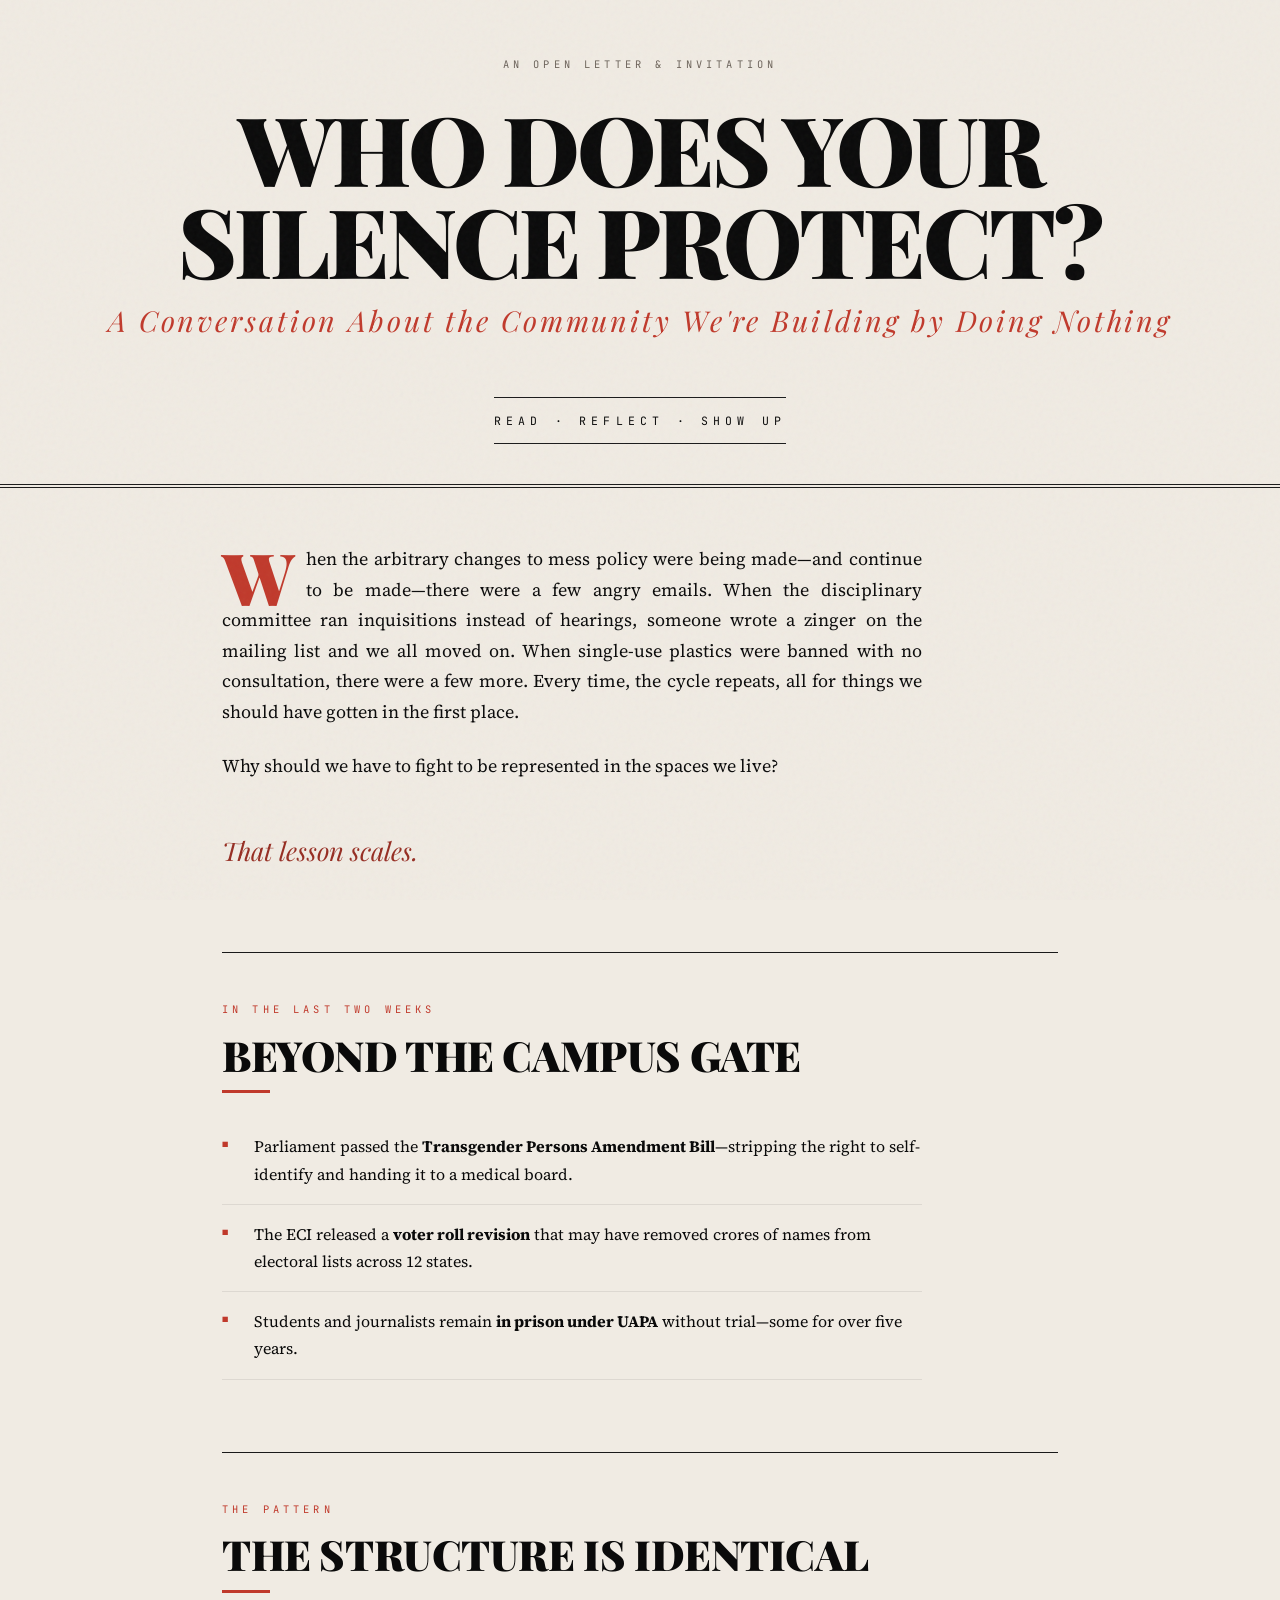
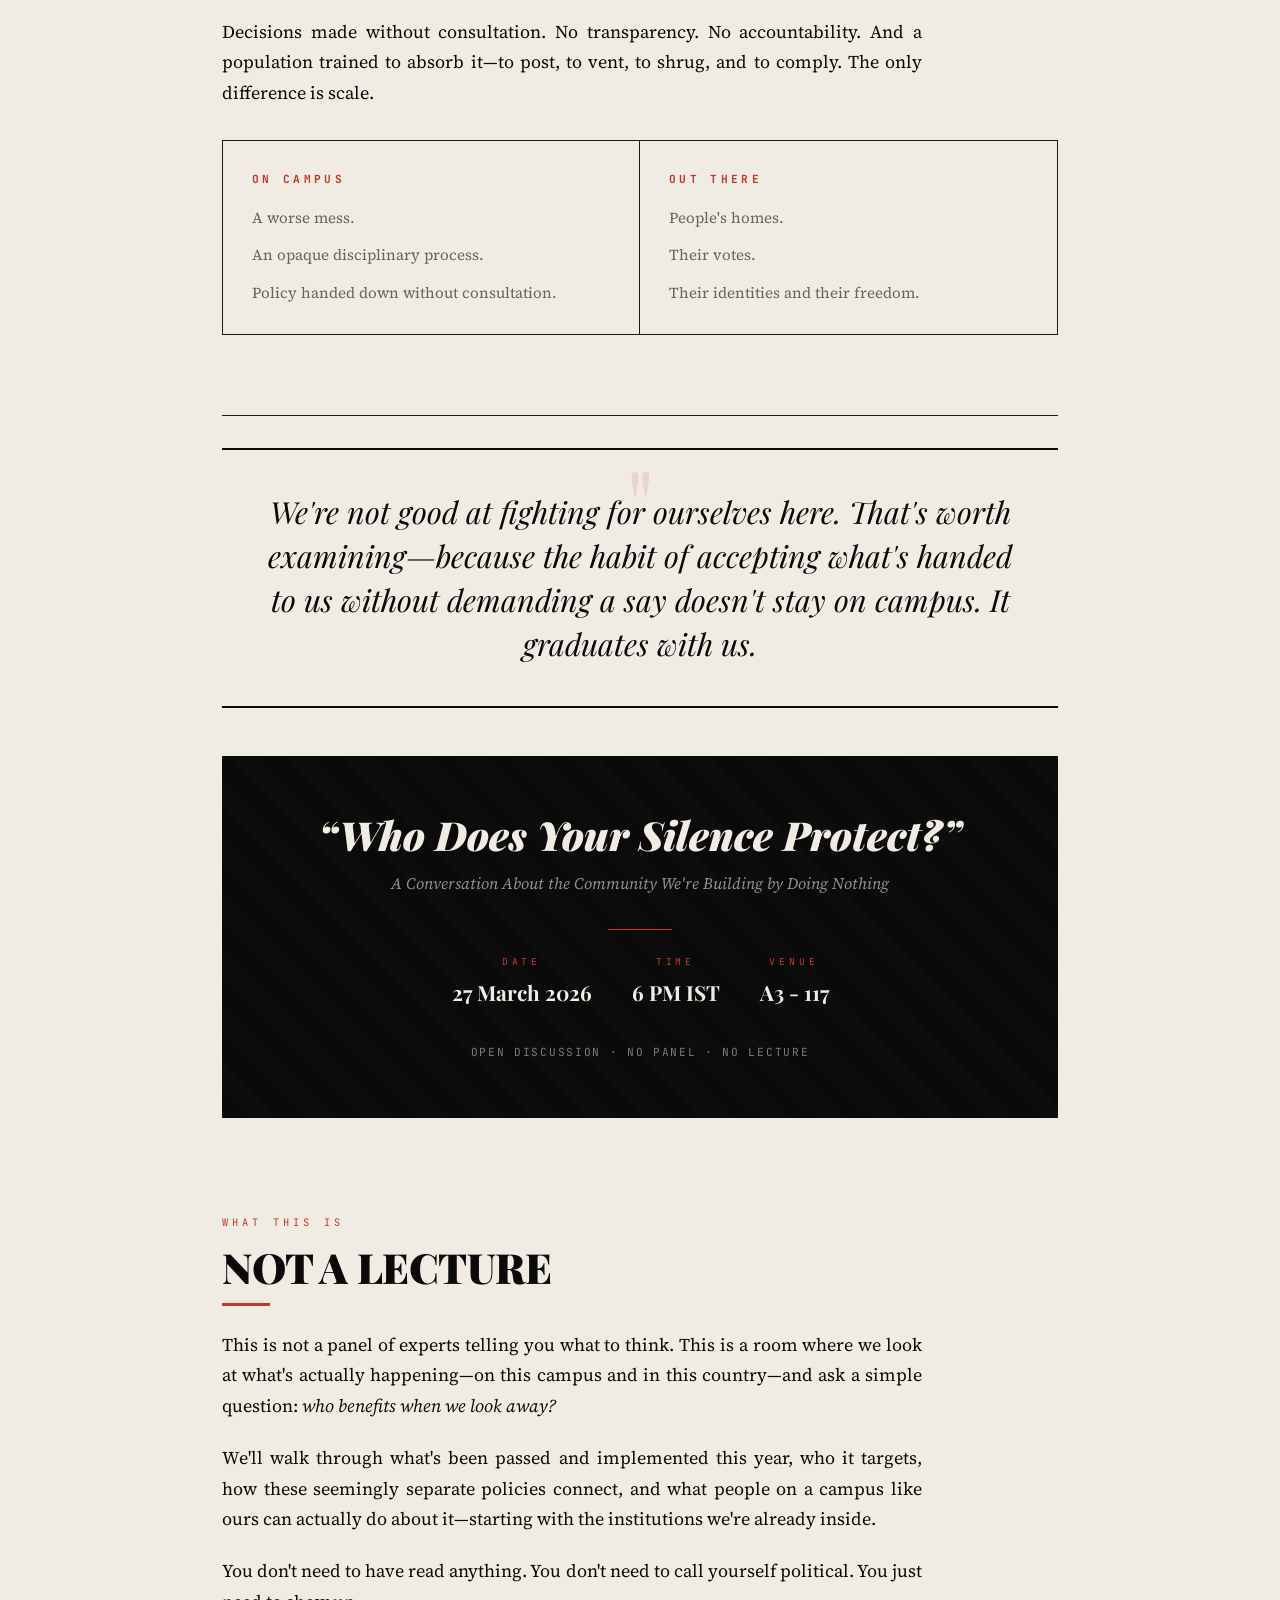
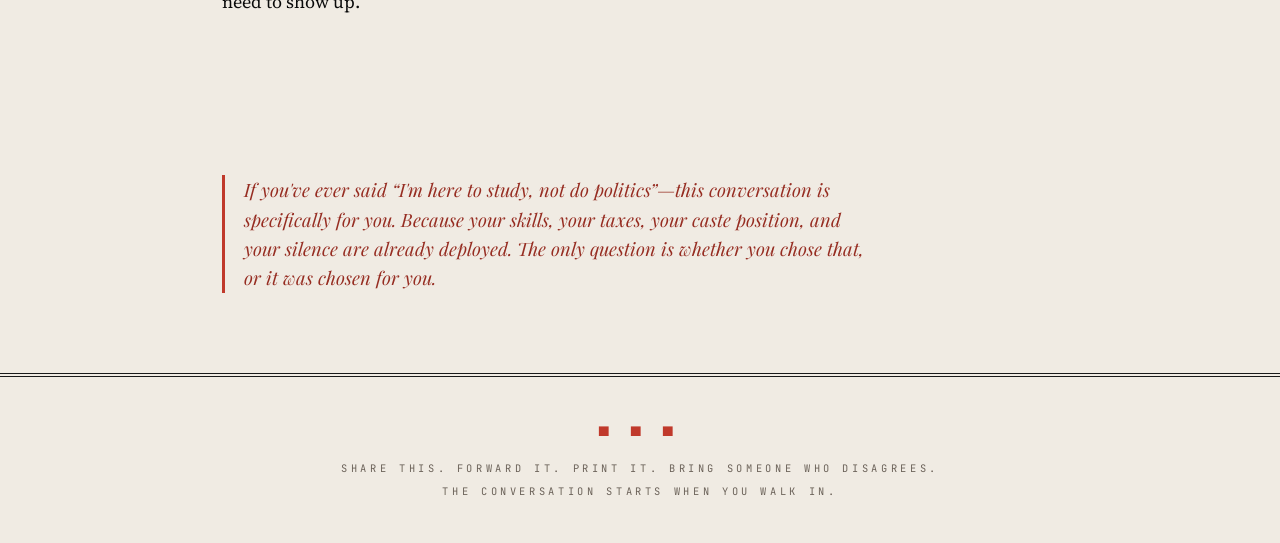
==== static/silence/index.html @ 18f1a356 "Silence" ====
<!DOCTYPE html>
<html lang="en">
<head>
<meta charset="UTF-8">
<meta name="viewport" content="width=device-width, initial-scale=1.0">
<title>Who Does Your Silence Protect?</title>
<link href="https://fonts.googleapis.com/css2?family=Playfair+Display:ital,wght@0,400;0,700;0,900;1,400;1,700&family=JetBrains+Mono:wght@400;700&family=Source+Serif+4:ital,opsz,wght@0,8..60,300;0,8..60,400;0,8..60,600;1,8..60,400&display=swap" rel="stylesheet">
<style>
  :root {
    --ink: #0a0a0a;
    --paper: #f0ebe3;
    --accent: #c0392b;
    --accent-dark: #962d22;
    --rule: #1a1a1a;
    --muted: #6b6259;
  }

  *, *::before, *::after { margin: 0; padding: 0; box-sizing: border-box; }
  html { scroll-behavior: smooth; }

  body {
    font-family: 'Source Serif 4', Georgia, serif;
    background: var(--paper);
    color: var(--ink);
    line-height: 1.7;
    font-size: 18px;
    -webkit-font-smoothing: antialiased;
  }

  body::before {
    content: '';
    position: fixed;
    inset: 0;
    background-image: url("data:image/svg+xml,%3Csvg viewBox='0 0 256 256' xmlns='http://www.w3.org/2000/svg'%3E%3Cfilter id='n'%3E%3CfeTurbulence type='fractalNoise' baseFrequency='0.85' numOctaves='4' stitchTiles='stitch'/%3E%3C/filter%3E%3Crect width='100%25' height='100%25' filter='url(%23n)' opacity='0.04'/%3E%3C/svg%3E");
    pointer-events: none;
    z-index: 9999;
  }

  /* ── HEADER ── */
  header {
    padding: 3.5rem 2rem 2.5rem;
    text-align: center;
    border-bottom: 4px double var(--rule);
    position: relative;
  }

  .edition-line {
    font-family: 'JetBrains Mono', monospace;
    font-size: 0.65rem;
    text-transform: uppercase;
    letter-spacing: 0.4em;
    color: var(--muted);
    margin-bottom: 1.8rem;
  }

  h1 {
    font-family: 'Playfair Display', serif;
    font-size: clamp(2.8rem, 8vw, 6rem);
    font-weight: 900;
    line-height: 0.95;
    text-transform: uppercase;
    letter-spacing: -0.03em;
    margin-bottom: 0.4em;
  }

  h1 span {
    display: block;
    font-style: italic;
    font-weight: 400;
    font-size: 0.3em;
    text-transform: none;
    letter-spacing: 0.1em;
    color: var(--accent);
    margin-top: 0.5em;
    line-height: 1.5;
  }

  .subtitle {
    font-family: 'JetBrains Mono', monospace;
    font-size: 0.72rem;
    text-transform: uppercase;
    letter-spacing: 0.45em;
    border-top: 1px solid var(--rule);
    border-bottom: 1px solid var(--rule);
    padding: 0.8rem 0;
    margin-top: 1rem;
    display: inline-block;
  }

  /* ── LAYOUT ── */
  .container {
    max-width: 900px;
    margin: 0 auto;
    padding: 0 2rem;
  }

  /* ── PREAMBLE ── */
  .preamble {
    padding: 3.5rem 0;
    border-bottom: 1px solid var(--rule);
  }

  .preamble p {
    margin-bottom: 1.3em;
    max-width: 700px;
    text-align: justify;
    hyphens: auto;
  }

  .preamble p:last-child { margin-bottom: 0; }

  .preamble .drop-cap::first-letter {
    font-family: 'Playfair Display', serif;
    font-size: 4.5rem;
    float: left;
    line-height: 0.7;
    margin: 0.1em 0.15em 0 0;
    font-weight: 900;
    color: var(--accent);
    font-style: normal;
  }

  .lesson {
    font-family: 'Playfair Display', serif;
    font-size: 1.6rem;
    font-style: italic;
    text-align: center;
    padding: 1.5rem 0;
    color: var(--accent-dark);
  }

  /* ── SECTIONS ── */
  section {
    padding: 3rem 0;
    border-bottom: 1px solid var(--rule);
  }

  section:last-of-type { border-bottom: none; }

  .section-label {
    font-family: 'JetBrains Mono', monospace;
    font-size: 0.65rem;
    text-transform: uppercase;
    letter-spacing: 0.4em;
    color: var(--accent);
    margin-bottom: 0.8rem;
    display: block;
  }

  h2 {
    font-family: 'Playfair Display', serif;
    font-size: clamp(1.8rem, 4.5vw, 2.6rem);
    font-weight: 900;
    line-height: 1.1;
    text-transform: uppercase;
    letter-spacing: -0.01em;
    margin-bottom: 1.5rem;
    position: relative;
  }

  h2::after {
    content: '';
    display: block;
    width: 3rem;
    height: 3px;
    background: var(--accent);
    margin-top: 0.8rem;
  }

  section p {
    margin-bottom: 1.2em;
    max-width: 700px;
    text-align: justify;
    hyphens: auto;
  }

  /* ── BULLET LIST ── */
  .developments {
    list-style: none;
    margin: 1.5rem 0;
    max-width: 700px;
  }

  .developments li {
    padding: 1rem 0 1rem 2rem;
    border-bottom: 1px solid rgba(0,0,0,0.08);
    position: relative;
    font-size: 1rem;
  }

  .developments li::before {
    content: '■';
    font-size: 0.55rem;
    position: absolute;
    left: 0;
    top: 1.25rem;
    color: var(--accent);
  }

  /* ── PULLQUOTE ── */
  blockquote {
    font-family: 'Playfair Display', serif;
    font-size: clamp(1.3rem, 3.5vw, 1.9rem);
    font-style: italic;
    line-height: 1.45;
    text-align: center;
    padding: 2.5rem 2rem;
    margin: 2rem 0;
    border-top: 2px solid var(--ink);
    border-bottom: 2px solid var(--ink);
    position: relative;
  }

  blockquote::before {
    content: '"';
    font-size: 6rem;
    position: absolute;
    top: 0.3rem;
    left: 50%;
    transform: translateX(-50%);
    color: var(--accent);
    opacity: 0.12;
    line-height: 1;
    font-style: normal;
  }

  /* ── COMPARISON GRID ── */
  .comparison {
    display: grid;
    grid-template-columns: 1fr 1fr;
    gap: 0;
    margin: 2rem 0;
    border: 1px solid var(--rule);
  }

  .comparison-col {
    padding: 1.8rem;
  }

  .comparison-col:first-child {
    border-right: 1px solid var(--rule);
  }

  .comparison-col h3 {
    font-family: 'JetBrains Mono', monospace;
    font-size: 0.7rem;
    text-transform: uppercase;
    letter-spacing: 0.3em;
    color: var(--accent);
    margin-bottom: 1rem;
  }

  .comparison-col p {
    font-size: 0.95rem;
    color: var(--muted);
    line-height: 1.65;
    text-align: left !important;
    margin-bottom: 0.8em;
  }

  .comparison-col p:last-child { margin-bottom: 0; }

  /* ── EVENT CARD ── */
  .event-card {
    background: var(--ink);
    color: var(--paper);
    padding: 3.5rem 2.5rem;
    text-align: center;
    position: relative;
    overflow: hidden;
    margin: 3rem 0;
  }

  .event-card::before {
    content: '';
    position: absolute;
    inset: 0;
    background: repeating-linear-gradient(
      45deg,
      transparent,
      transparent 20px,
      rgba(255,255,255,0.012) 20px,
      rgba(255,255,255,0.012) 40px
    );
  }

  .event-card * { position: relative; }

  .event-card .event-title {
    font-family: 'Playfair Display', serif;
    font-size: clamp(1.6rem, 5vw, 2.5rem);
    font-weight: 900;
    font-style: italic;
    margin-bottom: 0.3em;
    line-height: 1.15;
    color: var(--paper);
    text-transform: none;
    letter-spacing: 0;
  }

  .event-card .event-title::after { display: none; }

  .event-subtitle {
    font-family: 'Source Serif 4', serif;
    font-size: 1rem;
    font-style: italic;
    color: rgba(240,235,227,0.6);
    margin-bottom: 2rem;
  }

  .event-details {
    display: flex;
    justify-content: center;
    gap: 2.5rem;
    flex-wrap: wrap;
    margin-bottom: 2rem;
  }

  .event-detail {
    text-align: center;
  }

  .event-detail .label {
    font-family: 'JetBrains Mono', monospace;
    font-size: 0.6rem;
    text-transform: uppercase;
    letter-spacing: 0.4em;
    color: var(--accent);
    margin-bottom: 0.3rem;
  }

  .event-detail .value {
    font-family: 'Playfair Display', serif;
    font-size: 1.3rem;
    font-weight: 700;
    color: var(--paper);
  }

  .event-rule {
    width: 4rem;
    height: 1px;
    background: var(--accent);
    margin: 0 auto 1.5rem;
  }

  .event-note {
    font-family: 'JetBrains Mono', monospace;
    font-size: 0.7rem;
    letter-spacing: 0.15em;
    color: rgba(240,235,227,0.5);
    text-transform: uppercase;
  }

  /* ── CLOSING SECTION ── */
  .closing {
    padding: 3.5rem 0;
  }

  .closing p {
    max-width: 700px;
    margin-bottom: 1.3em;
    text-align: justify;
    hyphens: auto;
  }

  .closing .kicker {
    font-family: 'Playfair Display', serif;
    font-size: 1.15rem;
    font-style: italic;
    text-align: left;
    color: var(--accent-dark);
    border-left: 3px solid var(--accent);
    padding-left: 1.2rem;
    margin-top: 2rem;
    max-width: 650px;
    line-height: 1.6;
  }

  /* ── FOOTER ── */
  footer {
    padding: 2.5rem 2rem;
    text-align: center;
    border-top: 4px double var(--rule);
  }

  footer p {
    font-family: 'JetBrains Mono', monospace;
    font-size: 0.65rem;
    text-transform: uppercase;
    letter-spacing: 0.35em;
    color: var(--muted);
    line-height: 2.2;
  }

  footer .stars {
    color: var(--accent);
    font-size: 1rem;
    letter-spacing: 0.5em;
    margin-bottom: 0.8rem;
  }

  /* ── RESPONSIVE ── */
  @media (max-width: 640px) {
    body { font-size: 16px; }
    header { padding: 2rem 1.5rem 1.5rem; }
    .container { padding: 0 1.5rem; }
    section { padding: 2.5rem 0; }
    .comparison { grid-template-columns: 1fr; }
    .comparison-col:first-child { border-right: none; border-bottom: 1px solid var(--rule); }
    blockquote { padding: 2rem 1rem; }
    .event-card { padding: 2.5rem 1.5rem; }
    .event-details { gap: 1.5rem; }
  }

  @media (prefers-reduced-motion: no-preference) {
    section, .preamble, .event-card {
      animation: fadeUp 0.8s ease both;
    }
    @keyframes fadeUp {
      from { opacity: 0; transform: translateY(20px); }
      to   { opacity: 1; transform: translateY(0); }
    }
  }
</style>
</head>
<body>

<!-- ═══════ HEADER ═══════ -->
<header>
  <div class="edition-line">An Open Letter &amp; Invitation</div>
  <h1>
    Who Does Your Silence Protect?
    <span>A Conversation About the Community We're Building by Doing Nothing</span>
  </h1>
  <div class="subtitle">Read &middot; Reflect &middot; Show Up</div>
</header>

<div class="container">

  <!-- ═══════ PREAMBLE: THE CAMPUS PATTERN ═══════ -->
  <div class="preamble">
    <p class="drop-cap">
      When the arbitrary changes to mess policy were being made&mdash;and continue to be
      made&mdash;there were a few angry emails. When the disciplinary committee ran
      inquisitions instead of hearings, someone wrote a zinger on the mailing list and
      we all moved on. When single-use plastics were banned with no consultation, there
      were a few more. Every time, the cycle repeats, all for things we should have
      gotten in the first place.
    </p>
    <p>Why should we have to fight to be represented in the spaces we live?</p>
    <p class="lesson">That lesson scales.</p>
  </div>

  <!-- ═══════ WHAT'S HAPPENING OUTSIDE ═══════ -->
  <section>
    <span class="section-label">In the Last Two Weeks</span>
    <h2>Beyond the Campus Gate</h2>
    <ul class="developments">
      <li>
        Parliament passed the <strong>Transgender Persons Amendment Bill</strong>&mdash;stripping
        the right to self-identify and handing it to a medical board.
      </li>
      <li>
        The ECI released a <strong>voter roll revision</strong> that may have removed crores of
        names from electoral lists across 12&nbsp;states.
      </li>
      <li>
        Students and journalists remain <strong>in prison under UAPA</strong> without
        trial&mdash;some for over five years.
      </li>
    </ul>
  </section>

  <!-- ═══════ THE STRUCTURE IS IDENTICAL ═══════ -->
  <section>
    <span class="section-label">The Pattern</span>
    <h2>The Structure Is Identical</h2>
    <p>
      Decisions made without consultation. No transparency. No accountability. And
      a population trained to absorb it&mdash;to post, to vent, to shrug, and to comply.
      The only difference is scale.
    </p>

    <div class="comparison">
      <div class="comparison-col">
        <h3>On Campus</h3>
        <p>A worse mess.</p>
        <p>An opaque disciplinary process.</p>
        <p>Policy handed down without consultation.</p>
      </div>
      <div class="comparison-col">
        <h3>Out There</h3>
        <p>People's homes.</p>
        <p>Their votes.</p>
        <p>Their identities and their freedom.</p>
      </div>
    </div>
  </section>

  <!-- ═══════ PULLQUOTE ═══════ -->
  <blockquote>
    We're not good at fighting for ourselves here. That's worth examining&mdash;because
    the habit of accepting what's handed to us without demanding a say doesn't stay
    on campus. It graduates with us.
  </blockquote>

  <!-- ═══════ EVENT CARD ═══════ -->
  <div class="event-card">
    <h2 class="event-title">&ldquo;Who Does Your Silence Protect?&rdquo;</h2>
    <div class="event-subtitle">A Conversation About the Community We're Building by Doing Nothing</div>
    <div class="event-rule"></div>
    <div class="event-details">
      <div class="event-detail">
        <div class="label">Date</div>
        <div class="value">27 March 2026</div>
      </div>
      <div class="event-detail">
        <div class="label">Time</div>
        <div class="value">6 PM IST</div>
      </div>
      <div class="event-detail">
        <div class="label">Venue</div>
        <div class="value">A3 - 117</div>
      </div>
    </div>
    <div class="event-note">Open Discussion &middot; No Panel &middot; No Lecture</div>
  </div>

  <!-- ═══════ WHAT TO EXPECT ═══════ -->
  <section>
    <span class="section-label">What This Is</span>
    <h2>Not a Lecture</h2>
    <p>
      This is not a panel of experts telling you what to think. This is a room where we
      look at what's actually happening&mdash;on this campus and in this country&mdash;and ask
      a simple question: <em>who benefits when we look away?</em>
    </p>
    <p>
      We'll walk through what's been passed and implemented this year, who it targets,
      how these seemingly separate policies connect, and what people on a campus like
      ours can actually do about it&mdash;starting with the institutions we're already inside.
    </p>
    <p>
      You don't need to have read anything. You don't need to call yourself political.
      You just need to show up.
    </p>
  </section>

  <!-- ═══════ CLOSING ═══════ -->
  <div class="closing">
    <p class="kicker">
      If you've ever said &ldquo;I'm here to study, not do politics&rdquo;&mdash;this
      conversation is specifically for you. Because your skills, your taxes, your caste
      position, and your silence are already deployed. The only question is whether you
      chose that, or it was chosen for you.
    </p>
  </div>

</div>

<!-- ═══════ FOOTER ═══════ -->
<footer>
  <div class="stars">■ ■ ■</div>
  <p>
    Share this. Forward it. Print it. Bring someone who disagrees.<br>
    The conversation starts when you walk in.
  </p>
</footer>

</body>
</html>
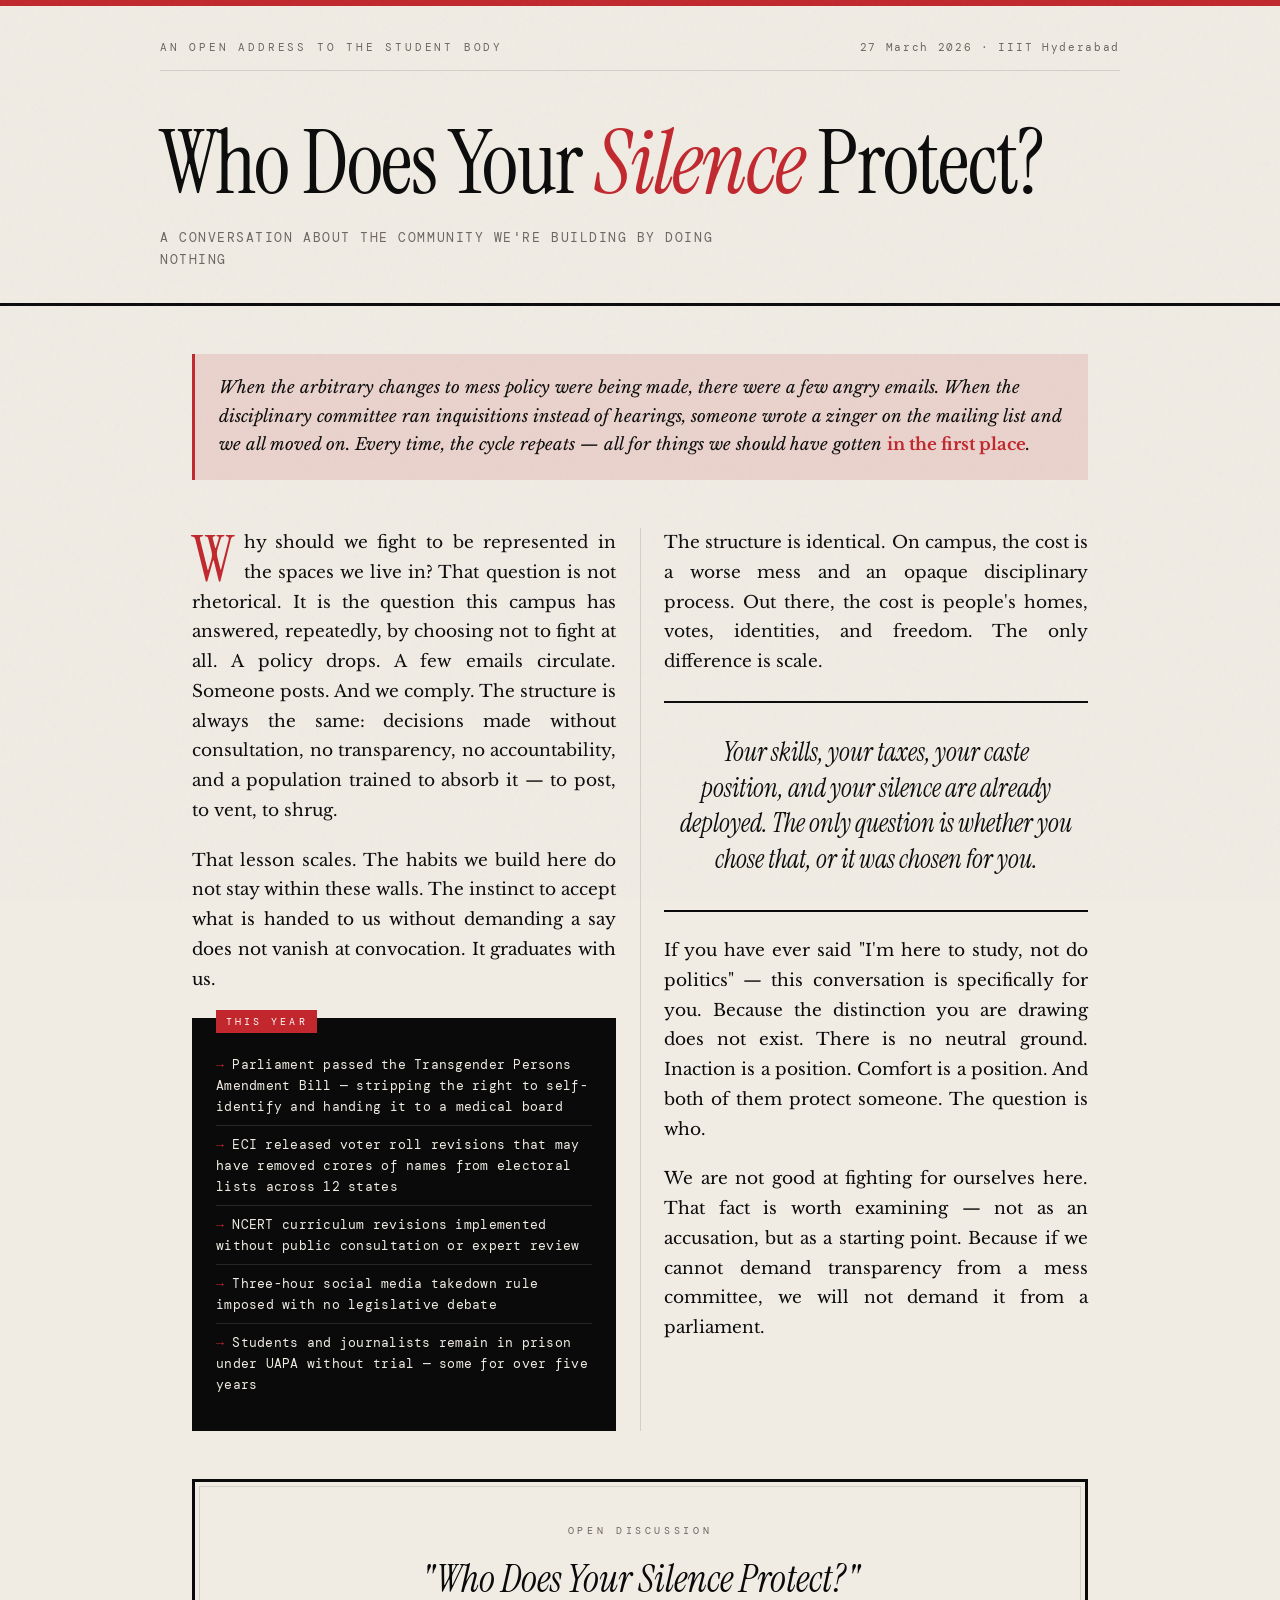
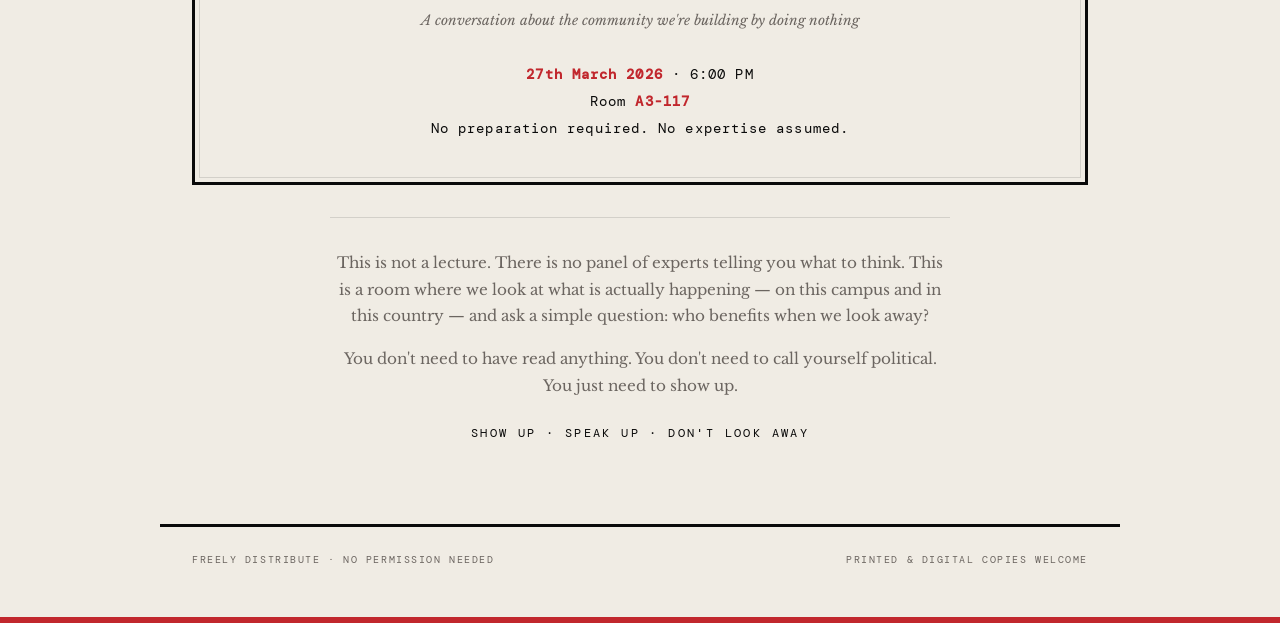
==== commit 27d890a9: "Refactor index.html for layout and styling improvements Updated styles and structure for improved la" ====
--- a/static/silence/index.html
+++ b/static/silence/index.html
@@ -4,568 +4,408 @@
 <meta charset="UTF-8">
 <meta name="viewport" content="width=device-width, initial-scale=1.0">
 <title>Who Does Your Silence Protect?</title>
-<link href="https://fonts.googleapis.com/css2?family=Playfair+Display:ital,wght@0,400;0,700;0,900;1,400;1,700&family=JetBrains+Mono:wght@400;700&family=Source+Serif+4:ital,opsz,wght@0,8..60,300;0,8..60,400;0,8..60,600;1,8..60,400&display=swap" rel="stylesheet">
+<link rel="preconnect" href="https://fonts.googleapis.com">
+<link href="https://fonts.googleapis.com/css2?family=Instrument+Serif:ital@0;1&family=DM+Mono:wght@400;500&family=Libre+Baskerville:ital,wght@0,400;0,700;1,400&display=swap" rel="stylesheet">
 <style>
   :root {
     --ink: #0a0a0a;
-    --paper: #f0ebe3;
-    --accent: #c0392b;
-    --accent-dark: #962d22;
-    --rule: #1a1a1a;
-    --muted: #6b6259;
+    --paper: #f0ece4;
+    --red: #c1272d;
+    --red-dim: #c1272d22;
+    --grey: #6b6560;
+    --rule: #0a0a0a20;
   }
 
   *, *::before, *::after { margin: 0; padding: 0; box-sizing: border-box; }
+
   html { scroll-behavior: smooth; }
 
   body {
-    font-family: 'Source Serif 4', Georgia, serif;
     background: var(--paper);
     color: var(--ink);
-    line-height: 1.7;
-    font-size: 18px;
+    font-family: 'Libre Baskerville', Georgia, serif;
+    font-size: 17px;
+    line-height: 1.75;
     -webkit-font-smoothing: antialiased;
   }
 
+  /* ── GRAIN OVERLAY ── */
   body::before {
     content: '';
     position: fixed;
     inset: 0;
-    background-image: url("data:image/svg+xml,%3Csvg viewBox='0 0 256 256' xmlns='http://www.w3.org/2000/svg'%3E%3Cfilter id='n'%3E%3CfeTurbulence type='fractalNoise' baseFrequency='0.85' numOctaves='4' stitchTiles='stitch'/%3E%3C/filter%3E%3Crect width='100%25' height='100%25' filter='url(%23n)' opacity='0.04'/%3E%3C/svg%3E");
+    background: url("data:image/svg+xml,%3Csvg viewBox='0 0 256 256' xmlns='http://www.w3.org/2000/svg'%3E%3Cfilter id='n'%3E%3CfeTurbulence type='fractalNoise' baseFrequency='0.9' numOctaves='4' stitchTiles='stitch'/%3E%3C/filter%3E%3Crect width='100%25' height='100%25' filter='url(%23n)' opacity='0.04'/%3E%3C/svg%3E");
     pointer-events: none;
     z-index: 9999;
   }
 
   /* ── HEADER ── */
   header {
-    padding: 3.5rem 2rem 2.5rem;
-    text-align: center;
-    border-bottom: 4px double var(--rule);
-    position: relative;
-  }
-
-  .edition-line {
-    font-family: 'JetBrains Mono', monospace;
-    font-size: 0.65rem;
+    padding: 2rem 2rem 0;
+    border-bottom: 3px solid var(--ink);
+  }
+
+  .masthead {
+    max-width: 960px;
+    margin: 0 auto;
+    display: flex;
+    justify-content: space-between;
+    align-items: baseline;
+    padding-bottom: 0.75rem;
+    border-bottom: 1px solid var(--rule);
+    margin-bottom: 0.5rem;
+  }
+
+  .masthead-title {
+    font-family: 'DM Mono', monospace;
+    font-size: 0.7rem;
+    letter-spacing: 0.25em;
     text-transform: uppercase;
-    letter-spacing: 0.4em;
-    color: var(--muted);
-    margin-bottom: 1.8rem;
+    color: var(--grey);
+  }
+
+  .masthead-date {
+    font-family: 'DM Mono', monospace;
+    font-size: 0.7rem;
+    letter-spacing: 0.15em;
+    color: var(--grey);
+  }
+
+  .headline-block {
+    max-width: 960px;
+    margin: 0 auto;
+    padding: 2.5rem 0 2rem;
   }
 
   h1 {
-    font-family: 'Playfair Display', serif;
-    font-size: clamp(2.8rem, 8vw, 6rem);
-    font-weight: 900;
-    line-height: 0.95;
+    font-family: 'Instrument Serif', Georgia, serif;
+    font-weight: 400;
+    font-size: clamp(2.8rem, 7vw, 5.5rem);
+    line-height: 1.0;
+    letter-spacing: -0.02em;
+    margin-bottom: 1.25rem;
+  }
+
+  h1 em {
+    font-style: italic;
+    color: var(--red);
+  }
+
+  .subtitle {
+    font-family: 'DM Mono', monospace;
+    font-size: 0.8rem;
+    letter-spacing: 0.12em;
     text-transform: uppercase;
-    letter-spacing: -0.03em;
-    margin-bottom: 0.4em;
-  }
-
-  h1 span {
-    display: block;
+    color: var(--grey);
+    max-width: 600px;
+  }
+
+  /* ── MAIN CONTENT ── */
+  main {
+    max-width: 960px;
+    margin: 0 auto;
+    padding: 3rem 2rem;
+  }
+
+  /* ── EPIGRAPH ── */
+  .epigraph {
+    border-left: 3px solid var(--red);
+    padding: 1.25rem 1.5rem;
+    margin-bottom: 3rem;
+    background: var(--red-dim);
     font-style: italic;
-    font-weight: 400;
-    font-size: 0.3em;
-    text-transform: none;
-    letter-spacing: 0.1em;
-    color: var(--accent);
-    margin-top: 0.5em;
-    line-height: 1.5;
-  }
-
-  .subtitle {
-    font-family: 'JetBrains Mono', monospace;
-    font-size: 0.72rem;
-    text-transform: uppercase;
-    letter-spacing: 0.45em;
-    border-top: 1px solid var(--rule);
-    border-bottom: 1px solid var(--rule);
-    padding: 0.8rem 0;
-    margin-top: 1rem;
-    display: inline-block;
-  }
-
-  /* ── LAYOUT ── */
-  .container {
-    max-width: 900px;
-    margin: 0 auto;
-    padding: 0 2rem;
-  }
-
-  /* ── PREAMBLE ── */
-  .preamble {
-    padding: 3.5rem 0;
-    border-bottom: 1px solid var(--rule);
-  }
-
-  .preamble p {
-    margin-bottom: 1.3em;
-    max-width: 700px;
+    font-size: 1.05rem;
+    line-height: 1.7;
+    color: var(--ink);
+  }
+
+  .epigraph strong {
+    font-style: normal;
+    color: var(--red);
+  }
+
+  /* ── TWO-COLUMN BODY ── */
+  .body-text {
+    columns: 2;
+    column-gap: 3rem;
+    column-rule: 1px solid var(--rule);
+    margin-bottom: 3rem;
+  }
+
+  .body-text p {
+    margin-bottom: 1.25rem;
     text-align: justify;
     hyphens: auto;
-  }
-
-  .preamble p:last-child { margin-bottom: 0; }
-
-  .preamble .drop-cap::first-letter {
-    font-family: 'Playfair Display', serif;
-    font-size: 4.5rem;
+    break-inside: avoid;
+  }
+
+  .body-text p:first-of-type::first-letter {
+    font-family: 'Instrument Serif', Georgia, serif;
+    font-size: 4rem;
     float: left;
-    line-height: 0.7;
+    line-height: 0.8;
     margin: 0.1em 0.15em 0 0;
-    font-weight: 900;
-    color: var(--accent);
-    font-style: normal;
-  }
-
-  .lesson {
-    font-family: 'Playfair Display', serif;
+    color: var(--red);
+  }
+
+  /* ── POLICY LIST ── */
+  .policy-block {
+    break-inside: avoid;
+    background: var(--ink);
+    color: var(--paper);
+    padding: 1.75rem 1.5rem;
+    margin: 1.5rem 0;
+    position: relative;
+  }
+
+  .policy-block::before {
+    content: 'THIS YEAR';
+    font-family: 'DM Mono', monospace;
+    font-size: 0.65rem;
+    letter-spacing: 0.3em;
+    position: absolute;
+    top: -0.5rem;
+    left: 1.5rem;
+    background: var(--red);
+    color: white;
+    padding: 0.15rem 0.6rem;
+  }
+
+  .policy-block ul {
+    list-style: none;
+    padding: 0;
+  }
+
+  .policy-block li {
+    font-family: 'DM Mono', monospace;
+    font-size: 0.82rem;
+    line-height: 1.6;
+    padding: 0.5rem 0;
+    border-bottom: 1px solid #f0ece420;
+    letter-spacing: 0.02em;
+  }
+
+  .policy-block li:last-child { border-bottom: none; }
+
+  .policy-block li::before {
+    content: '→ ';
+    color: var(--red);
+    font-weight: bold;
+  }
+
+  /* ── PULL QUOTE ── */
+  .pull-quote {
+    break-inside: avoid;
+    font-family: 'Instrument Serif', Georgia, serif;
     font-size: 1.6rem;
     font-style: italic;
+    line-height: 1.4;
     text-align: center;
-    padding: 1.5rem 0;
-    color: var(--accent-dark);
-  }
-
-  /* ── SECTIONS ── */
-  section {
-    padding: 3rem 0;
-    border-bottom: 1px solid var(--rule);
-  }
-
-  section:last-of-type { border-bottom: none; }
-
-  .section-label {
-    font-family: 'JetBrains Mono', monospace;
-    font-size: 0.65rem;
-    text-transform: uppercase;
-    letter-spacing: 0.4em;
-    color: var(--accent);
-    margin-bottom: 0.8rem;
-    display: block;
-  }
-
-  h2 {
-    font-family: 'Playfair Display', serif;
-    font-size: clamp(1.8rem, 4.5vw, 2.6rem);
-    font-weight: 900;
-    line-height: 1.1;
-    text-transform: uppercase;
-    letter-spacing: -0.01em;
-    margin-bottom: 1.5rem;
-    position: relative;
-  }
-
-  h2::after {
-    content: '';
-    display: block;
-    width: 3rem;
-    height: 3px;
-    background: var(--accent);
-    margin-top: 0.8rem;
-  }
-
-  section p {
-    margin-bottom: 1.2em;
-    max-width: 700px;
-    text-align: justify;
-    hyphens: auto;
-  }
-
-  /* ── BULLET LIST ── */
-  .developments {
-    list-style: none;
+    padding: 2rem 1rem;
     margin: 1.5rem 0;
-    max-width: 700px;
-  }
-
-  .developments li {
-    padding: 1rem 0 1rem 2rem;
-    border-bottom: 1px solid rgba(0,0,0,0.08);
-    position: relative;
-    font-size: 1rem;
-  }
-
-  .developments li::before {
-    content: '■';
-    font-size: 0.55rem;
-    position: absolute;
-    left: 0;
-    top: 1.25rem;
-    color: var(--accent);
-  }
-
-  /* ── PULLQUOTE ── */
-  blockquote {
-    font-family: 'Playfair Display', serif;
-    font-size: clamp(1.3rem, 3.5vw, 1.9rem);
-    font-style: italic;
-    line-height: 1.45;
-    text-align: center;
-    padding: 2.5rem 2rem;
-    margin: 2rem 0;
     border-top: 2px solid var(--ink);
     border-bottom: 2px solid var(--ink);
-    position: relative;
-  }
-
-  blockquote::before {
-    content: '"';
-    font-size: 6rem;
-    position: absolute;
-    top: 0.3rem;
-    left: 50%;
-    transform: translateX(-50%);
-    color: var(--accent);
-    opacity: 0.12;
-    line-height: 1;
-    font-style: normal;
-  }
-
-  /* ── COMPARISON GRID ── */
-  .comparison {
-    display: grid;
-    grid-template-columns: 1fr 1fr;
-    gap: 0;
-    margin: 2rem 0;
-    border: 1px solid var(--rule);
-  }
-
-  .comparison-col {
-    padding: 1.8rem;
-  }
-
-  .comparison-col:first-child {
-    border-right: 1px solid var(--rule);
-  }
-
-  .comparison-col h3 {
-    font-family: 'JetBrains Mono', monospace;
-    font-size: 0.7rem;
-    text-transform: uppercase;
-    letter-spacing: 0.3em;
-    color: var(--accent);
-    margin-bottom: 1rem;
-  }
-
-  .comparison-col p {
-    font-size: 0.95rem;
-    color: var(--muted);
-    line-height: 1.65;
-    text-align: left !important;
-    margin-bottom: 0.8em;
-  }
-
-  .comparison-col p:last-child { margin-bottom: 0; }
-
-  /* ── EVENT CARD ── */
-  .event-card {
-    background: var(--ink);
-    color: var(--paper);
-    padding: 3.5rem 2.5rem;
+    color: var(--ink);
+  }
+
+  /* ── EVENT BOX ── */
+  .event-box {
+    border: 3px solid var(--ink);
+    padding: 2.5rem 2rem;
+    margin: 3rem 0 2rem;
     text-align: center;
     position: relative;
-    overflow: hidden;
-    margin: 3rem 0;
-  }
-
-  .event-card::before {
+  }
+
+  .event-box::before {
     content: '';
     position: absolute;
-    inset: 0;
-    background: repeating-linear-gradient(
-      45deg,
-      transparent,
-      transparent 20px,
-      rgba(255,255,255,0.012) 20px,
-      rgba(255,255,255,0.012) 40px
-    );
-  }
-
-  .event-card * { position: relative; }
-
-  .event-card .event-title {
-    font-family: 'Playfair Display', serif;
-    font-size: clamp(1.6rem, 5vw, 2.5rem);
-    font-weight: 900;
+    inset: 4px;
+    border: 1px solid var(--rule);
+    pointer-events: none;
+  }
+
+  .event-label {
+    font-family: 'DM Mono', monospace;
+    font-size: 0.65rem;
+    letter-spacing: 0.35em;
+    text-transform: uppercase;
+    color: var(--grey);
+    margin-bottom: 1rem;
+  }
+
+  .event-title {
+    font-family: 'Instrument Serif', Georgia, serif;
+    font-size: clamp(1.5rem, 4vw, 2.4rem);
     font-style: italic;
-    margin-bottom: 0.3em;
-    line-height: 1.15;
-    color: var(--paper);
-    text-transform: none;
-    letter-spacing: 0;
-  }
-
-  .event-card .event-title::after { display: none; }
-
-  .event-subtitle {
-    font-family: 'Source Serif 4', serif;
-    font-size: 1rem;
+    line-height: 1.2;
+    margin-bottom: 0.4rem;
+  }
+
+  .event-tagline {
+    font-family: 'Libre Baskerville', serif;
+    font-size: 0.85rem;
     font-style: italic;
-    color: rgba(240,235,227,0.6);
-    margin-bottom: 2rem;
+    color: var(--grey);
+    margin-bottom: 1.75rem;
   }
 
   .event-details {
-    display: flex;
-    justify-content: center;
-    gap: 2.5rem;
-    flex-wrap: wrap;
-    margin-bottom: 2rem;
-  }
-
-  .event-detail {
+    font-family: 'DM Mono', monospace;
+    font-size: 0.85rem;
+    letter-spacing: 0.08em;
+    line-height: 2;
+  }
+
+  .event-details strong {
+    color: var(--red);
+  }
+
+  /* ── CLOSING ── */
+  .closing {
+    max-width: 620px;
+    margin: 0 auto;
     text-align: center;
-  }
-
-  .event-detail .label {
-    font-family: 'JetBrains Mono', monospace;
-    font-size: 0.6rem;
+    padding: 2rem 0 1rem;
+    border-top: 1px solid var(--rule);
+  }
+
+  .closing p {
+    margin-bottom: 1rem;
+    font-size: 0.95rem;
+    color: var(--grey);
+  }
+
+  .closing p:last-child {
+    font-family: 'DM Mono', monospace;
+    font-size: 0.75rem;
+    letter-spacing: 0.2em;
     text-transform: uppercase;
-    letter-spacing: 0.4em;
-    color: var(--accent);
-    margin-bottom: 0.3rem;
-  }
-
-  .event-detail .value {
-    font-family: 'Playfair Display', serif;
-    font-size: 1.3rem;
-    font-weight: 700;
-    color: var(--paper);
-  }
-
-  .event-rule {
-    width: 4rem;
-    height: 1px;
-    background: var(--accent);
-    margin: 0 auto 1.5rem;
-  }
-
-  .event-note {
-    font-family: 'JetBrains Mono', monospace;
-    font-size: 0.7rem;
-    letter-spacing: 0.15em;
-    color: rgba(240,235,227,0.5);
-    text-transform: uppercase;
-  }
-
-  /* ── CLOSING SECTION ── */
-  .closing {
-    padding: 3.5rem 0;
-  }
-
-  .closing p {
-    max-width: 700px;
-    margin-bottom: 1.3em;
-    text-align: justify;
-    hyphens: auto;
-  }
-
-  .closing .kicker {
-    font-family: 'Playfair Display', serif;
-    font-size: 1.15rem;
-    font-style: italic;
-    text-align: left;
-    color: var(--accent-dark);
-    border-left: 3px solid var(--accent);
-    padding-left: 1.2rem;
-    margin-top: 2rem;
-    max-width: 650px;
-    line-height: 1.6;
+    color: var(--ink);
+    margin-top: 1.5rem;
   }
 
   /* ── FOOTER ── */
   footer {
-    padding: 2.5rem 2rem;
-    text-align: center;
-    border-top: 4px double var(--rule);
-  }
-
-  footer p {
-    font-family: 'JetBrains Mono', monospace;
+    max-width: 960px;
+    margin: 0 auto;
+    padding: 1.5rem 2rem 3rem;
+    border-top: 3px solid var(--ink);
+    display: flex;
+    justify-content: space-between;
+    font-family: 'DM Mono', monospace;
     font-size: 0.65rem;
+    letter-spacing: 0.15em;
     text-transform: uppercase;
-    letter-spacing: 0.35em;
-    color: var(--muted);
-    line-height: 2.2;
-  }
-
-  footer .stars {
-    color: var(--accent);
-    font-size: 1rem;
-    letter-spacing: 0.5em;
-    margin-bottom: 0.8rem;
+    color: var(--grey);
+  }
+
+  /* ── RED STRIPE ── */
+  .red-stripe {
+    height: 6px;
+    background: var(--red);
   }
 
   /* ── RESPONSIVE ── */
-  @media (max-width: 640px) {
-    body { font-size: 16px; }
-    header { padding: 2rem 1.5rem 1.5rem; }
-    .container { padding: 0 1.5rem; }
-    section { padding: 2.5rem 0; }
-    .comparison { grid-template-columns: 1fr; }
-    .comparison-col:first-child { border-right: none; border-bottom: 1px solid var(--rule); }
-    blockquote { padding: 2rem 1rem; }
-    .event-card { padding: 2.5rem 1.5rem; }
-    .event-details { gap: 1.5rem; }
-  }
-
-  @media (prefers-reduced-motion: no-preference) {
-    section, .preamble, .event-card {
-      animation: fadeUp 0.8s ease both;
+  @media (max-width: 720px) {
+    .body-text {
+      columns: 1;
     }
-    @keyframes fadeUp {
-      from { opacity: 0; transform: translateY(20px); }
-      to   { opacity: 1; transform: translateY(0); }
+
+    header, main, footer {
+      padding-left: 1.25rem;
+      padding-right: 1.25rem;
     }
+
+    .masthead {
+      flex-direction: column;
+      gap: 0.25rem;
+    }
+
+    footer {
+      flex-direction: column;
+      gap: 0.5rem;
+    }
+  }
+
+  /* ── PRINT ── */
+  @media print {
+    body::before { display: none; }
+    .event-box { break-inside: avoid; }
+    .body-text { columns: 2; }
   }
 </style>
 </head>
 <body>
 
-<!-- ═══════ HEADER ═══════ -->
+<div class="red-stripe"></div>
+
 <header>
-  <div class="edition-line">An Open Letter &amp; Invitation</div>
-  <h1>
-    Who Does Your Silence Protect?
-    <span>A Conversation About the Community We're Building by Doing Nothing</span>
-  </h1>
-  <div class="subtitle">Read &middot; Reflect &middot; Show Up</div>
+  <div class="masthead">
+    <span class="masthead-title">An Open Address to the Student Body</span>
+    <span class="masthead-date">27 March 2026 · IIIT Hyderabad</span>
+  </div>
+  <div class="headline-block">
+    <h1>Who Does Your <em>Silence</em> Protect?</h1>
+    <p class="subtitle">A conversation about the community we're building by doing nothing</p>
+  </div>
 </header>
 
-<div class="container">
-
-  <!-- ═══════ PREAMBLE: THE CAMPUS PATTERN ═══════ -->
-  <div class="preamble">
-    <p class="drop-cap">
-      When the arbitrary changes to mess policy were being made&mdash;and continue to be
-      made&mdash;there were a few angry emails. When the disciplinary committee ran
-      inquisitions instead of hearings, someone wrote a zinger on the mailing list and
-      we all moved on. When single-use plastics were banned with no consultation, there
-      were a few more. Every time, the cycle repeats, all for things we should have
-      gotten in the first place.
-    </p>
-    <p>Why should we have to fight to be represented in the spaces we live?</p>
-    <p class="lesson">That lesson scales.</p>
-  </div>
-
-  <!-- ═══════ WHAT'S HAPPENING OUTSIDE ═══════ -->
-  <section>
-    <span class="section-label">In the Last Two Weeks</span>
-    <h2>Beyond the Campus Gate</h2>
-    <ul class="developments">
-      <li>
-        Parliament passed the <strong>Transgender Persons Amendment Bill</strong>&mdash;stripping
-        the right to self-identify and handing it to a medical board.
-      </li>
-      <li>
-        The ECI released a <strong>voter roll revision</strong> that may have removed crores of
-        names from electoral lists across 12&nbsp;states.
-      </li>
-      <li>
-        Students and journalists remain <strong>in prison under UAPA</strong> without
-        trial&mdash;some for over five years.
-      </li>
-    </ul>
-  </section>
-
-  <!-- ═══════ THE STRUCTURE IS IDENTICAL ═══════ -->
-  <section>
-    <span class="section-label">The Pattern</span>
-    <h2>The Structure Is Identical</h2>
-    <p>
-      Decisions made without consultation. No transparency. No accountability. And
-      a population trained to absorb it&mdash;to post, to vent, to shrug, and to comply.
-      The only difference is scale.
-    </p>
-
-    <div class="comparison">
-      <div class="comparison-col">
-        <h3>On Campus</h3>
-        <p>A worse mess.</p>
-        <p>An opaque disciplinary process.</p>
-        <p>Policy handed down without consultation.</p>
-      </div>
-      <div class="comparison-col">
-        <h3>Out There</h3>
-        <p>People's homes.</p>
-        <p>Their votes.</p>
-        <p>Their identities and their freedom.</p>
-      </div>
+<main>
+  <div class="epigraph">
+    When the arbitrary changes to mess policy were being made, there were a few angry emails. When the disciplinary committee ran inquisitions instead of hearings, someone wrote a zinger on the mailing list and we all moved on. Every time, the cycle repeats — all for things we should have gotten <strong>in the first place</strong>.
+  </div>
+
+  <div class="body-text">
+    <p>Why should we fight to be represented in the spaces we live in? That question is not rhetorical. It is the question this campus has answered, repeatedly, by choosing not to fight at all. A policy drops. A few emails circulate. Someone posts. And we comply. The structure is always the same: decisions made without consultation, no transparency, no accountability, and a population trained to absorb it — to post, to vent, to shrug.</p>
+
+    <p>That lesson scales. The habits we build here do not stay within these walls. The instinct to accept what is handed to us without demanding a say does not vanish at convocation. It graduates with us.</p>
+
+    <div class="policy-block">
+      <ul>
+        <li>Parliament passed the Transgender Persons Amendment Bill — stripping the right to self-identify and handing it to a medical board</li>
+        <li>ECI released voter roll revisions that may have removed crores of names from electoral lists across 12 states</li>
+        <li>NCERT curriculum revisions implemented without public consultation or expert review</li>
+        <li>Three-hour social media takedown rule imposed with no legislative debate</li>
+        <li>Students and journalists remain in prison under UAPA without trial — some for over five years</li>
+      </ul>
     </div>
-  </section>
-
-  <!-- ═══════ PULLQUOTE ═══════ -->
-  <blockquote>
-    We're not good at fighting for ourselves here. That's worth examining&mdash;because
-    the habit of accepting what's handed to us without demanding a say doesn't stay
-    on campus. It graduates with us.
-  </blockquote>
-
-  <!-- ═══════ EVENT CARD ═══════ -->
-  <div class="event-card">
-    <h2 class="event-title">&ldquo;Who Does Your Silence Protect?&rdquo;</h2>
-    <div class="event-subtitle">A Conversation About the Community We're Building by Doing Nothing</div>
-    <div class="event-rule"></div>
+
+    <p>The structure is identical. On campus, the cost is a worse mess and an opaque disciplinary process. Out there, the cost is people's homes, votes, identities, and freedom. The only difference is scale.</p>
+
+    <div class="pull-quote">
+      Your skills, your taxes, your caste position, and your silence are already deployed. The only question is whether you chose that, or it was chosen for you.
+    </div>
+
+    <p>If you have ever said "I'm here to study, not do politics" — this conversation is specifically for you. Because the distinction you are drawing does not exist. There is no neutral ground. Inaction is a position. Comfort is a position. And both of them protect someone. The question is who.</p>
+
+    <p>We are not good at fighting for ourselves here. That fact is worth examining — not as an accusation, but as a starting point. Because if we cannot demand transparency from a mess committee, we will not demand it from a parliament.</p>
+  </div>
+
+  <div class="event-box">
+    <p class="event-label">Open Discussion</p>
+    <p class="event-title">"Who Does Your Silence Protect?"</p>
+    <p class="event-tagline">A conversation about the community we're building by doing nothing</p>
     <div class="event-details">
-      <div class="event-detail">
-        <div class="label">Date</div>
-        <div class="value">27 March 2026</div>
-      </div>
-      <div class="event-detail">
-        <div class="label">Time</div>
-        <div class="value">6 PM IST</div>
-      </div>
-      <div class="event-detail">
-        <div class="label">Venue</div>
-        <div class="value">A3 - 117</div>
-      </div>
+      <strong>27th March 2026</strong> · 6:00 PM<br>
+      Room <strong>A3-117</strong><br>
+      No preparation required. No expertise assumed.
     </div>
-    <div class="event-note">Open Discussion &middot; No Panel &middot; No Lecture</div>
-  </div>
-
-  <!-- ═══════ WHAT TO EXPECT ═══════ -->
-  <section>
-    <span class="section-label">What This Is</span>
-    <h2>Not a Lecture</h2>
-    <p>
-      This is not a panel of experts telling you what to think. This is a room where we
-      look at what's actually happening&mdash;on this campus and in this country&mdash;and ask
-      a simple question: <em>who benefits when we look away?</em>
-    </p>
-    <p>
-      We'll walk through what's been passed and implemented this year, who it targets,
-      how these seemingly separate policies connect, and what people on a campus like
-      ours can actually do about it&mdash;starting with the institutions we're already inside.
-    </p>
-    <p>
-      You don't need to have read anything. You don't need to call yourself political.
-      You just need to show up.
-    </p>
-  </section>
-
-  <!-- ═══════ CLOSING ═══════ -->
+  </div>
+
   <div class="closing">
-    <p class="kicker">
-      If you've ever said &ldquo;I'm here to study, not do politics&rdquo;&mdash;this
-      conversation is specifically for you. Because your skills, your taxes, your caste
-      position, and your silence are already deployed. The only question is whether you
-      chose that, or it was chosen for you.
-    </p>
-  </div>
-
-</div>
-
-<!-- ═══════ FOOTER ═══════ -->
+    <p>This is not a lecture. There is no panel of experts telling you what to think. This is a room where we look at what is actually happening — on this campus and in this country — and ask a simple question: who benefits when we look away?</p>
+    <p>You don't need to have read anything. You don't need to call yourself political. You just need to show up.</p>
+    <p>Show Up · Speak Up · Don't Look Away</p>
+  </div>
+</main>
+
 <footer>
-  <div class="stars">■ ■ ■</div>
-  <p>
-    Share this. Forward it. Print it. Bring someone who disagrees.<br>
-    The conversation starts when you walk in.
-  </p>
+  <span>Freely distribute · No permission needed</span>
+  <span>Printed & digital copies welcome</span>
 </footer>
+
+<div class="red-stripe"></div>
 
 </body>
 </html>
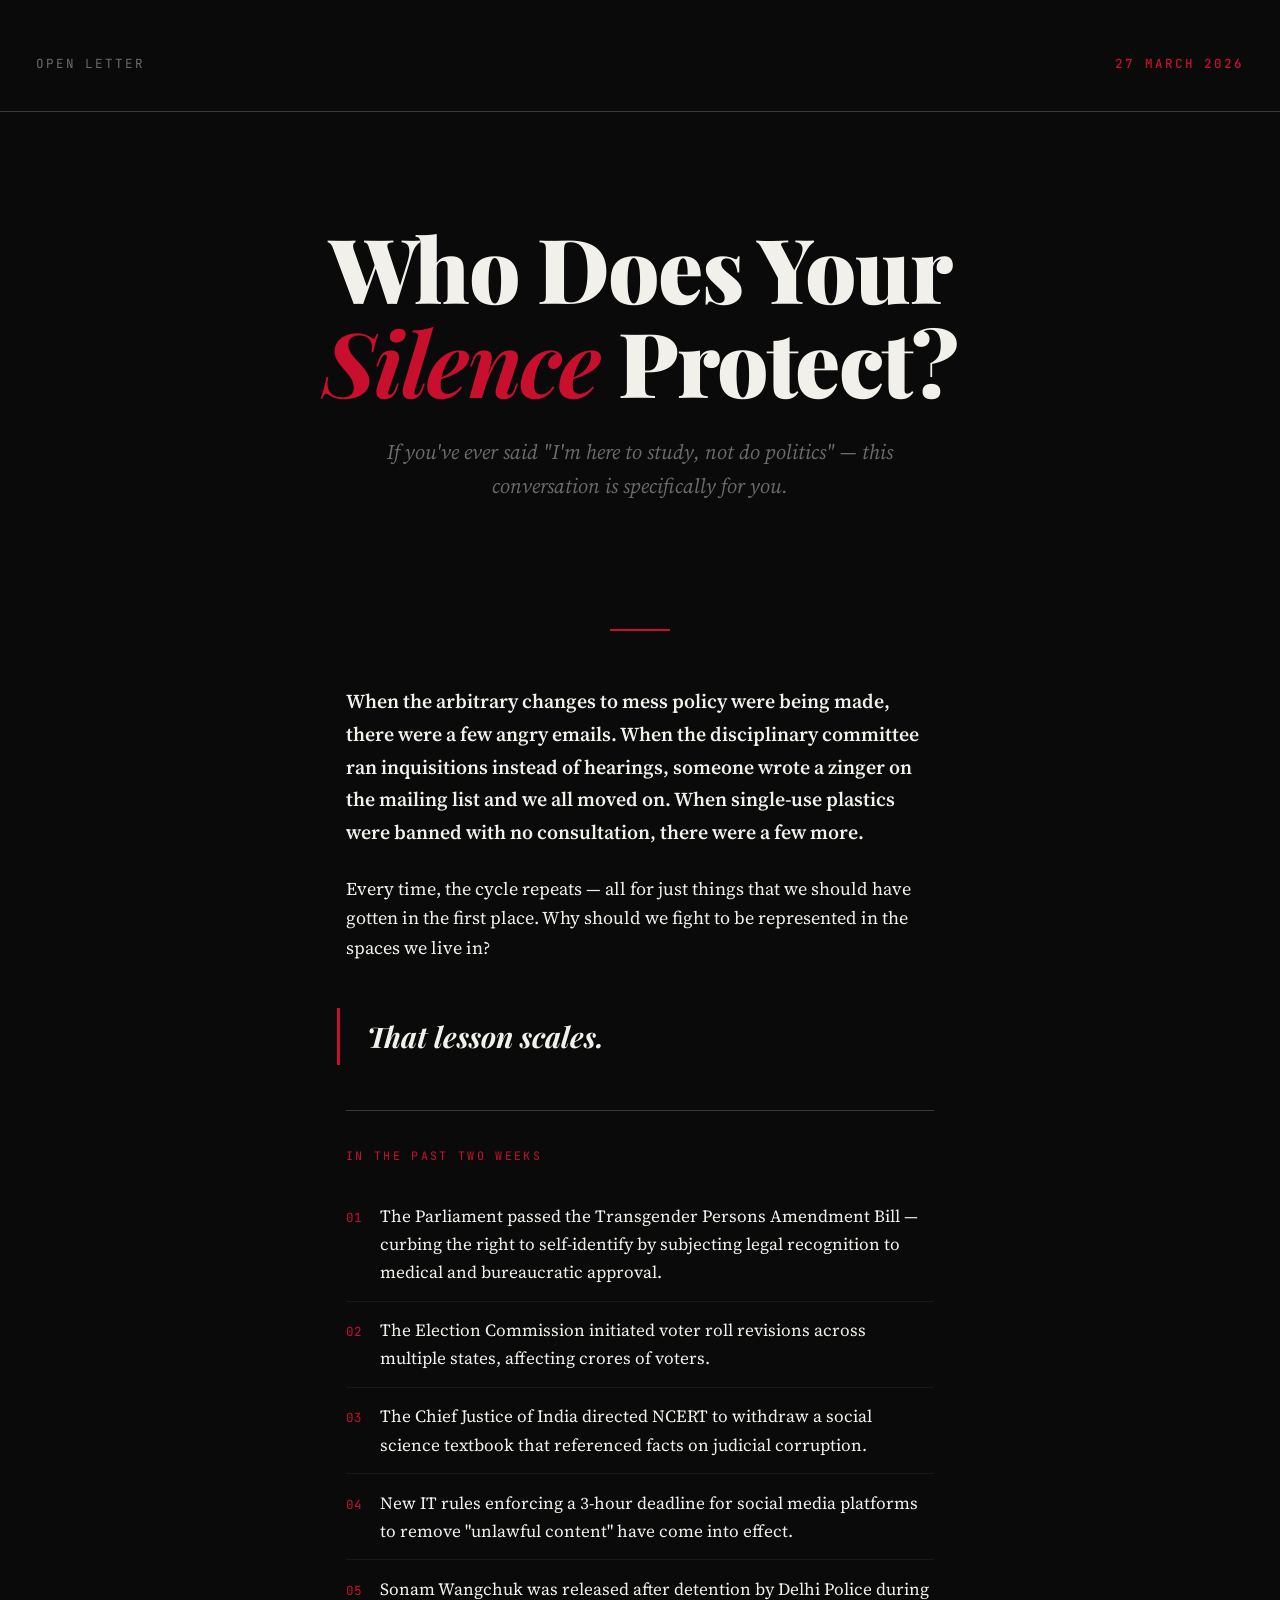
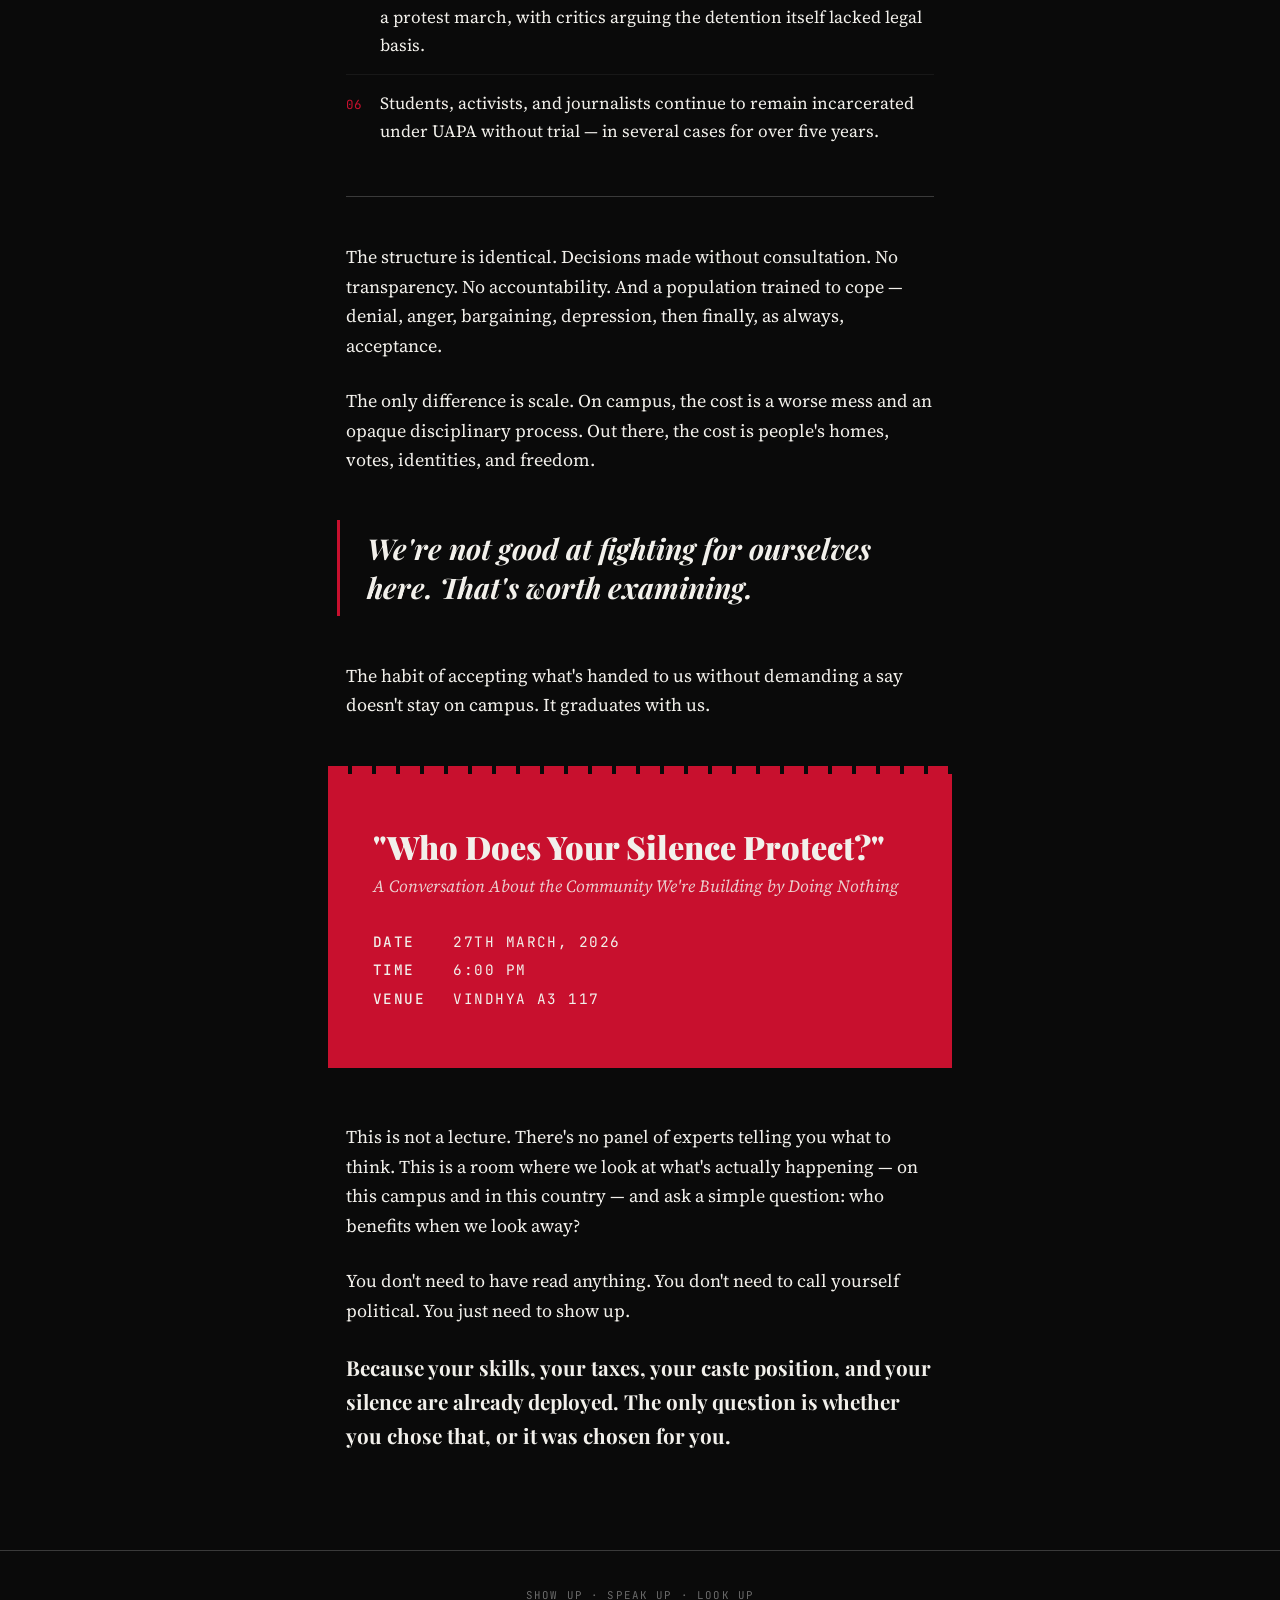
==== commit 96cb48d2: "Update index.html" ====
--- a/static/silence/index.html
+++ b/static/silence/index.html
@@ -4,408 +4,316 @@
 <meta charset="UTF-8">
 <meta name="viewport" content="width=device-width, initial-scale=1.0">
 <title>Who Does Your Silence Protect?</title>
-<link rel="preconnect" href="https://fonts.googleapis.com">
-<link href="https://fonts.googleapis.com/css2?family=Instrument+Serif:ital@0;1&family=DM+Mono:wght@400;500&family=Libre+Baskerville:ital,wght@0,400;0,700;1,400&display=swap" rel="stylesheet">
+<link href="https://fonts.googleapis.com/css2?family=Playfair+Display:ital,wght@0,700;0,900;1,700&family=Source+Serif+4:ital,opsz,wght@0,8..60,400;0,8..60,600;1,8..60,400&family=JetBrains+Mono:wght@400;500&display=swap" rel="stylesheet">
 <style>
   :root {
-    --ink: #0a0a0a;
-    --paper: #f0ece4;
-    --red: #c1272d;
-    --red-dim: #c1272d22;
-    --grey: #6b6560;
-    --rule: #0a0a0a20;
-  }
-
-  *, *::before, *::after { margin: 0; padding: 0; box-sizing: border-box; }
-
-  html { scroll-behavior: smooth; }
+    --black: #0a0a0a;
+    --white: #f2f0eb;
+    --red: #c8102e;
+    --grey: #6b6b6b;
+    --rule: #3a3a3a;
+  }
+
+  * { margin: 0; padding: 0; box-sizing: border-box; }
+
+  html {
+    font-size: 18px;
+    scroll-behavior: smooth;
+  }
 
   body {
-    background: var(--paper);
-    color: var(--ink);
-    font-family: 'Libre Baskerville', Georgia, serif;
-    font-size: 17px;
-    line-height: 1.75;
+    background: var(--black);
+    color: var(--white);
+    font-family: 'Source Serif 4', Georgia, serif;
+    line-height: 1.65;
     -webkit-font-smoothing: antialiased;
   }
 
-  /* ── GRAIN OVERLAY ── */
-  body::before {
-    content: '';
-    position: fixed;
-    inset: 0;
-    background: url("data:image/svg+xml,%3Csvg viewBox='0 0 256 256' xmlns='http://www.w3.org/2000/svg'%3E%3Cfilter id='n'%3E%3CfeTurbulence type='fractalNoise' baseFrequency='0.9' numOctaves='4' stitchTiles='stitch'/%3E%3C/filter%3E%3Crect width='100%25' height='100%25' filter='url(%23n)' opacity='0.04'/%3E%3C/svg%3E");
-    pointer-events: none;
-    z-index: 9999;
+  ::selection {
+    background: var(--red);
+    color: var(--white);
   }
 
   /* ── HEADER ── */
   header {
-    padding: 2rem 2rem 0;
-    border-bottom: 3px solid var(--ink);
-  }
-
-  .masthead {
-    max-width: 960px;
-    margin: 0 auto;
+    padding: 3rem 2rem 2rem;
+    border-bottom: 1px solid var(--rule);
     display: flex;
     justify-content: space-between;
     align-items: baseline;
-    padding-bottom: 0.75rem;
-    border-bottom: 1px solid var(--rule);
-    margin-bottom: 0.5rem;
-  }
-
-  .masthead-title {
-    font-family: 'DM Mono', monospace;
+    font-family: 'JetBrains Mono', monospace;
     font-size: 0.7rem;
-    letter-spacing: 0.25em;
     text-transform: uppercase;
-    color: var(--grey);
-  }
-
-  .masthead-date {
-    font-family: 'DM Mono', monospace;
-    font-size: 0.7rem;
     letter-spacing: 0.15em;
     color: var(--grey);
   }
 
-  .headline-block {
-    max-width: 960px;
+  header span.date { color: var(--red); font-weight: 500; }
+
+  /* ── HERO ── */
+  .hero {
+    padding: 6rem 2rem 4rem;
+    max-width: 900px;
     margin: 0 auto;
-    padding: 2.5rem 0 2rem;
-  }
-
-  h1 {
-    font-family: 'Instrument Serif', Georgia, serif;
-    font-weight: 400;
+    text-align: center;
+  }
+
+  .hero h1 {
+    font-family: 'Playfair Display', serif;
+    font-weight: 900;
     font-size: clamp(2.8rem, 7vw, 5.5rem);
-    line-height: 1.0;
+    line-height: 1.05;
     letter-spacing: -0.02em;
-    margin-bottom: 1.25rem;
-  }
-
-  h1 em {
+    margin-bottom: 1.5rem;
+  }
+
+  .hero h1 .accent {
+    color: var(--red);
     font-style: italic;
-    color: var(--red);
-  }
-
-  .subtitle {
-    font-family: 'DM Mono', monospace;
-    font-size: 0.8rem;
-    letter-spacing: 0.12em;
-    text-transform: uppercase;
+    font-weight: 700;
+  }
+
+  .hero .lede {
+    font-size: 1.15rem;
     color: var(--grey);
     max-width: 600px;
-  }
-
-  /* ── MAIN CONTENT ── */
-  main {
-    max-width: 960px;
     margin: 0 auto;
-    padding: 3rem 2rem;
-  }
-
-  /* ── EPIGRAPH ── */
-  .epigraph {
+    font-style: italic;
+  }
+
+  .divider {
+    width: 60px;
+    height: 2px;
+    background: var(--red);
+    margin: 3rem auto;
+  }
+
+  /* ── BODY CONTENT ── */
+  .content {
+    max-width: 660px;
+    margin: 0 auto;
+    padding: 0 2rem 4rem;
+  }
+
+  .content p {
+    margin-bottom: 1.4rem;
+  }
+
+  .content p.opening {
+    font-size: 1.1rem;
+    font-weight: 600;
+  }
+
+  .content .pull-quote {
+    font-family: 'Playfair Display', serif;
+    font-size: 1.6rem;
+    font-weight: 700;
+    font-style: italic;
+    line-height: 1.35;
+    color: var(--white);
     border-left: 3px solid var(--red);
-    padding: 1.25rem 1.5rem;
-    margin-bottom: 3rem;
-    background: var(--red-dim);
-    font-style: italic;
-    font-size: 1.05rem;
-    line-height: 1.7;
-    color: var(--ink);
-  }
-
-  .epigraph strong {
-    font-style: normal;
+    padding: 0.5rem 0 0.5rem 1.5rem;
+    margin: 2.5rem 0 2.5rem -0.5rem;
+  }
+
+  /* ── TICKER / NEWS LIST ── */
+  .ticker {
+    border-top: 1px solid var(--rule);
+    border-bottom: 1px solid var(--rule);
+    padding: 2rem 0;
+    margin: 2.5rem 0;
+  }
+
+  .ticker-label {
+    font-family: 'JetBrains Mono', monospace;
+    font-size: 0.65rem;
+    text-transform: uppercase;
+    letter-spacing: 0.2em;
     color: var(--red);
-  }
-
-  /* ── TWO-COLUMN BODY ── */
-  .body-text {
-    columns: 2;
-    column-gap: 3rem;
-    column-rule: 1px solid var(--rule);
-    margin-bottom: 3rem;
-  }
-
-  .body-text p {
-    margin-bottom: 1.25rem;
-    text-align: justify;
-    hyphens: auto;
-    break-inside: avoid;
-  }
-
-  .body-text p:first-of-type::first-letter {
-    font-family: 'Instrument Serif', Georgia, serif;
-    font-size: 4rem;
-    float: left;
-    line-height: 0.8;
-    margin: 0.1em 0.15em 0 0;
+    margin-bottom: 1.2rem;
+  }
+
+  .ticker ul {
+    list-style: none;
+    counter-reset: item;
+  }
+
+  .ticker li {
+    counter-increment: item;
+    padding: 0.8rem 0;
+    border-bottom: 1px solid rgba(255,255,255,0.06);
+    display: flex;
+    gap: 1rem;
+    align-items: baseline;
+    font-size: 0.95rem;
+  }
+
+  .ticker li:last-child { border-bottom: none; }
+
+  .ticker li::before {
+    content: counter(item, decimal-leading-zero);
+    font-family: 'JetBrains Mono', monospace;
+    font-size: 0.7rem;
     color: var(--red);
-  }
-
-  /* ── POLICY LIST ── */
-  .policy-block {
-    break-inside: avoid;
-    background: var(--ink);
-    color: var(--paper);
-    padding: 1.75rem 1.5rem;
-    margin: 1.5rem 0;
+    flex-shrink: 0;
+    padding-top: 0.15rem;
+  }
+
+  /* ── CTA BLOCK ── */
+  .cta-block {
+    background: var(--red);
+    color: var(--white);
+    padding: 3rem 2.5rem;
+    margin: 3rem -1rem;
     position: relative;
   }
 
-  .policy-block::before {
-    content: 'THIS YEAR';
-    font-family: 'DM Mono', monospace;
-    font-size: 0.65rem;
-    letter-spacing: 0.3em;
-    position: absolute;
-    top: -0.5rem;
-    left: 1.5rem;
-    background: var(--red);
-    color: white;
-    padding: 0.15rem 0.6rem;
-  }
-
-  .policy-block ul {
-    list-style: none;
-    padding: 0;
-  }
-
-  .policy-block li {
-    font-family: 'DM Mono', monospace;
-    font-size: 0.82rem;
-    line-height: 1.6;
-    padding: 0.5rem 0;
-    border-bottom: 1px solid #f0ece420;
-    letter-spacing: 0.02em;
-  }
-
-  .policy-block li:last-child { border-bottom: none; }
-
-  .policy-block li::before {
-    content: '→ ';
-    color: var(--red);
-    font-weight: bold;
-  }
-
-  /* ── PULL QUOTE ── */
-  .pull-quote {
-    break-inside: avoid;
-    font-family: 'Instrument Serif', Georgia, serif;
-    font-size: 1.6rem;
-    font-style: italic;
-    line-height: 1.4;
-    text-align: center;
-    padding: 2rem 1rem;
-    margin: 1.5rem 0;
-    border-top: 2px solid var(--ink);
-    border-bottom: 2px solid var(--ink);
-    color: var(--ink);
-  }
-
-  /* ── EVENT BOX ── */
-  .event-box {
-    border: 3px solid var(--ink);
-    padding: 2.5rem 2rem;
-    margin: 3rem 0 2rem;
-    text-align: center;
-    position: relative;
-  }
-
-  .event-box::before {
+  .cta-block::before {
     content: '';
     position: absolute;
-    inset: 4px;
-    border: 1px solid var(--rule);
-    pointer-events: none;
-  }
-
-  .event-label {
-    font-family: 'DM Mono', monospace;
-    font-size: 0.65rem;
-    letter-spacing: 0.35em;
+    top: -8px;
+    left: 0; right: 0;
+    height: 8px;
+    background: repeating-linear-gradient(
+      90deg,
+      var(--red) 0,
+      var(--red) 20px,
+      transparent 20px,
+      transparent 24px
+    );
+  }
+
+  .cta-block h2 {
+    font-family: 'Playfair Display', serif;
+    font-size: 1.8rem;
+    font-weight: 900;
+    margin-bottom: 0.3rem;
+    line-height: 1.2;
+  }
+
+  .cta-block .subtitle {
+    font-style: italic;
+    font-size: 0.95rem;
+    opacity: 0.85;
+    margin-bottom: 1.5rem;
+  }
+
+  .cta-details {
+    font-family: 'JetBrains Mono', monospace;
+    font-size: 0.8rem;
+    letter-spacing: 0.1em;
+    line-height: 2;
     text-transform: uppercase;
-    color: var(--grey);
-    margin-bottom: 1rem;
-  }
-
-  .event-title {
-    font-family: 'Instrument Serif', Georgia, serif;
-    font-size: clamp(1.5rem, 4vw, 2.4rem);
-    font-style: italic;
-    line-height: 1.2;
-    margin-bottom: 0.4rem;
-  }
-
-  .event-tagline {
-    font-family: 'Libre Baskerville', serif;
-    font-size: 0.85rem;
-    font-style: italic;
-    color: var(--grey);
-    margin-bottom: 1.75rem;
-  }
-
-  .event-details {
-    font-family: 'DM Mono', monospace;
-    font-size: 0.85rem;
-    letter-spacing: 0.08em;
-    line-height: 2;
-  }
-
-  .event-details strong {
-    color: var(--red);
+  }
+
+  .cta-details strong {
+    font-weight: 500;
+    display: inline-block;
+    min-width: 70px;
   }
 
   /* ── CLOSING ── */
   .closing {
-    max-width: 620px;
-    margin: 0 auto;
-    text-align: center;
-    padding: 2rem 0 1rem;
-    border-top: 1px solid var(--rule);
+    margin-top: 2.5rem;
   }
 
   .closing p {
-    margin-bottom: 1rem;
-    font-size: 0.95rem;
-    color: var(--grey);
-  }
-
-  .closing p:last-child {
-    font-family: 'DM Mono', monospace;
-    font-size: 0.75rem;
-    letter-spacing: 0.2em;
-    text-transform: uppercase;
-    color: var(--ink);
-    margin-top: 1.5rem;
+    margin-bottom: 1.4rem;
+  }
+
+  .closing .final {
+    font-family: 'Playfair Display', serif;
+    font-weight: 700;
+    font-size: 1.15rem;
+    color: var(--white);
   }
 
   /* ── FOOTER ── */
   footer {
-    max-width: 960px;
-    margin: 0 auto;
-    padding: 1.5rem 2rem 3rem;
-    border-top: 3px solid var(--ink);
-    display: flex;
-    justify-content: space-between;
-    font-family: 'DM Mono', monospace;
-    font-size: 0.65rem;
-    letter-spacing: 0.15em;
+    border-top: 1px solid var(--rule);
+    padding: 2rem;
+    text-align: center;
+    font-family: 'JetBrains Mono', monospace;
+    font-size: 0.6rem;
     text-transform: uppercase;
+    letter-spacing: 0.2em;
     color: var(--grey);
   }
 
-  /* ── RED STRIPE ── */
-  .red-stripe {
-    height: 6px;
-    background: var(--red);
-  }
-
   /* ── RESPONSIVE ── */
-  @media (max-width: 720px) {
-    .body-text {
-      columns: 1;
-    }
-
-    header, main, footer {
-      padding-left: 1.25rem;
-      padding-right: 1.25rem;
-    }
-
-    .masthead {
-      flex-direction: column;
-      gap: 0.25rem;
-    }
-
-    footer {
-      flex-direction: column;
-      gap: 0.5rem;
-    }
-  }
-
-  /* ── PRINT ── */
-  @media print {
-    body::before { display: none; }
-    .event-box { break-inside: avoid; }
-    .body-text { columns: 2; }
+  @media (max-width: 600px) {
+    html { font-size: 16px; }
+    .hero { padding: 4rem 1.5rem 3rem; }
+    .content { padding: 0 1.5rem 3rem; }
+    .cta-block { margin: 2.5rem -0.5rem; padding: 2rem 1.5rem; }
   }
 </style>
 </head>
 <body>
 
-<div class="red-stripe"></div>
-
 <header>
-  <div class="masthead">
-    <span class="masthead-title">An Open Address to the Student Body</span>
-    <span class="masthead-date">27 March 2026 · IIIT Hyderabad</span>
+  <span>Open Letter</span>
+  <span class="date">27 March 2026</span>
+</header>
+
+<section class="hero">
+  <h1>Who Does Your <span class="accent">Silence</span> Protect?</h1>
+  <p class="lede">If you've ever said "I'm here to study, not do politics" — this conversation is specifically for you.</p>
+</section>
+
+<div class="divider"></div>
+
+<main class="content">
+
+  <p class="opening">When the arbitrary changes to mess policy were being made, there were a few angry emails. When the disciplinary committee ran inquisitions instead of hearings, someone wrote a zinger on the mailing list and we all moved on. When single-use plastics were banned with no consultation, there were a few more.</p>
+
+  <p>Every time, the cycle repeats — all for just things that we should have gotten in the first place. Why should we fight to be represented in the spaces we live in?</p>
+
+  <div class="pull-quote">That lesson scales.</div>
+
+  <div class="ticker">
+    <div class="ticker-label">In the past two weeks</div>
+    <ul>
+      <li>The Parliament passed the Transgender Persons Amendment Bill — curbing the right to self-identify by subjecting legal recognition to medical and bureaucratic approval.</li>
+      <li>The Election Commission initiated voter roll revisions across multiple states, affecting crores of voters.</li>
+      <li>The Chief Justice of India directed NCERT to withdraw a social science textbook that referenced facts on judicial corruption.</li>
+      <li>New IT rules enforcing a 3-hour deadline for social media platforms to remove "unlawful content" have come into effect.</li>
+      <li>Sonam Wangchuk was released after detention by Delhi Police during a protest march, with critics arguing the detention itself lacked legal basis.</li>
+      <li>Students, activists, and journalists continue to remain incarcerated under UAPA without trial — in several cases for over five years.</li>
+    </ul>
   </div>
-  <div class="headline-block">
-    <h1>Who Does Your <em>Silence</em> Protect?</h1>
-    <p class="subtitle">A conversation about the community we're building by doing nothing</p>
-  </div>
-</header>
-
-<main>
-  <div class="epigraph">
-    When the arbitrary changes to mess policy were being made, there were a few angry emails. When the disciplinary committee ran inquisitions instead of hearings, someone wrote a zinger on the mailing list and we all moved on. Every time, the cycle repeats — all for things we should have gotten <strong>in the first place</strong>.
-  </div>
-
-  <div class="body-text">
-    <p>Why should we fight to be represented in the spaces we live in? That question is not rhetorical. It is the question this campus has answered, repeatedly, by choosing not to fight at all. A policy drops. A few emails circulate. Someone posts. And we comply. The structure is always the same: decisions made without consultation, no transparency, no accountability, and a population trained to absorb it — to post, to vent, to shrug.</p>
-
-    <p>That lesson scales. The habits we build here do not stay within these walls. The instinct to accept what is handed to us without demanding a say does not vanish at convocation. It graduates with us.</p>
-
-    <div class="policy-block">
-      <ul>
-        <li>Parliament passed the Transgender Persons Amendment Bill — stripping the right to self-identify and handing it to a medical board</li>
-        <li>ECI released voter roll revisions that may have removed crores of names from electoral lists across 12 states</li>
-        <li>NCERT curriculum revisions implemented without public consultation or expert review</li>
-        <li>Three-hour social media takedown rule imposed with no legislative debate</li>
-        <li>Students and journalists remain in prison under UAPA without trial — some for over five years</li>
-      </ul>
-    </div>
-
-    <p>The structure is identical. On campus, the cost is a worse mess and an opaque disciplinary process. Out there, the cost is people's homes, votes, identities, and freedom. The only difference is scale.</p>
-
-    <div class="pull-quote">
-      Your skills, your taxes, your caste position, and your silence are already deployed. The only question is whether you chose that, or it was chosen for you.
-    </div>
-
-    <p>If you have ever said "I'm here to study, not do politics" — this conversation is specifically for you. Because the distinction you are drawing does not exist. There is no neutral ground. Inaction is a position. Comfort is a position. And both of them protect someone. The question is who.</p>
-
-    <p>We are not good at fighting for ourselves here. That fact is worth examining — not as an accusation, but as a starting point. Because if we cannot demand transparency from a mess committee, we will not demand it from a parliament.</p>
-  </div>
-
-  <div class="event-box">
-    <p class="event-label">Open Discussion</p>
-    <p class="event-title">"Who Does Your Silence Protect?"</p>
-    <p class="event-tagline">A conversation about the community we're building by doing nothing</p>
-    <div class="event-details">
-      <strong>27th March 2026</strong> · 6:00 PM<br>
-      Room <strong>A3-117</strong><br>
-      No preparation required. No expertise assumed.
+
+  <p>The structure is identical. Decisions made without consultation. No transparency. No accountability. And a population trained to cope — denial, anger, bargaining, depression, then finally, as always, acceptance.</p>
+
+  <p>The only difference is scale. On campus, the cost is a worse mess and an opaque disciplinary process. Out there, the cost is people's homes, votes, identities, and freedom.</p>
+
+  <div class="pull-quote">We're not good at fighting for ourselves here. That's worth examining.</div>
+
+  <p>The habit of accepting what's handed to us without demanding a say doesn't stay on campus. It graduates with us.</p>
+
+  <div class="cta-block">
+    <h2>"Who Does Your Silence Protect?"</h2>
+    <div class="subtitle">A Conversation About the Community We're Building by Doing Nothing</div>
+    <div class="cta-details">
+      <strong>Date</strong> 27th March, 2026<br>
+      <strong>Time</strong> 6:00 PM<br>
+      <strong>Venue</strong> Vindhya A3 117
     </div>
   </div>
 
   <div class="closing">
-    <p>This is not a lecture. There is no panel of experts telling you what to think. This is a room where we look at what is actually happening — on this campus and in this country — and ask a simple question: who benefits when we look away?</p>
+    <p>This is not a lecture. There's no panel of experts telling you what to think. This is a room where we look at what's actually happening — on this campus and in this country — and ask a simple question: who benefits when we look away?</p>
+
     <p>You don't need to have read anything. You don't need to call yourself political. You just need to show up.</p>
-    <p>Show Up · Speak Up · Don't Look Away</p>
+
+    <p class="final">Because your skills, your taxes, your caste position, and your silence are already deployed. The only question is whether you chose that, or it was chosen for you.</p>
   </div>
+
 </main>
 
 <footer>
-  <span>Freely distribute · No permission needed</span>
-  <span>Printed & digital copies welcome</span>
+  Show Up &middot; Speak Up &middot; Look Up
 </footer>
-
-<div class="red-stripe"></div>
 
 </body>
 </html>
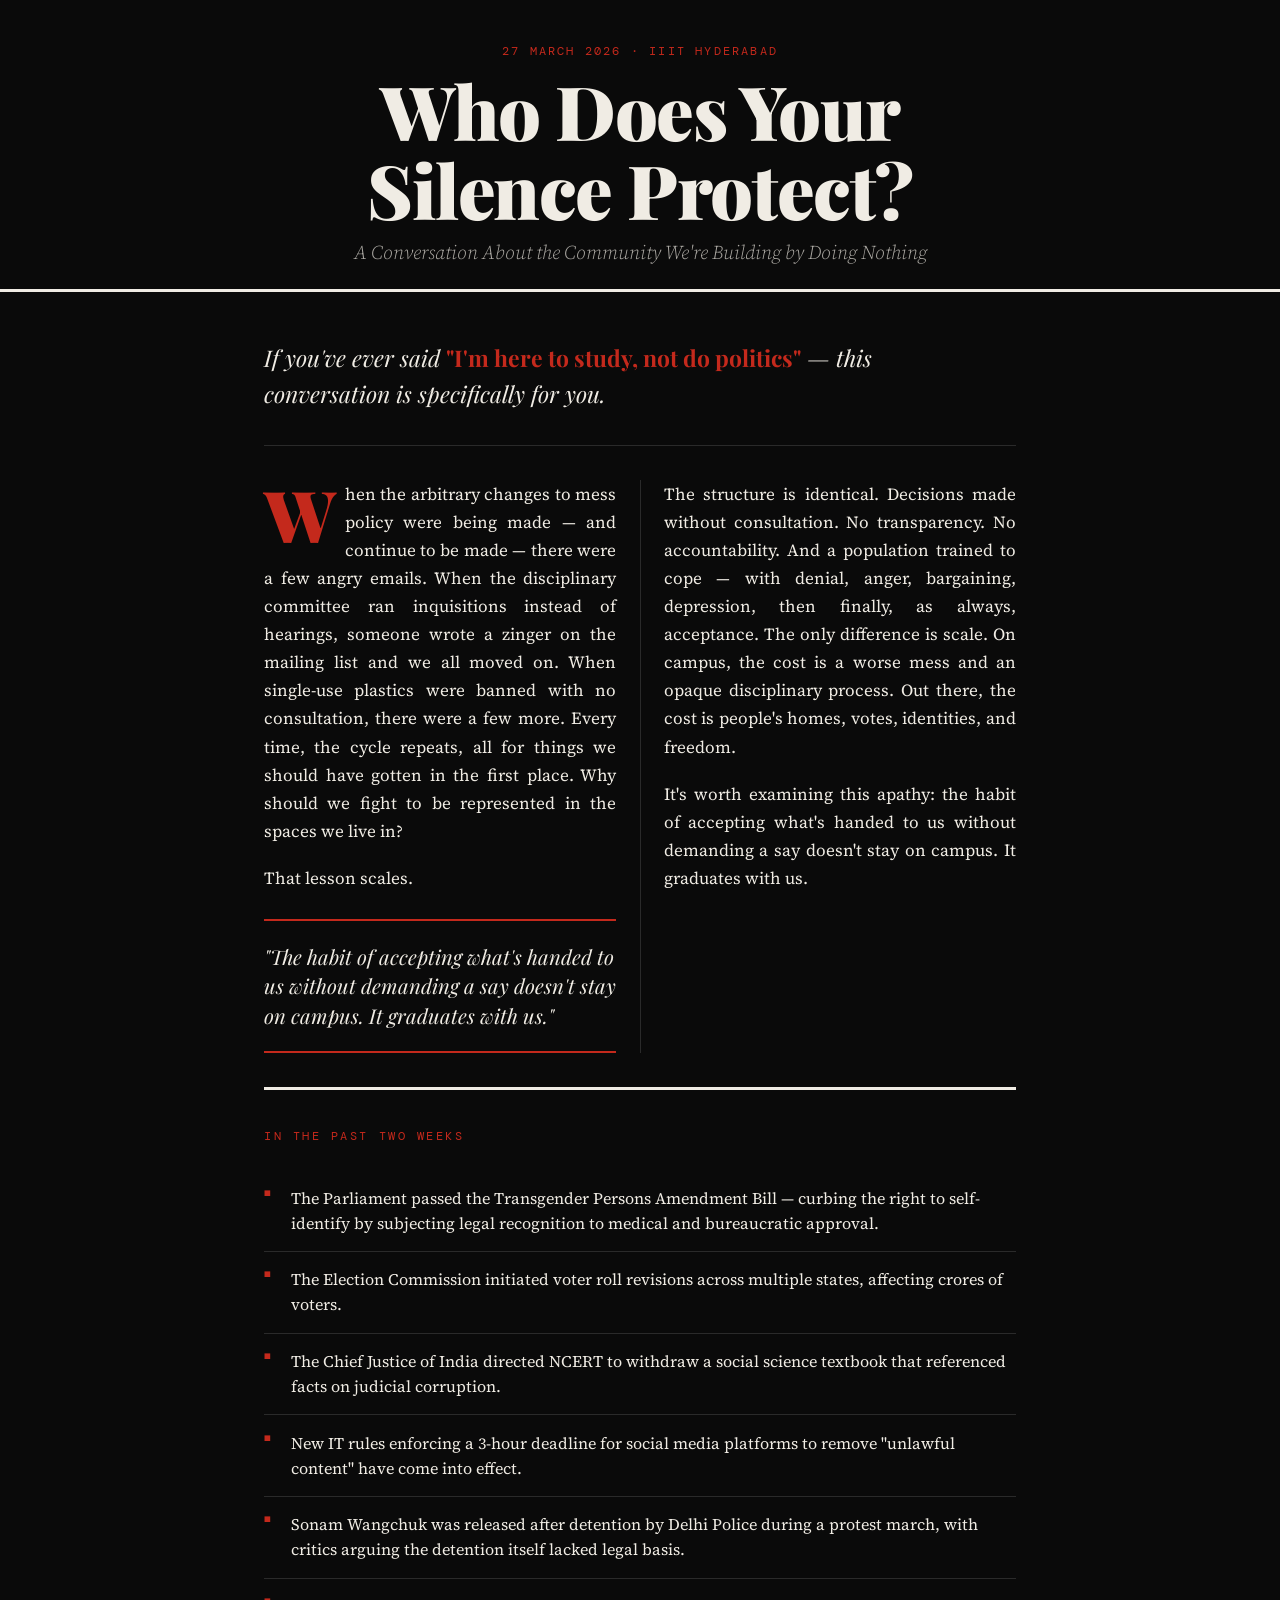
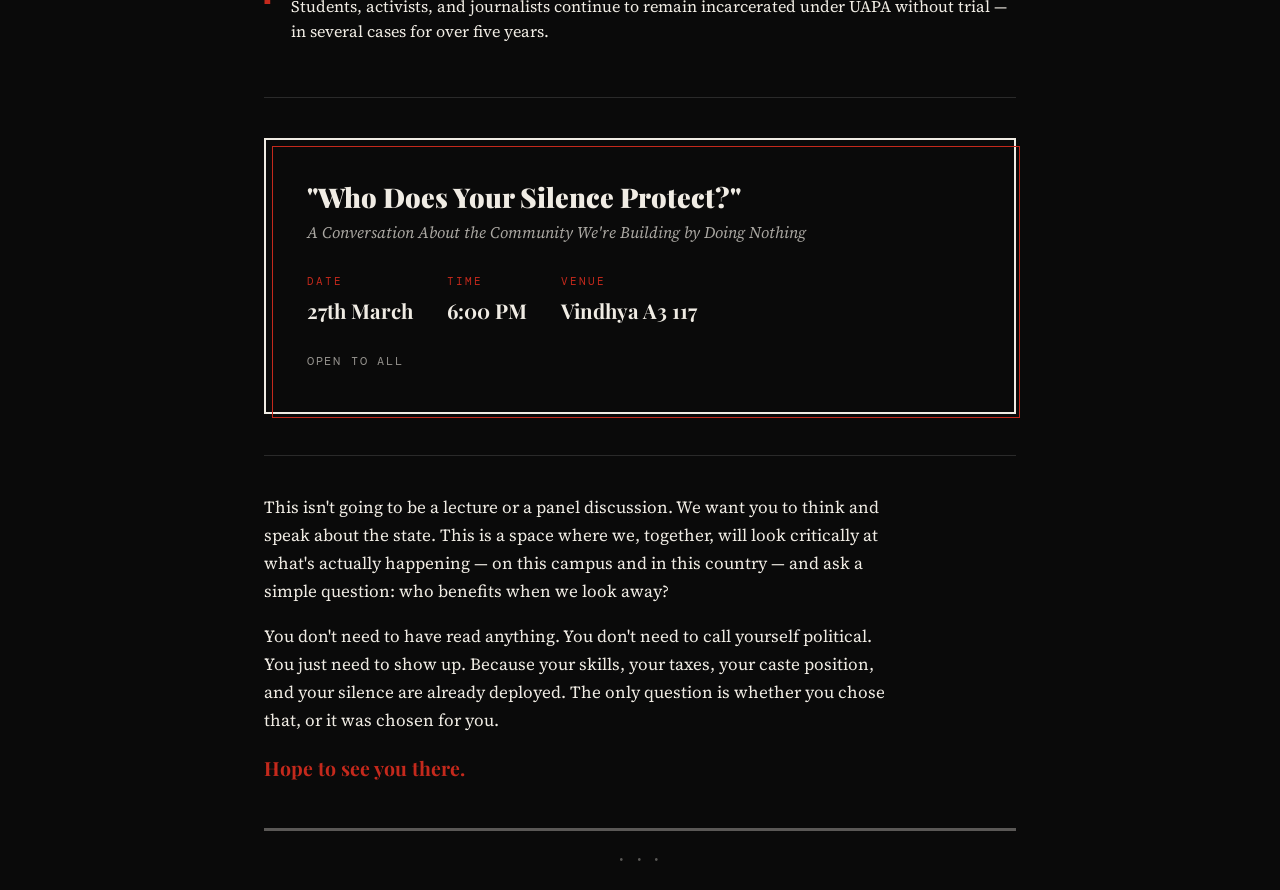
==== commit 7dd56965: "Refactor HTML structure and update styles" ====
--- a/static/silence/index.html
+++ b/static/silence/index.html
@@ -4,20 +4,20 @@
 <meta charset="UTF-8">
 <meta name="viewport" content="width=device-width, initial-scale=1.0">
 <title>Who Does Your Silence Protect?</title>
-<link href="https://fonts.googleapis.com/css2?family=Playfair+Display:ital,wght@0,700;0,900;1,700&family=Source+Serif+4:ital,opsz,wght@0,8..60,400;0,8..60,600;1,8..60,400&family=JetBrains+Mono:wght@400;500&display=swap" rel="stylesheet">
+<link href="https://fonts.googleapis.com/css2?family=Playfair+Display:ital,wght@0,400;0,700;0,900;1,400;1,700&family=Source+Serif+4:ital,opsz,wght@0,8..60,300;0,8..60,400;0,8..60,600;1,8..60,400&family=DM+Mono:wght@300;400&display=swap" rel="stylesheet">
 <style>
   :root {
     --black: #0a0a0a;
-    --white: #f2f0eb;
-    --red: #c8102e;
-    --grey: #6b6b6b;
-    --rule: #3a3a3a;
+    --white: #f0ece4;
+    --red: #c4291c;
+    --grey: #3a3a3a;
+    --rule: #2a2a2a;
   }
 
   * { margin: 0; padding: 0; box-sizing: border-box; }
 
   html {
-    font-size: 18px;
+    font-size: 17px;
     scroll-behavior: smooth;
   }
 
@@ -34,246 +34,334 @@
     color: var(--white);
   }
 
-  /* ── HEADER ── */
-  header {
-    padding: 3rem 2rem 2rem;
-    border-bottom: 1px solid var(--rule);
-    display: flex;
-    justify-content: space-between;
-    align-items: baseline;
-    font-family: 'JetBrains Mono', monospace;
-    font-size: 0.7rem;
+  /* ── masthead ── */
+  .masthead {
+    border-bottom: 3px solid var(--white);
+    padding: 2.4rem 0 1.2rem;
+    text-align: center;
+  }
+
+  .masthead-inner {
+    max-width: 820px;
+    margin: 0 auto;
+    padding: 0 2rem;
+  }
+
+  .dateline {
+    font-family: 'DM Mono', monospace;
+    font-size: 0.72rem;
+    letter-spacing: 0.18em;
     text-transform: uppercase;
-    letter-spacing: 0.15em;
-    color: var(--grey);
-  }
-
-  header span.date { color: var(--red); font-weight: 500; }
-
-  /* ── HERO ── */
-  .hero {
-    padding: 6rem 2rem 4rem;
-    max-width: 900px;
-    margin: 0 auto;
-    text-align: center;
-  }
-
-  .hero h1 {
-    font-family: 'Playfair Display', serif;
+    color: var(--red);
+    margin-bottom: 0.6rem;
+  }
+
+  .masthead h1 {
+    font-family: 'Playfair Display', Georgia, serif;
     font-weight: 900;
-    font-size: clamp(2.8rem, 7vw, 5.5rem);
+    font-size: clamp(2.6rem, 6.5vw, 4.4rem);
     line-height: 1.05;
     letter-spacing: -0.02em;
-    margin-bottom: 1.5rem;
-  }
-
-  .hero h1 .accent {
-    color: var(--red);
+    margin-bottom: 0.5rem;
+  }
+
+  .masthead .subtitle {
+    font-family: 'Source Serif 4', Georgia, serif;
     font-style: italic;
+    font-weight: 300;
+    font-size: 1.15rem;
+    color: var(--white);
+    opacity: 0.7;
+  }
+
+  /* ── rules ── */
+  .rule-double {
+    border: none;
+    border-top: 3px double var(--rule);
+    margin: 0;
+  }
+
+  .rule-thin {
+    border: none;
+    border-top: 1px solid var(--rule);
+    margin: 0;
+  }
+
+  /* ── main column ── */
+  .column {
+    max-width: 820px;
+    margin: 0 auto;
+    padding: 0 2rem;
+  }
+
+  /* ── epigraph / drop section ── */
+  .epigraph {
+    padding: 2.8rem 0 2rem;
+    border-bottom: 1px solid var(--rule);
+  }
+
+  .epigraph p {
+    font-family: 'Playfair Display', Georgia, serif;
+    font-size: 1.35rem;
+    font-style: italic;
+    line-height: 1.55;
+    max-width: 640px;
+  }
+
+  .epigraph p em {
+    font-style: normal;
+    color: var(--red);
     font-weight: 700;
   }
 
-  .hero .lede {
-    font-size: 1.15rem;
-    color: var(--grey);
-    max-width: 600px;
-    margin: 0 auto;
+  /* ── body text ── */
+  .body-text {
+    padding: 2rem 0;
+    columns: 2;
+    column-gap: 2.8rem;
+    column-rule: 1px solid var(--rule);
+  }
+
+  .body-text p {
+    margin-bottom: 1.15rem;
+    text-align: justify;
+    hyphens: auto;
+  }
+
+  .body-text p.drop-cap::first-letter {
+    font-family: 'Playfair Display', Georgia, serif;
+    font-weight: 900;
+    font-size: 4.2rem;
+    float: left;
+    line-height: 0.78;
+    margin: 0.08em 0.12em 0 0;
+    color: var(--red);
+  }
+
+  .body-text .pull-quote {
+    break-inside: avoid;
+    border-top: 2px solid var(--red);
+    border-bottom: 2px solid var(--red);
+    padding: 1.2rem 0;
+    margin: 1.6rem 0;
+    font-family: 'Playfair Display', Georgia, serif;
+    font-size: 1.2rem;
     font-style: italic;
-  }
-
-  .divider {
-    width: 60px;
-    height: 2px;
-    background: var(--red);
-    margin: 3rem auto;
-  }
-
-  /* ── BODY CONTENT ── */
-  .content {
-    max-width: 660px;
-    margin: 0 auto;
-    padding: 0 2rem 4rem;
-  }
-
-  .content p {
+    line-height: 1.45;
+    text-align: left;
+    color: var(--white);
+  }
+
+  /* ── dossier / bulletin ── */
+  .bulletin {
+    padding: 2.2rem 0;
+    border-top: 3px solid var(--white);
+    border-bottom: 1px solid var(--rule);
+  }
+
+  .bulletin-header {
+    font-family: 'DM Mono', monospace;
+    font-size: 0.68rem;
+    letter-spacing: 0.22em;
+    text-transform: uppercase;
+    color: var(--red);
     margin-bottom: 1.4rem;
   }
 
-  .content p.opening {
-    font-size: 1.1rem;
-    font-weight: 600;
-  }
-
-  .content .pull-quote {
-    font-family: 'Playfair Display', serif;
-    font-size: 1.6rem;
-    font-weight: 700;
-    font-style: italic;
-    line-height: 1.35;
-    color: var(--white);
-    border-left: 3px solid var(--red);
-    padding: 0.5rem 0 0.5rem 1.5rem;
-    margin: 2.5rem 0 2.5rem -0.5rem;
-  }
-
-  /* ── TICKER / NEWS LIST ── */
-  .ticker {
-    border-top: 1px solid var(--rule);
+  .bulletin-list {
+    list-style: none;
+    padding: 0;
+  }
+
+  .bulletin-list li {
+    position: relative;
+    padding: 0.9rem 0 0.9rem 1.6rem;
     border-bottom: 1px solid var(--rule);
-    padding: 2rem 0;
-    margin: 2.5rem 0;
-  }
-
-  .ticker-label {
-    font-family: 'JetBrains Mono', monospace;
-    font-size: 0.65rem;
-    text-transform: uppercase;
-    letter-spacing: 0.2em;
-    color: var(--red);
-    margin-bottom: 1.2rem;
-  }
-
-  .ticker ul {
-    list-style: none;
-    counter-reset: item;
-  }
-
-  .ticker li {
-    counter-increment: item;
-    padding: 0.8rem 0;
-    border-bottom: 1px solid rgba(255,255,255,0.06);
-    display: flex;
-    gap: 1rem;
-    align-items: baseline;
     font-size: 0.95rem;
-  }
-
-  .ticker li:last-child { border-bottom: none; }
-
-  .ticker li::before {
-    content: counter(item, decimal-leading-zero);
-    font-family: 'JetBrains Mono', monospace;
-    font-size: 0.7rem;
-    color: var(--red);
-    flex-shrink: 0;
-    padding-top: 0.15rem;
-  }
-
-  /* ── CTA BLOCK ── */
-  .cta-block {
-    background: var(--red);
-    color: var(--white);
-    padding: 3rem 2.5rem;
-    margin: 3rem -1rem;
+    line-height: 1.55;
+  }
+
+  .bulletin-list li:last-child {
+    border-bottom: none;
+  }
+
+  .bulletin-list li::before {
+    content: '■';
+    position: absolute;
+    left: 0;
+    top: 0.9rem;
+    color: var(--red);
+    font-size: 0.55rem;
+  }
+
+  /* ── callout / event ── */
+  .event-block {
+    margin: 2.4rem 0;
+    border: 2px solid var(--white);
+    padding: 2.4rem;
     position: relative;
   }
 
-  .cta-block::before {
+  .event-block::before {
     content: '';
     position: absolute;
-    top: -8px;
-    left: 0; right: 0;
-    height: 8px;
-    background: repeating-linear-gradient(
-      90deg,
-      var(--red) 0,
-      var(--red) 20px,
-      transparent 20px,
-      transparent 24px
-    );
-  }
-
-  .cta-block h2 {
-    font-family: 'Playfair Display', serif;
-    font-size: 1.8rem;
+    top: 6px;
+    left: 6px;
+    right: -6px;
+    bottom: -6px;
+    border: 1px solid var(--red);
+    z-index: -1;
+  }
+
+  .event-title {
+    font-family: 'Playfair Display', Georgia, serif;
     font-weight: 900;
+    font-size: 1.6rem;
+    line-height: 1.2;
     margin-bottom: 0.3rem;
-    line-height: 1.2;
-  }
-
-  .cta-block .subtitle {
+  }
+
+  .event-subtitle {
     font-style: italic;
     font-size: 0.95rem;
-    opacity: 0.85;
-    margin-bottom: 1.5rem;
-  }
-
-  .cta-details {
-    font-family: 'JetBrains Mono', monospace;
-    font-size: 0.8rem;
-    letter-spacing: 0.1em;
-    line-height: 2;
+    opacity: 0.7;
+    margin-bottom: 1.6rem;
+  }
+
+  .event-details {
+    display: flex;
+    gap: 2rem;
+    flex-wrap: wrap;
+  }
+
+  .event-detail {
+    display: flex;
+    flex-direction: column;
+  }
+
+  .event-detail .label {
+    font-family: 'DM Mono', monospace;
+    font-size: 0.62rem;
+    letter-spacing: 0.2em;
     text-transform: uppercase;
-  }
-
-  .cta-details strong {
-    font-weight: 500;
-    display: inline-block;
-    min-width: 70px;
-  }
-
-  /* ── CLOSING ── */
+    color: var(--red);
+    margin-bottom: 0.2rem;
+  }
+
+  .event-detail .value {
+    font-family: 'Playfair Display', Georgia, serif;
+    font-size: 1.2rem;
+    font-weight: 700;
+  }
+
+  .event-open {
+    margin-top: 1.4rem;
+    font-family: 'DM Mono', monospace;
+    font-size: 0.72rem;
+    letter-spacing: 0.15em;
+    text-transform: uppercase;
+    opacity: 0.6;
+  }
+
+  /* ── closing ── */
   .closing {
-    margin-top: 2.5rem;
+    padding: 2.2rem 0 1.6rem;
+    border-top: 1px solid var(--rule);
   }
 
   .closing p {
-    margin-bottom: 1.4rem;
-  }
-
-  .closing .final {
-    font-family: 'Playfair Display', serif;
+    margin-bottom: 1rem;
+    max-width: 640px;
+  }
+
+  .closing p.final {
+    font-family: 'Playfair Display', Georgia, serif;
     font-weight: 700;
     font-size: 1.15rem;
-    color: var(--white);
-  }
-
-  /* ── FOOTER ── */
-  footer {
-    border-top: 1px solid var(--rule);
-    padding: 2rem;
+    color: var(--red);
+  }
+
+  /* ── colophon ── */
+  .colophon {
+    border-top: 3px solid var(--white);
+    padding: 1.2rem 0;
     text-align: center;
-    font-family: 'JetBrains Mono', monospace;
-    font-size: 0.6rem;
+    font-family: 'DM Mono', monospace;
+    font-size: 0.65rem;
+    letter-spacing: 0.15em;
     text-transform: uppercase;
-    letter-spacing: 0.2em;
-    color: var(--grey);
-  }
-
-  /* ── RESPONSIVE ── */
-  @media (max-width: 600px) {
+    opacity: 0.35;
+  }
+
+  /* ── responsive ── */
+  @media (max-width: 680px) {
     html { font-size: 16px; }
-    .hero { padding: 4rem 1.5rem 3rem; }
-    .content { padding: 0 1.5rem 3rem; }
-    .cta-block { margin: 2.5rem -0.5rem; padding: 2rem 1.5rem; }
-  }
+
+    .body-text {
+      columns: 1;
+      column-rule: none;
+    }
+
+    .event-block {
+      padding: 1.6rem;
+    }
+
+    .event-details {
+      gap: 1.2rem;
+    }
+
+    .column {
+      padding: 0 1.4rem;
+    }
+  }
+
+  /* ── load animation ── */
+  @keyframes fadeUp {
+    from { opacity: 0; transform: translateY(18px); }
+    to   { opacity: 1; transform: translateY(0); }
+  }
+
+  .masthead, .epigraph, .body-text, .bulletin, .event-block, .closing {
+    animation: fadeUp 0.7s ease-out both;
+  }
+  .epigraph      { animation-delay: 0.1s; }
+  .body-text     { animation-delay: 0.2s; }
+  .bulletin      { animation-delay: 0.3s; }
+  .event-block   { animation-delay: 0.4s; }
+  .closing       { animation-delay: 0.5s; }
 </style>
 </head>
 <body>
 
-<header>
-  <span>Open Letter</span>
-  <span class="date">27 March 2026</span>
+<header class="masthead">
+  <div class="masthead-inner">
+    <p class="dateline">27 March 2026 &middot; IIIT Hyderabad</p>
+    <h1>Who Does Your Silence Protect?</h1>
+    <p class="subtitle">A Conversation About the Community We're Building by Doing Nothing</p>
+  </div>
 </header>
 
-<section class="hero">
-  <h1>Who Does Your <span class="accent">Silence</span> Protect?</h1>
-  <p class="lede">If you've ever said "I'm here to study, not do politics" — this conversation is specifically for you.</p>
-</section>
-
-<div class="divider"></div>
-
-<main class="content">
-
-  <p class="opening">When the arbitrary changes to mess policy were being made, there were a few angry emails. When the disciplinary committee ran inquisitions instead of hearings, someone wrote a zinger on the mailing list and we all moved on. When single-use plastics were banned with no consultation, there were a few more.</p>
-
-  <p>Every time, the cycle repeats — all for just things that we should have gotten in the first place. Why should we fight to be represented in the spaces we live in?</p>
-
-  <div class="pull-quote">That lesson scales.</div>
-
-  <div class="ticker">
-    <div class="ticker-label">In the past two weeks</div>
-    <ul>
+<div class="column">
+
+  <section class="epigraph">
+    <p>If you've ever said <em>"I'm here to study, not do politics"</em> — this conversation is specifically for you.</p>
+  </section>
+
+  <section class="body-text">
+    <p class="drop-cap">When the arbitrary changes to mess policy were being made — and continue to be made — there were a few angry emails. When the disciplinary committee ran inquisitions instead of hearings, someone wrote a zinger on the mailing list and we all moved on. When single-use plastics were banned with no consultation, there were a few more. Every time, the cycle repeats, all for things we should have gotten in the first place. Why should we fight to be represented in the spaces we live in?</p>
+
+    <p>That lesson scales.</p>
+
+    <div class="pull-quote">"The habit of accepting what's handed to us without demanding a say doesn't stay on campus. It graduates with us."</div>
+
+    <p>The structure is identical. Decisions made without consultation. No transparency. No accountability. And a population trained to cope — with denial, anger, bargaining, depression, then finally, as always, acceptance. The only difference is scale. On campus, the cost is a worse mess and an opaque disciplinary process. Out there, the cost is people's homes, votes, identities, and freedom.</p>
+
+    <p>It's worth examining this apathy: the habit of accepting what's handed to us without demanding a say doesn't stay on campus. It graduates with us.</p>
+  </section>
+
+  <section class="bulletin">
+    <p class="bulletin-header">In the past two weeks</p>
+    <ul class="bulletin-list">
       <li>The Parliament passed the Transgender Persons Amendment Bill — curbing the right to self-identify by subjecting legal recognition to medical and bureaucratic approval.</li>
       <li>The Election Commission initiated voter roll revisions across multiple states, affecting crores of voters.</li>
       <li>The Chief Justice of India directed NCERT to withdraw a social science textbook that referenced facts on judicial corruption.</li>
@@ -281,39 +369,41 @@
       <li>Sonam Wangchuk was released after detention by Delhi Police during a protest march, with critics arguing the detention itself lacked legal basis.</li>
       <li>Students, activists, and journalists continue to remain incarcerated under UAPA without trial — in several cases for over five years.</li>
     </ul>
+  </section>
+
+  <div class="event-block">
+    <p class="event-title">"Who Does Your Silence Protect?"</p>
+    <p class="event-subtitle">A Conversation About the Community We're Building by Doing Nothing</p>
+    <div class="event-details">
+      <div class="event-detail">
+        <span class="label">Date</span>
+        <span class="value">27th March</span>
+      </div>
+      <div class="event-detail">
+        <span class="label">Time</span>
+        <span class="value">6:00 PM</span>
+      </div>
+      <div class="event-detail">
+        <span class="label">Venue</span>
+        <span class="value">Vindhya A3 117</span>
+      </div>
+    </div>
+    <p class="event-open">Open to all</p>
   </div>
 
-  <p>The structure is identical. Decisions made without consultation. No transparency. No accountability. And a population trained to cope — denial, anger, bargaining, depression, then finally, as always, acceptance.</p>
-
-  <p>The only difference is scale. On campus, the cost is a worse mess and an opaque disciplinary process. Out there, the cost is people's homes, votes, identities, and freedom.</p>
-
-  <div class="pull-quote">We're not good at fighting for ourselves here. That's worth examining.</div>
-
-  <p>The habit of accepting what's handed to us without demanding a say doesn't stay on campus. It graduates with us.</p>
-
-  <div class="cta-block">
-    <h2>"Who Does Your Silence Protect?"</h2>
-    <div class="subtitle">A Conversation About the Community We're Building by Doing Nothing</div>
-    <div class="cta-details">
-      <strong>Date</strong> 27th March, 2026<br>
-      <strong>Time</strong> 6:00 PM<br>
-      <strong>Venue</strong> Vindhya A3 117
-    </div>
-  </div>
-
-  <div class="closing">
-    <p>This is not a lecture. There's no panel of experts telling you what to think. This is a room where we look at what's actually happening — on this campus and in this country — and ask a simple question: who benefits when we look away?</p>
-
-    <p>You don't need to have read anything. You don't need to call yourself political. You just need to show up.</p>
-
-    <p class="final">Because your skills, your taxes, your caste position, and your silence are already deployed. The only question is whether you chose that, or it was chosen for you.</p>
-  </div>
-
-</main>
-
-<footer>
-  Show Up &middot; Speak Up &middot; Look Up
-</footer>
+  <section class="closing">
+    <p>This isn't going to be a lecture or a panel discussion. We want you to think and speak about the state. This is a space where we, together, will look critically at what's actually happening — on this campus and in this country — and ask a simple question: who benefits when we look away?</p>
+
+    <p>You don't need to have read anything. You don't need to call yourself political. You just need to show up. Because your skills, your taxes, your caste position, and your silence are already deployed. The only question is whether you chose that, or it was chosen for you.</p>
+
+    <p class="final">Hope to see you there.</p>
+  </section>
+
+  <footer class="colophon">
+    &bull; &bull; &bull;
+  </footer>
+
+</div>
 
 </body>
 </html>
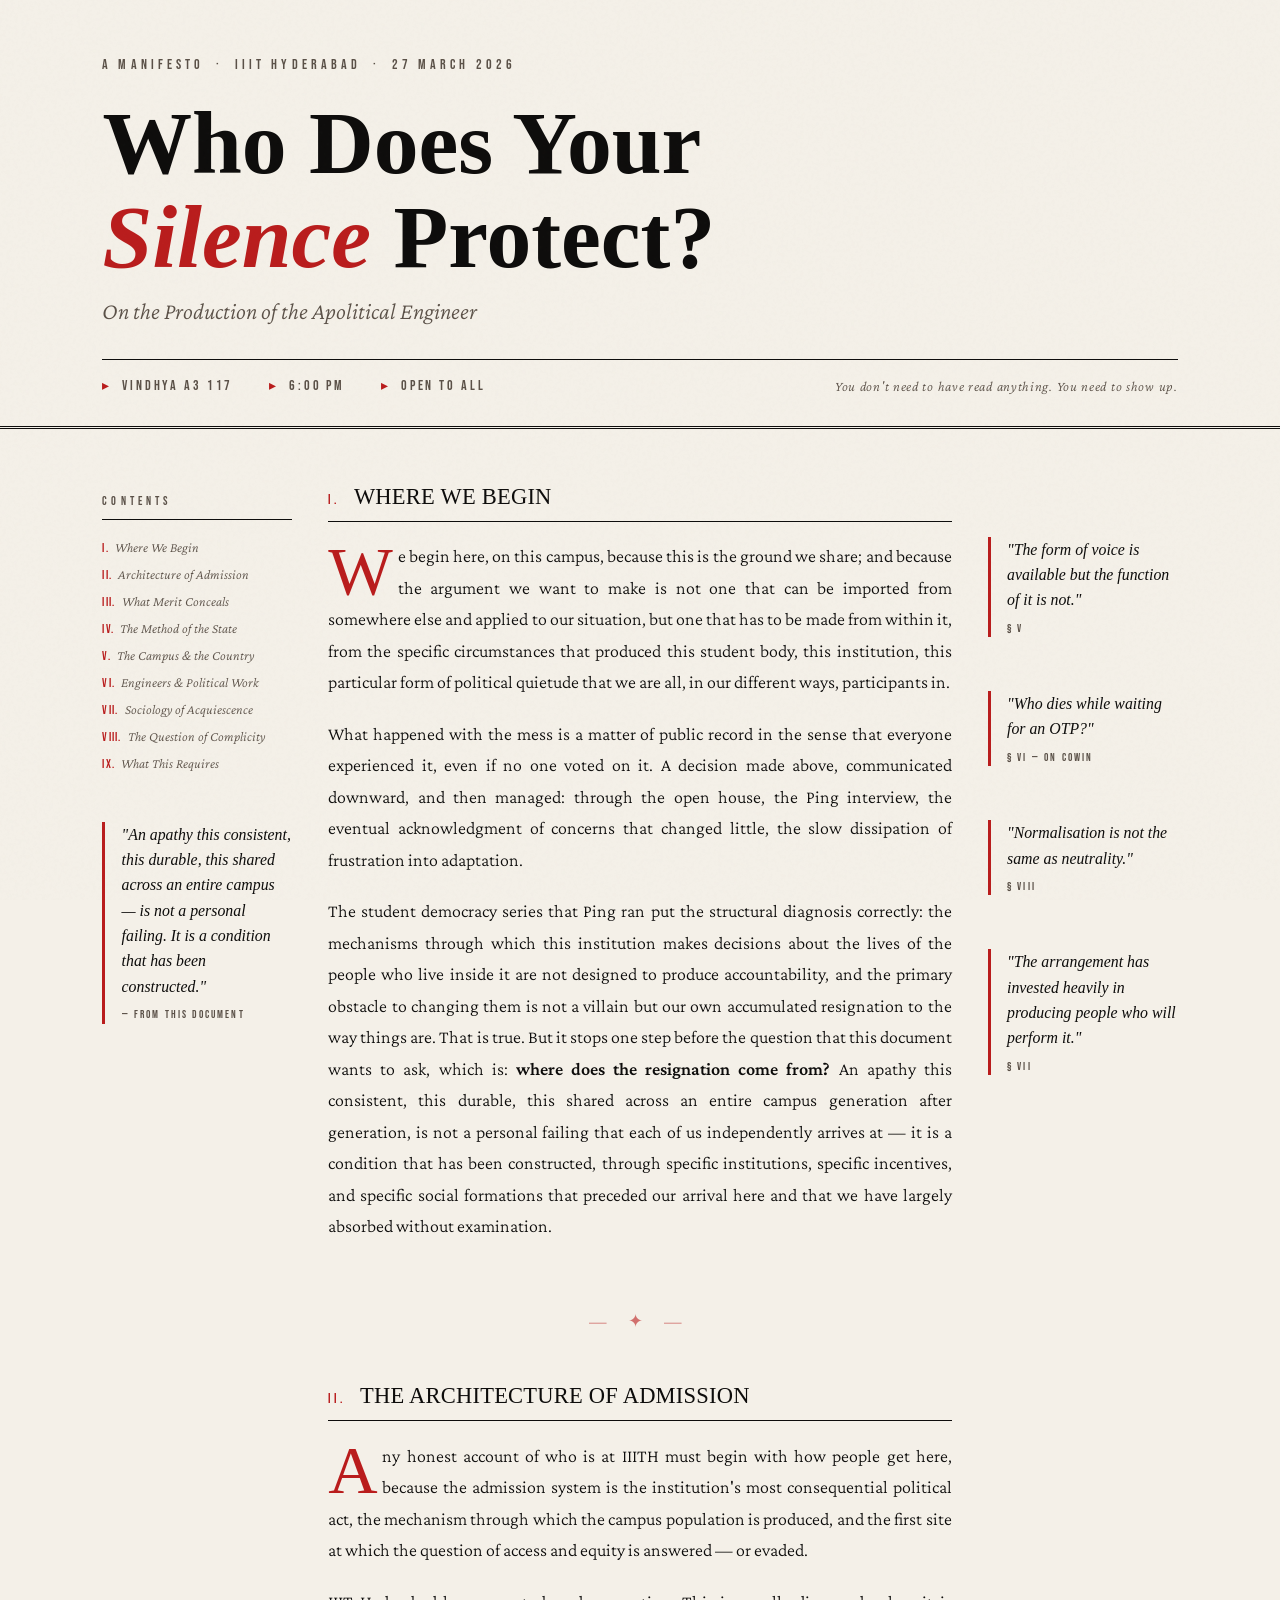
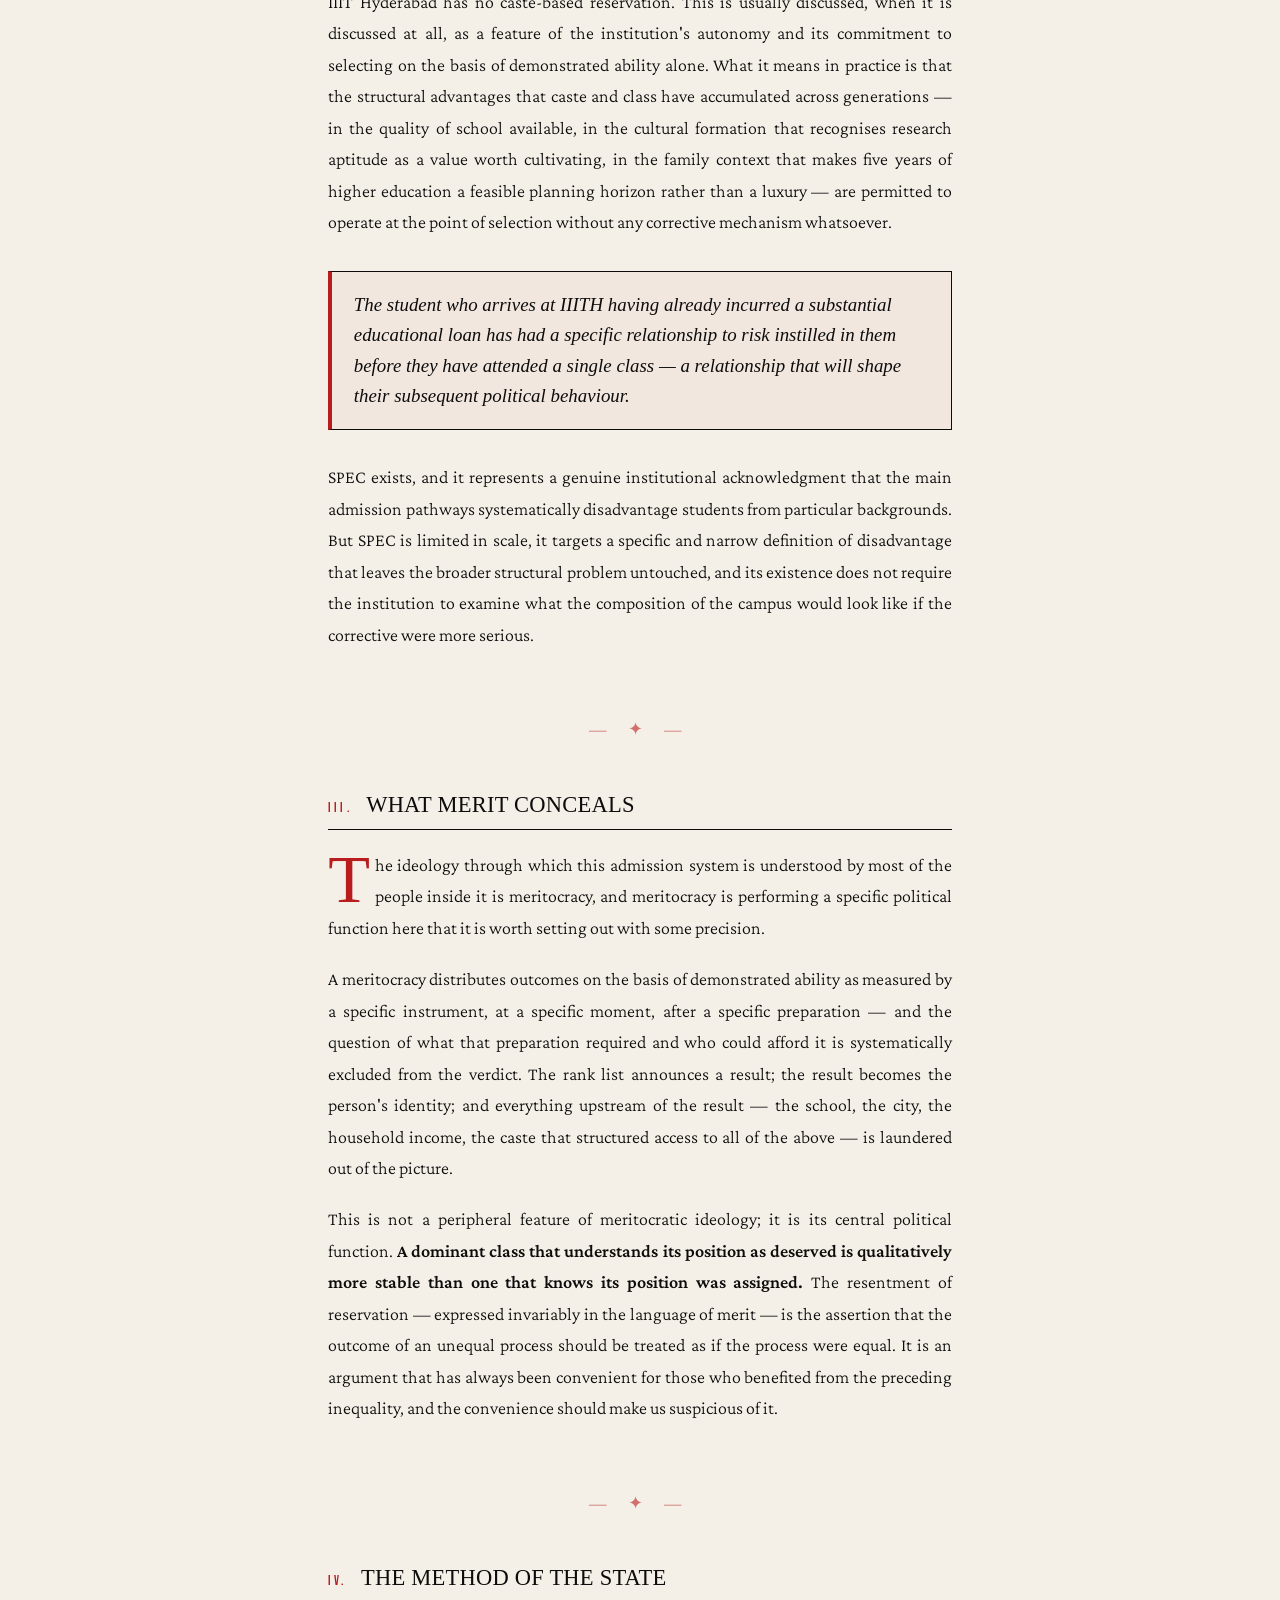
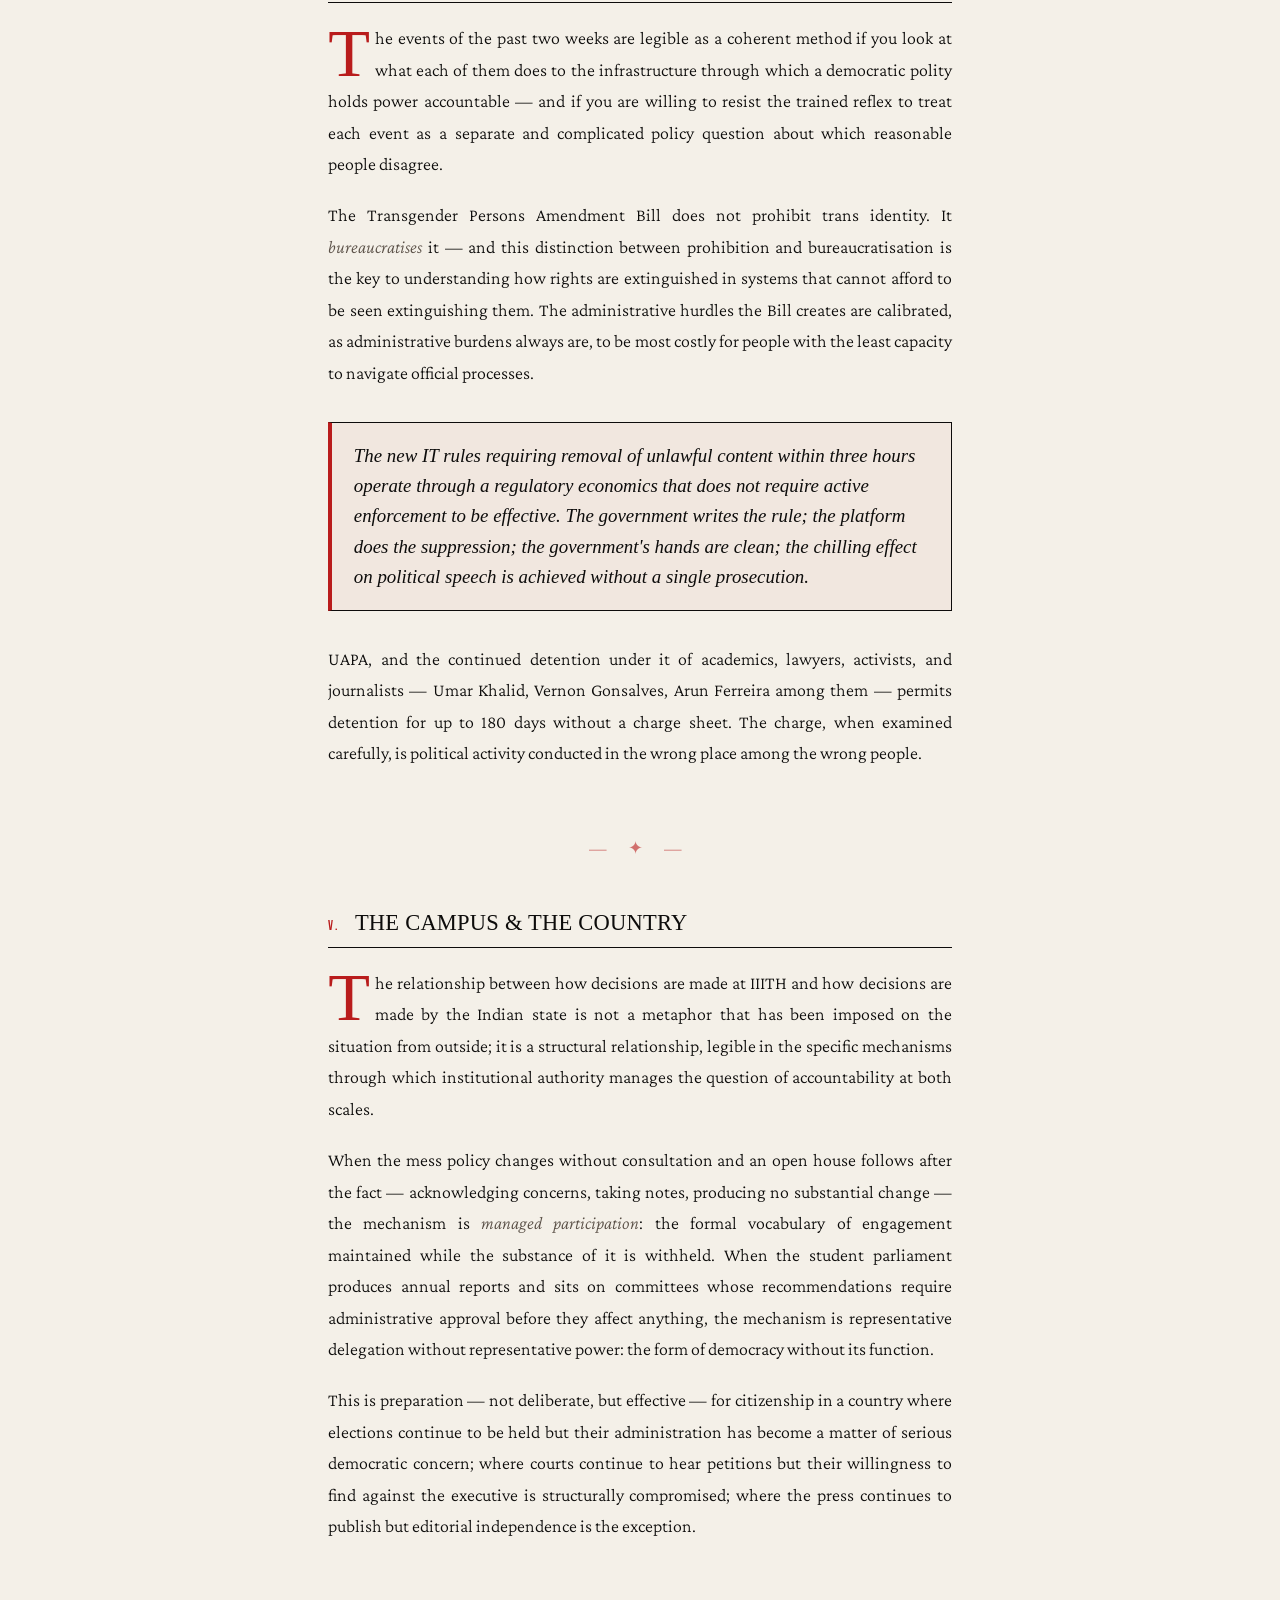
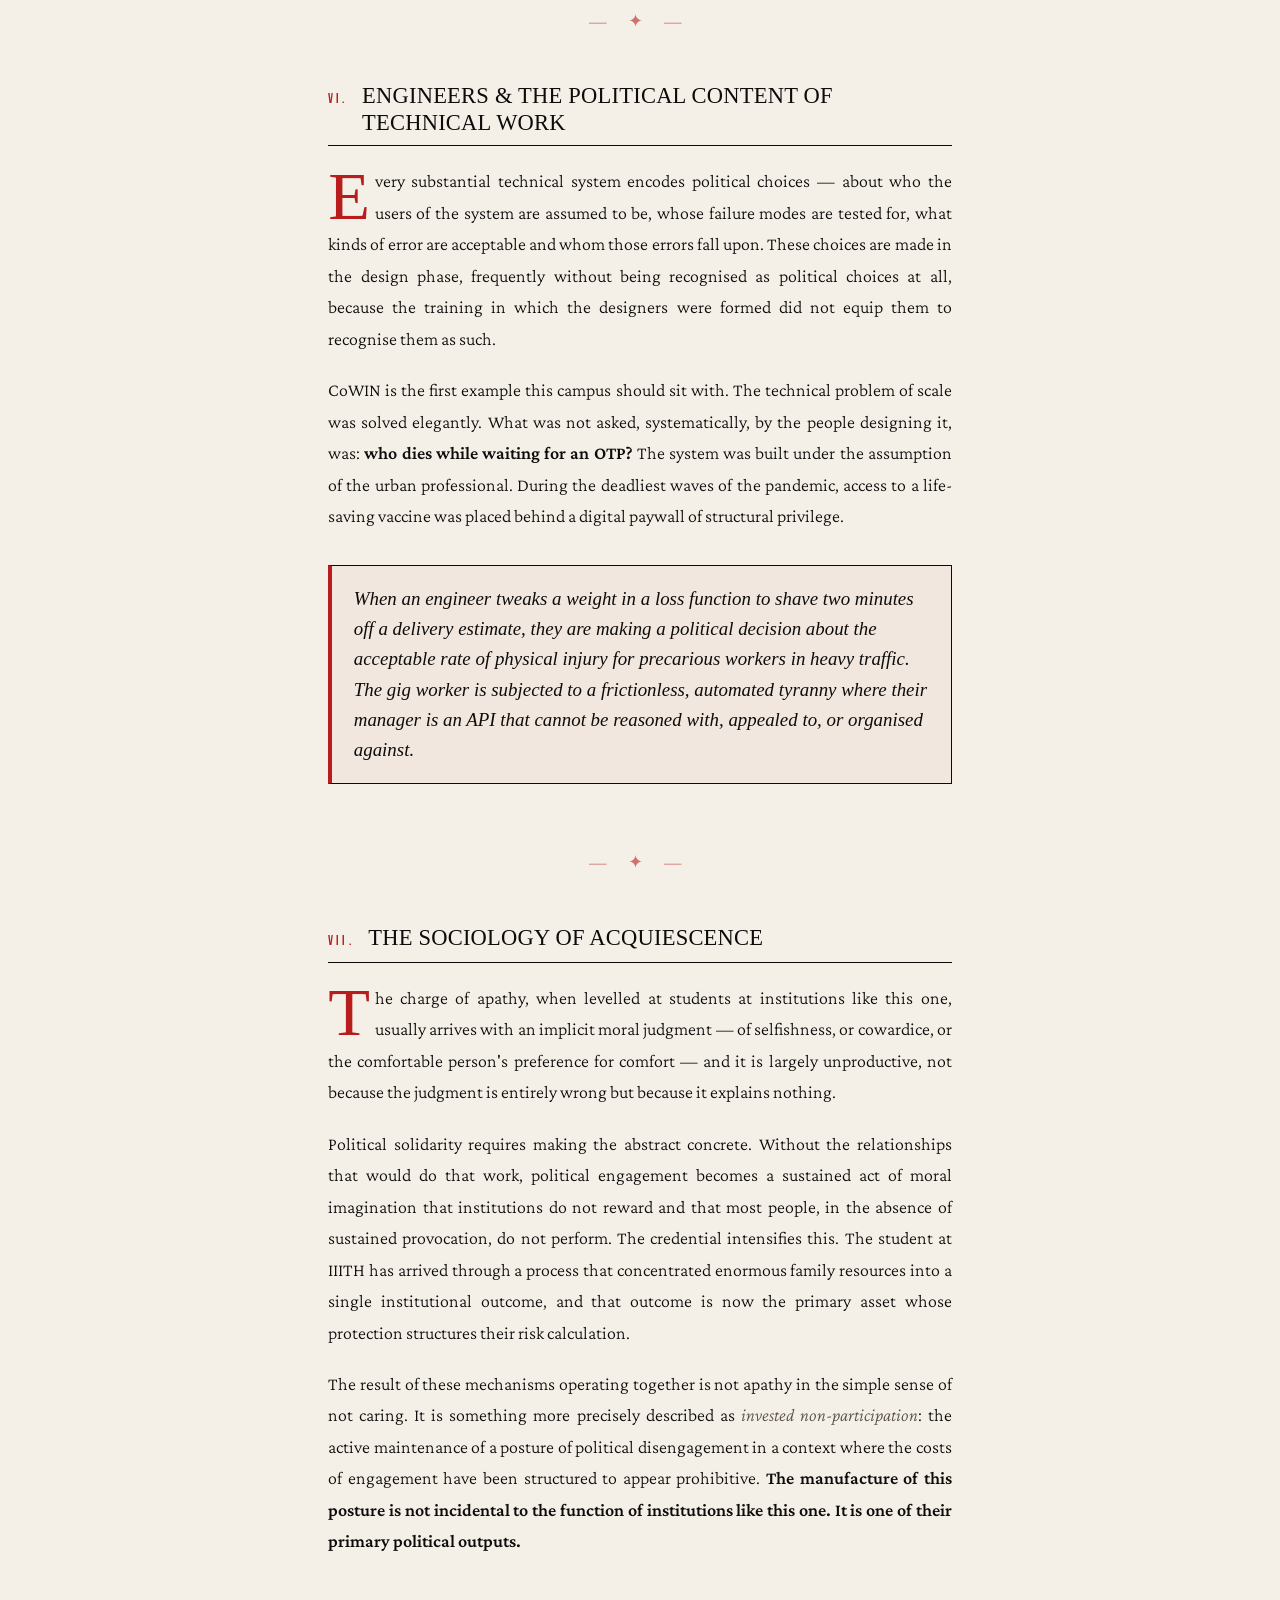
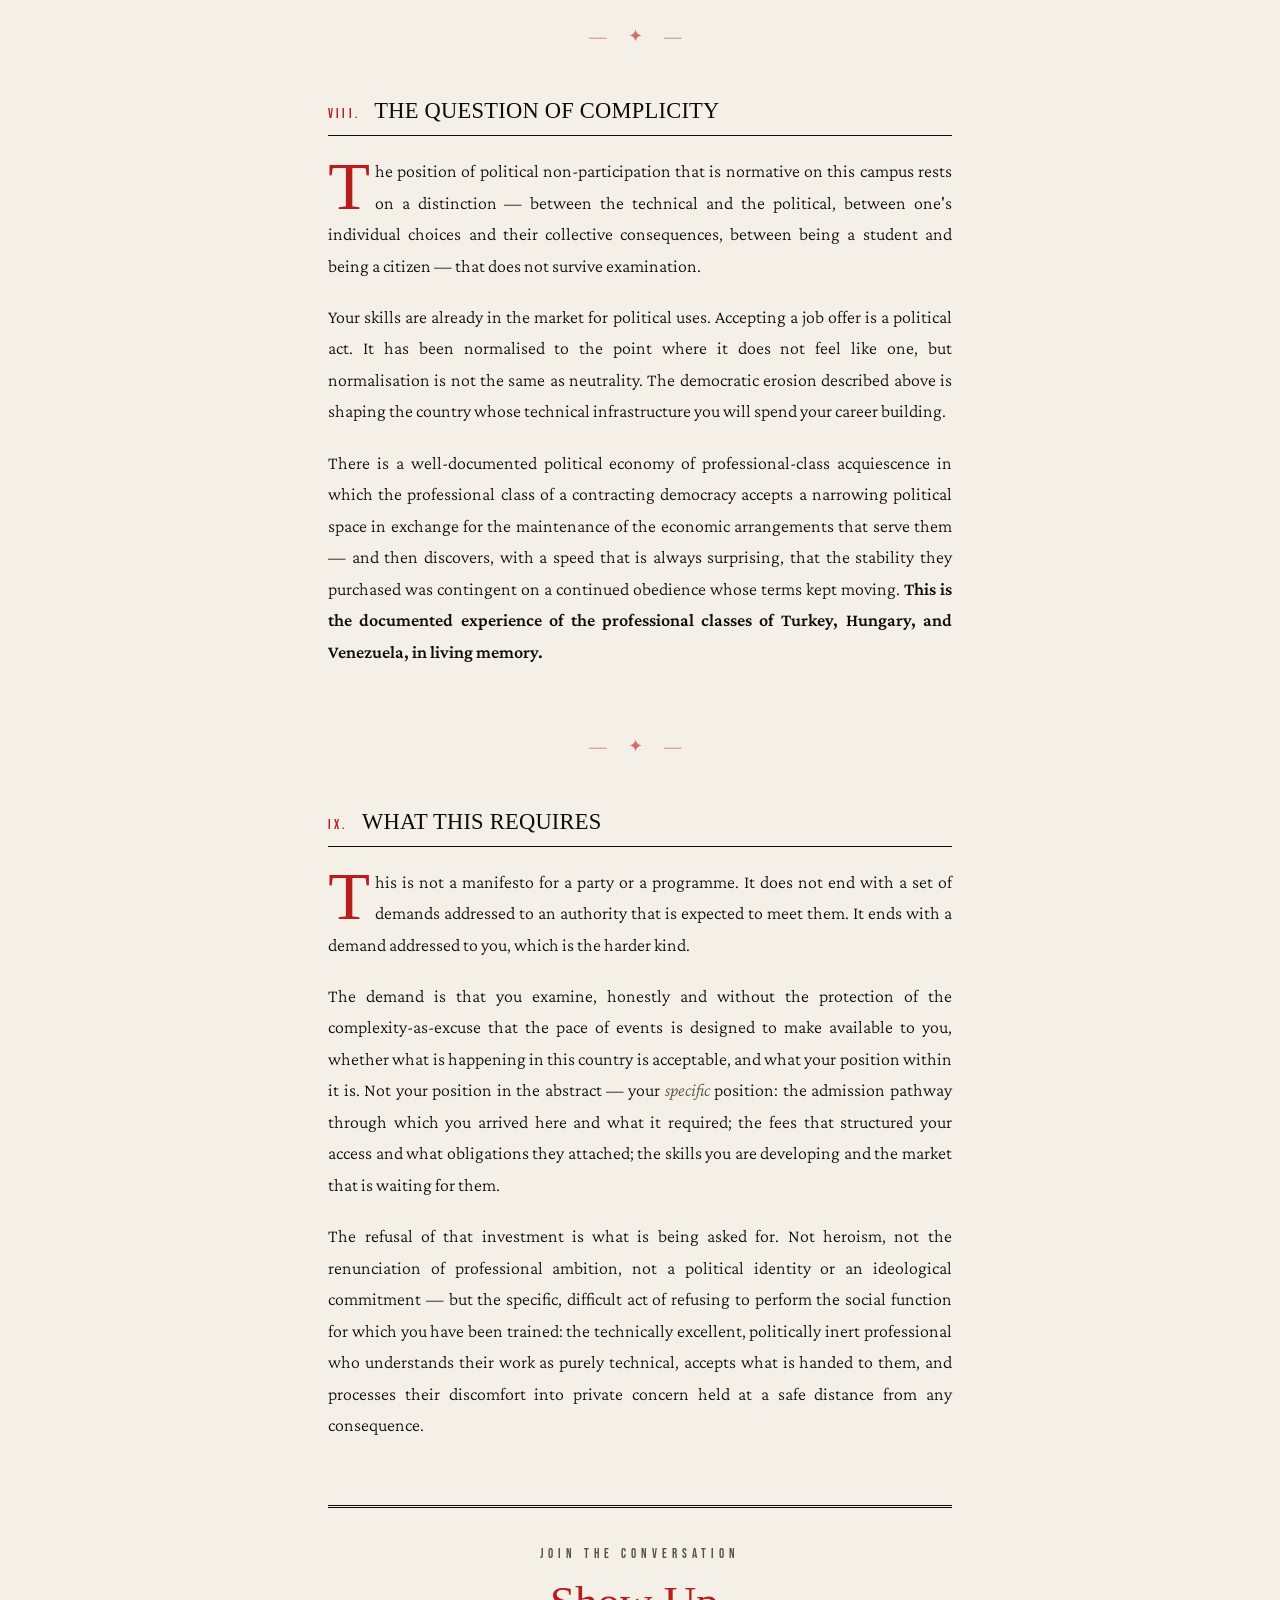
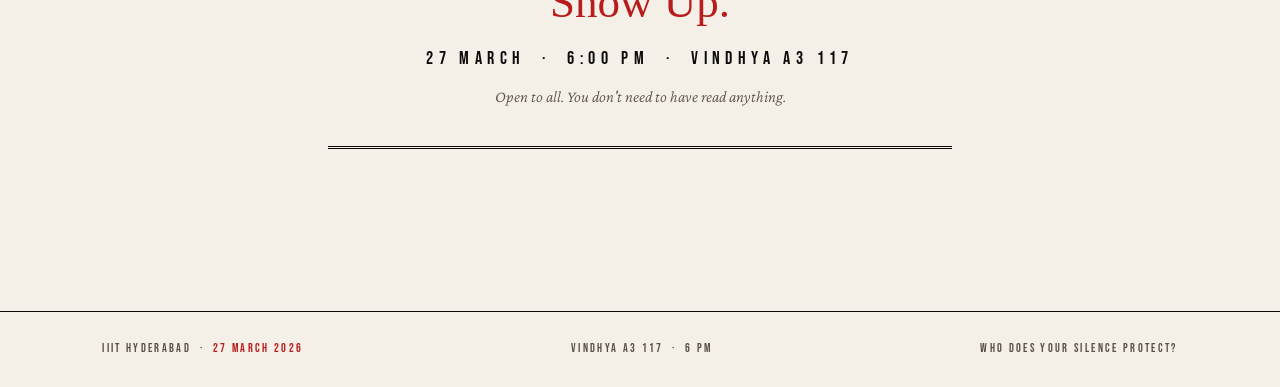
==== commit 7c2ddd61: "Update index.html" ====
--- a/static/silence/index.html
+++ b/static/silence/index.html
@@ -4,406 +4,570 @@
 <meta charset="UTF-8">
 <meta name="viewport" content="width=device-width, initial-scale=1.0">
 <title>Who Does Your Silence Protect?</title>
-<link href="https://fonts.googleapis.com/css2?family=Playfair+Display:ital,wght@0,400;0,700;0,900;1,400;1,700&family=Source+Serif+4:ital,opsz,wght@0,8..60,300;0,8..60,400;0,8..60,600;1,8..60,400&family=DM+Mono:wght@300;400&display=swap" rel="stylesheet">
+<link rel="preconnect" href="https://fonts.googleapis.com">
+<link href="https://fonts.googleapis.com/css2?family=IM+Fell+English:ital@0;1&family=Bebas+Neue&family=Crimson+Pro:ital,wght@0,300;0,400;0,600;1,300;1,400&display=swap" rel="stylesheet">
+
 <style>
   :root {
-    --black: #0a0a0a;
-    --white: #f0ece4;
-    --red: #c4291c;
-    --grey: #3a3a3a;
-    --rule: #2a2a2a;
-  }
-
-  * { margin: 0; padding: 0; box-sizing: border-box; }
+    --ink: #0d0c0b;
+    --paper: #f4f0e8;
+    --red: #b91c1c;
+    --red-dim: #7f1d1d;
+    --rule: #0d0c0b;
+    --muted: #5a5047;
+    --margin-outer: clamp(1.5rem, 8vw, 9rem);
+  }
+
+  *, *::before, *::after { box-sizing: border-box; margin: 0; padding: 0; }
 
   html {
-    font-size: 17px;
+    font-size: 18px;
     scroll-behavior: smooth;
   }
 
   body {
-    background: var(--black);
-    color: var(--white);
-    font-family: 'Source Serif 4', Georgia, serif;
-    line-height: 1.65;
-    -webkit-font-smoothing: antialiased;
-  }
-
-  ::selection {
-    background: var(--red);
-    color: var(--white);
-  }
-
-  /* ── masthead ── */
+    background-color: var(--paper);
+    color: var(--ink);
+    font-family: 'Crimson Pro', Georgia, serif;
+    font-weight: 300;
+    line-height: 1.75;
+    position: relative;
+    overflow-x: hidden;
+  }
+
+  /* Grain overlay */
+  body::before {
+    content: '';
+    position: fixed;
+    inset: 0;
+    background-image: url("data:image/svg+xml,%3Csvg viewBox='0 0 256 256' xmlns='http://www.w3.org/2000/svg'%3E%3Cfilter id='noise'%3E%3CfeTurbulence type='fractalNoise' baseFrequency='0.9' numOctaves='4' stitchTiles='stitch'/%3E%3C/filter%3E%3Crect width='100%25' height='100%25' filter='url(%23noise)' opacity='0.04'/%3E%3C/svg%3E");
+    pointer-events: none;
+    z-index: 1000;
+    opacity: 0.5;
+  }
+
+  /* ─── MASTHEAD ─── */
   .masthead {
-    border-bottom: 3px solid var(--white);
-    padding: 2.4rem 0 1.2rem;
-    text-align: center;
-  }
-
-  .masthead-inner {
-    max-width: 820px;
-    margin: 0 auto;
-    padding: 0 2rem;
-  }
-
-  .dateline {
-    font-family: 'DM Mono', monospace;
-    font-size: 0.72rem;
-    letter-spacing: 0.18em;
+    padding: 3rem var(--margin-outer) 0;
+    border-bottom: 3px double var(--rule);
+    padding-bottom: 1.5rem;
+    animation: fadeIn 0.8s ease both;
+  }
+
+  .masthead-eyebrow {
+    font-family: 'Bebas Neue', sans-serif;
+    font-size: 0.75rem;
+    letter-spacing: 0.3em;
+    color: var(--muted);
     text-transform: uppercase;
+    margin-bottom: 1rem;
+  }
+
+  .masthead-title {
+    font-family: 'IM Fell English', 'Times New Roman', serif;
+    font-size: clamp(2.6rem, 7vw, 6rem);
+    line-height: 1.05;
+    color: var(--ink);
+    margin-bottom: 0.4rem;
+  }
+
+  .masthead-title em {
     color: var(--red);
-    margin-bottom: 0.6rem;
-  }
-
-  .masthead h1 {
-    font-family: 'Playfair Display', Georgia, serif;
-    font-weight: 900;
-    font-size: clamp(2.6rem, 6.5vw, 4.4rem);
-    line-height: 1.05;
-    letter-spacing: -0.02em;
-    margin-bottom: 0.5rem;
-  }
-
-  .masthead .subtitle {
-    font-family: 'Source Serif 4', Georgia, serif;
-    font-style: italic;
-    font-weight: 300;
-    font-size: 1.15rem;
-    color: var(--white);
-    opacity: 0.7;
-  }
-
-  /* ── rules ── */
-  .rule-double {
-    border: none;
-    border-top: 3px double var(--rule);
-    margin: 0;
-  }
-
-  .rule-thin {
-    border: none;
-    border-top: 1px solid var(--rule);
-    margin: 0;
-  }
-
-  /* ── main column ── */
-  .column {
-    max-width: 820px;
-    margin: 0 auto;
-    padding: 0 2rem;
-  }
-
-  /* ── epigraph / drop section ── */
-  .epigraph {
-    padding: 2.8rem 0 2rem;
-    border-bottom: 1px solid var(--rule);
-  }
-
-  .epigraph p {
-    font-family: 'Playfair Display', Georgia, serif;
-    font-size: 1.35rem;
-    font-style: italic;
-    line-height: 1.55;
-    max-width: 640px;
-  }
-
-  .epigraph p em {
-    font-style: normal;
-    color: var(--red);
-    font-weight: 700;
-  }
-
-  /* ── body text ── */
-  .body-text {
-    padding: 2rem 0;
-    columns: 2;
-    column-gap: 2.8rem;
-    column-rule: 1px solid var(--rule);
-  }
-
-  .body-text p {
-    margin-bottom: 1.15rem;
-    text-align: justify;
-    hyphens: auto;
-  }
-
-  .body-text p.drop-cap::first-letter {
-    font-family: 'Playfair Display', Georgia, serif;
-    font-weight: 900;
-    font-size: 4.2rem;
-    float: left;
-    line-height: 0.78;
-    margin: 0.08em 0.12em 0 0;
-    color: var(--red);
-  }
-
-  .body-text .pull-quote {
-    break-inside: avoid;
-    border-top: 2px solid var(--red);
-    border-bottom: 2px solid var(--red);
-    padding: 1.2rem 0;
-    margin: 1.6rem 0;
-    font-family: 'Playfair Display', Georgia, serif;
-    font-size: 1.2rem;
-    font-style: italic;
-    line-height: 1.45;
-    text-align: left;
-    color: var(--white);
-  }
-
-  /* ── dossier / bulletin ── */
-  .bulletin {
-    padding: 2.2rem 0;
-    border-top: 3px solid var(--white);
-    border-bottom: 1px solid var(--rule);
-  }
-
-  .bulletin-header {
-    font-family: 'DM Mono', monospace;
-    font-size: 0.68rem;
-    letter-spacing: 0.22em;
-    text-transform: uppercase;
-    color: var(--red);
-    margin-bottom: 1.4rem;
-  }
-
-  .bulletin-list {
-    list-style: none;
-    padding: 0;
-  }
-
-  .bulletin-list li {
-    position: relative;
-    padding: 0.9rem 0 0.9rem 1.6rem;
-    border-bottom: 1px solid var(--rule);
-    font-size: 0.95rem;
-    line-height: 1.55;
-  }
-
-  .bulletin-list li:last-child {
-    border-bottom: none;
-  }
-
-  .bulletin-list li::before {
-    content: '■';
-    position: absolute;
-    left: 0;
-    top: 0.9rem;
-    color: var(--red);
-    font-size: 0.55rem;
-  }
-
-  /* ── callout / event ── */
-  .event-block {
-    margin: 2.4rem 0;
-    border: 2px solid var(--white);
-    padding: 2.4rem;
-    position: relative;
-  }
-
-  .event-block::before {
-    content: '';
-    position: absolute;
-    top: 6px;
-    left: 6px;
-    right: -6px;
-    bottom: -6px;
-    border: 1px solid var(--red);
-    z-index: -1;
-  }
-
-  .event-title {
-    font-family: 'Playfair Display', Georgia, serif;
-    font-weight: 900;
-    font-size: 1.6rem;
-    line-height: 1.2;
-    margin-bottom: 0.3rem;
-  }
-
-  .event-subtitle {
-    font-style: italic;
-    font-size: 0.95rem;
-    opacity: 0.7;
-    margin-bottom: 1.6rem;
-  }
-
-  .event-details {
+    font-style: italic;
+  }
+
+  .masthead-subtitle {
+    font-family: 'Crimson Pro', serif;
+    font-style: italic;
+    font-size: clamp(1rem, 2vw, 1.3rem);
+    color: var(--muted);
+    margin-bottom: 1.5rem;
+    max-width: 60ch;
+  }
+
+  .masthead-meta {
     display: flex;
     gap: 2rem;
     flex-wrap: wrap;
-  }
-
-  .event-detail {
+    align-items: center;
+    padding-top: 0.75rem;
+    border-top: 1px solid var(--rule);
+    font-family: 'Bebas Neue', sans-serif;
+    font-size: 0.8rem;
+    letter-spacing: 0.2em;
+    color: var(--muted);
+  }
+
+  .masthead-meta .accent { color: var(--red); }
+
+  /* ─── LAYOUT ─── */
+  .content-wrap {
+    display: grid;
+    grid-template-columns: 1fr clamp(30ch, 58%, 72ch) 1fr;
+    padding: 0 var(--margin-outer);
+    column-gap: 2rem;
+  }
+
+  .sidebar-left {
+    grid-column: 1;
+    padding-top: 3.5rem;
+    position: sticky;
+    top: 2rem;
+    height: fit-content;
+    align-self: start;
+  }
+
+  .main-body {
+    grid-column: 2;
+    padding: 3rem 0 6rem;
+  }
+
+  .sidebar-right {
+    grid-column: 3;
+    padding-top: 3.5rem;
+    position: sticky;
+    top: 2rem;
+    height: fit-content;
+    align-self: start;
+  }
+
+  /* ─── SIDEBAR NAV ─── */
+  .toc-label {
+    font-family: 'Bebas Neue', sans-serif;
+    font-size: 0.65rem;
+    letter-spacing: 0.35em;
+    color: var(--muted);
+    text-transform: uppercase;
+    margin-bottom: 0.75rem;
+    border-bottom: 1px solid var(--rule);
+    padding-bottom: 0.4rem;
+  }
+
+  .toc-list {
+    list-style: none;
+    font-size: 0.75rem;
+    line-height: 2;
+    font-family: 'Crimson Pro', serif;
+    font-style: italic;
+  }
+
+  .toc-list a {
+    color: var(--muted);
+    text-decoration: none;
+    transition: color 0.2s;
+  }
+
+  .toc-list a:hover { color: var(--red); }
+
+  .toc-list .num {
+    font-family: 'Bebas Neue', sans-serif;
+    font-style: normal;
+    font-size: 0.65rem;
+    letter-spacing: 0.1em;
+    color: var(--red);
+    margin-right: 0.3em;
+  }
+
+  /* ─── SIDEBAR PULL QUOTE ─── */
+  .sidebar-quote {
+    border-left: 3px solid var(--red);
+    padding-left: 0.9rem;
+    margin-top: 2.5rem;
+    font-family: 'IM Fell English', serif;
+    font-style: italic;
+    font-size: 0.88rem;
+    line-height: 1.6;
+    color: var(--ink);
+  }
+
+  .sidebar-quote cite {
+    display: block;
+    margin-top: 0.4rem;
+    font-family: 'Bebas Neue', sans-serif;
+    font-style: normal;
+    font-size: 0.6rem;
+    letter-spacing: 0.2em;
+    color: var(--muted);
+  }
+
+  /* ─── SECTION ─── */
+  .section {
+    margin-bottom: 3.5rem;
+    opacity: 0;
+    transform: translateY(18px);
+    transition: opacity 0.6s ease, transform 0.6s ease;
+  }
+
+  .section.visible {
+    opacity: 1;
+    transform: translateY(0);
+  }
+
+  .section-header {
     display: flex;
-    flex-direction: column;
-  }
-
-  .event-detail .label {
-    font-family: 'DM Mono', monospace;
-    font-size: 0.62rem;
+    align-items: baseline;
+    gap: 0.8rem;
+    margin-bottom: 1.1rem;
+    padding-bottom: 0.5rem;
+    border-bottom: 1px solid var(--rule);
+  }
+
+  .section-num {
+    font-family: 'Bebas Neue', sans-serif;
+    font-size: 0.7rem;
+    letter-spacing: 0.25em;
+    color: var(--red);
+    flex-shrink: 0;
+  }
+
+  .section-title {
+    font-family: 'IM Fell English', serif;
+    font-size: clamp(1.05rem, 2vw, 1.25rem);
+    font-weight: normal;
+    letter-spacing: 0.01em;
+    color: var(--ink);
+    text-transform: uppercase;
+    line-height: 1.2;
+  }
+
+  .section p {
+    margin-bottom: 1.1em;
+    font-size: 1rem;
+    color: var(--ink);
+    text-align: justify;
+    hyphens: auto;
+  }
+
+  .section p:last-child { margin-bottom: 0; }
+
+  /* Drop cap on first paragraph of each section */
+  .section p.dropcap::first-letter {
+    font-family: 'IM Fell English', serif;
+    font-size: 3.8em;
+    line-height: 0.78;
+    float: left;
+    margin-right: 0.07em;
+    margin-top: 0.05em;
+    color: var(--red);
+  }
+
+  /* Inline emphasis */
+  strong {
+    font-weight: 600;
+    color: var(--ink);
+  }
+
+  em {
+    font-style: italic;
+    color: var(--muted);
+  }
+
+  /* ─── RULE ORNAMENT ─── */
+  .ornament {
+    text-align: center;
+    color: var(--red);
+    font-size: 1rem;
+    letter-spacing: 0.5em;
+    margin: 2.5rem 0;
+    opacity: 0.6;
+  }
+
+  /* ─── CALLOUT BOX ─── */
+  .callout {
+    border: 1px solid var(--rule);
+    border-left: 4px solid var(--red);
+    padding: 1rem 1.2rem;
+    margin: 1.8rem 0;
+    background: rgba(185,28,28,0.04);
+  }
+
+  .callout p {
+    font-family: 'IM Fell English', serif;
+    font-style: italic;
+    font-size: 1.05rem !important;
+    text-align: left !important;
+    color: var(--ink) !important;
+    margin: 0 !important;
+    line-height: 1.6;
+  }
+
+  /* ─── CTA FOOTER ─── */
+  .cta-block {
+    border-top: 3px double var(--rule);
+    border-bottom: 3px double var(--rule);
+    padding: 2rem 0;
+    margin: 3rem 0;
+    text-align: center;
+  }
+
+  .cta-overline {
+    font-family: 'Bebas Neue', sans-serif;
+    font-size: 0.7rem;
+    letter-spacing: 0.4em;
+    color: var(--muted);
+    margin-bottom: 0.5rem;
+  }
+
+  .cta-main {
+    font-family: 'IM Fell English', serif;
+    font-size: clamp(1.4rem, 4vw, 2.5rem);
+    color: var(--red);
+    line-height: 1.2;
+    margin-bottom: 0.8rem;
+  }
+
+  .cta-detail {
+    font-family: 'Bebas Neue', sans-serif;
+    font-size: 1rem;
+    letter-spacing: 0.3em;
+    color: var(--ink);
+    margin-bottom: 0.4rem;
+  }
+
+  .cta-note {
+    font-family: 'Crimson Pro', serif;
+    font-style: italic;
+    font-size: 0.9rem;
+    color: var(--muted);
+  }
+
+  /* ─── FOOTER ─── */
+  footer {
+    padding: 1.5rem var(--margin-outer);
+    border-top: 1px solid var(--rule);
+    display: flex;
+    justify-content: space-between;
+    align-items: center;
+    flex-wrap: wrap;
+    gap: 0.5rem;
+    font-family: 'Bebas Neue', sans-serif;
+    font-size: 0.65rem;
     letter-spacing: 0.2em;
-    text-transform: uppercase;
-    color: var(--red);
-    margin-bottom: 0.2rem;
-  }
-
-  .event-detail .value {
-    font-family: 'Playfair Display', Georgia, serif;
-    font-size: 1.2rem;
-    font-weight: 700;
-  }
-
-  .event-open {
-    margin-top: 1.4rem;
-    font-family: 'DM Mono', monospace;
-    font-size: 0.72rem;
-    letter-spacing: 0.15em;
-    text-transform: uppercase;
-    opacity: 0.6;
-  }
-
-  /* ── closing ── */
-  .closing {
-    padding: 2.2rem 0 1.6rem;
-    border-top: 1px solid var(--rule);
-  }
-
-  .closing p {
-    margin-bottom: 1rem;
-    max-width: 640px;
-  }
-
-  .closing p.final {
-    font-family: 'Playfair Display', Georgia, serif;
-    font-weight: 700;
-    font-size: 1.15rem;
-    color: var(--red);
-  }
-
-  /* ── colophon ── */
-  .colophon {
-    border-top: 3px solid var(--white);
-    padding: 1.2rem 0;
-    text-align: center;
-    font-family: 'DM Mono', monospace;
-    font-size: 0.65rem;
-    letter-spacing: 0.15em;
-    text-transform: uppercase;
-    opacity: 0.35;
-  }
-
-  /* ── responsive ── */
-  @media (max-width: 680px) {
-    html { font-size: 16px; }
-
-    .body-text {
-      columns: 1;
-      column-rule: none;
+    color: var(--muted);
+  }
+
+  footer .red { color: var(--red); }
+
+  /* ─── ANIMATIONS ─── */
+  @keyframes fadeIn {
+    from { opacity: 0; transform: translateY(-10px); }
+    to   { opacity: 1; transform: translateY(0); }
+  }
+
+  /* ─── RESPONSIVE ─── */
+  @media (max-width: 900px) {
+    .content-wrap {
+      grid-template-columns: 1fr;
+      padding: 0 1.5rem;
     }
-
-    .event-block {
-      padding: 1.6rem;
-    }
-
-    .event-details {
-      gap: 1.2rem;
-    }
-
-    .column {
-      padding: 0 1.4rem;
-    }
-  }
-
-  /* ── load animation ── */
-  @keyframes fadeUp {
-    from { opacity: 0; transform: translateY(18px); }
-    to   { opacity: 1; transform: translateY(0); }
-  }
-
-  .masthead, .epigraph, .body-text, .bulletin, .event-block, .closing {
-    animation: fadeUp 0.7s ease-out both;
-  }
-  .epigraph      { animation-delay: 0.1s; }
-  .body-text     { animation-delay: 0.2s; }
-  .bulletin      { animation-delay: 0.3s; }
-  .event-block   { animation-delay: 0.4s; }
-  .closing       { animation-delay: 0.5s; }
+    .sidebar-left, .sidebar-right { display: none; }
+    .main-body { grid-column: 1; padding: 2rem 0 4rem; }
+    .masthead { padding: 2rem 1.5rem 1.5rem; }
+    footer { padding: 1.5rem; }
+  }
 </style>
 </head>
 <body>
 
+<!-- ░░ MASTHEAD ░░ -->
 <header class="masthead">
-  <div class="masthead-inner">
-    <p class="dateline">27 March 2026 &middot; IIIT Hyderabad</p>
-    <h1>Who Does Your Silence Protect?</h1>
-    <p class="subtitle">A Conversation About the Community We're Building by Doing Nothing</p>
+  <div class="masthead-eyebrow">A Manifesto &nbsp;·&nbsp; IIIT Hyderabad &nbsp;·&nbsp; 27 March 2026</div>
+  <h1 class="masthead-title">Who Does Your<br><em>Silence</em> Protect?</h1>
+  <p class="masthead-subtitle">On the Production of the Apolitical Engineer</p>
+  <div class="masthead-meta">
+    <span><span class="accent">▸</span>&nbsp; Vindhya A3 117</span>
+    <span><span class="accent">▸</span>&nbsp; 6:00 PM</span>
+    <span><span class="accent">▸</span>&nbsp; Open to All</span>
+    <span style="margin-left:auto; font-style:italic; font-family:'Crimson Pro',serif; font-size:0.78rem; letter-spacing:0.05em;">You don't need to have read anything. You need to show up.</span>
   </div>
 </header>
 
-<div class="column">
-
-  <section class="epigraph">
-    <p>If you've ever said <em>"I'm here to study, not do politics"</em> — this conversation is specifically for you.</p>
-  </section>
-
-  <section class="body-text">
-    <p class="drop-cap">When the arbitrary changes to mess policy were being made — and continue to be made — there were a few angry emails. When the disciplinary committee ran inquisitions instead of hearings, someone wrote a zinger on the mailing list and we all moved on. When single-use plastics were banned with no consultation, there were a few more. Every time, the cycle repeats, all for things we should have gotten in the first place. Why should we fight to be represented in the spaces we live in?</p>
-
-    <p>That lesson scales.</p>
-
-    <div class="pull-quote">"The habit of accepting what's handed to us without demanding a say doesn't stay on campus. It graduates with us."</div>
-
-    <p>The structure is identical. Decisions made without consultation. No transparency. No accountability. And a population trained to cope — with denial, anger, bargaining, depression, then finally, as always, acceptance. The only difference is scale. On campus, the cost is a worse mess and an opaque disciplinary process. Out there, the cost is people's homes, votes, identities, and freedom.</p>
-
-    <p>It's worth examining this apathy: the habit of accepting what's handed to us without demanding a say doesn't stay on campus. It graduates with us.</p>
-  </section>
-
-  <section class="bulletin">
-    <p class="bulletin-header">In the past two weeks</p>
-    <ul class="bulletin-list">
-      <li>The Parliament passed the Transgender Persons Amendment Bill — curbing the right to self-identify by subjecting legal recognition to medical and bureaucratic approval.</li>
-      <li>The Election Commission initiated voter roll revisions across multiple states, affecting crores of voters.</li>
-      <li>The Chief Justice of India directed NCERT to withdraw a social science textbook that referenced facts on judicial corruption.</li>
-      <li>New IT rules enforcing a 3-hour deadline for social media platforms to remove "unlawful content" have come into effect.</li>
-      <li>Sonam Wangchuk was released after detention by Delhi Police during a protest march, with critics arguing the detention itself lacked legal basis.</li>
-      <li>Students, activists, and journalists continue to remain incarcerated under UAPA without trial — in several cases for over five years.</li>
+<!-- ░░ THREE-COLUMN LAYOUT ░░ -->
+<div class="content-wrap">
+
+  <!-- Left sidebar: TOC -->
+  <aside class="sidebar-left">
+    <div class="toc-label">Contents</div>
+    <ul class="toc-list">
+      <li><a href="#s1"><span class="num">I.</span> Where We Begin</a></li>
+      <li><a href="#s2"><span class="num">II.</span> Architecture of Admission</a></li>
+      <li><a href="#s3"><span class="num">III.</span> What Merit Conceals</a></li>
+      <li><a href="#s4"><span class="num">IV.</span> The Method of the State</a></li>
+      <li><a href="#s5"><span class="num">V.</span> The Campus & the Country</a></li>
+      <li><a href="#s6"><span class="num">VI.</span> Engineers & Political Work</a></li>
+      <li><a href="#s7"><span class="num">VII.</span> Sociology of Acquiescence</a></li>
+      <li><a href="#s8"><span class="num">VIII.</span> The Question of Complicity</a></li>
+      <li><a href="#s9"><span class="num">IX.</span> What This Requires</a></li>
     </ul>
-  </section>
-
-  <div class="event-block">
-    <p class="event-title">"Who Does Your Silence Protect?"</p>
-    <p class="event-subtitle">A Conversation About the Community We're Building by Doing Nothing</p>
-    <div class="event-details">
-      <div class="event-detail">
-        <span class="label">Date</span>
-        <span class="value">27th March</span>
-      </div>
-      <div class="event-detail">
-        <span class="label">Time</span>
-        <span class="value">6:00 PM</span>
-      </div>
-      <div class="event-detail">
-        <span class="label">Venue</span>
-        <span class="value">Vindhya A3 117</span>
-      </div>
+    <blockquote class="sidebar-quote">
+      "An apathy this consistent, this durable, this shared across an entire campus — is not a personal failing. It is a condition that has been constructed."
+      <cite>— from this document</cite>
+    </blockquote>
+  </aside>
+
+  <!-- Main body -->
+  <main class="main-body">
+
+    <section class="section" id="s1">
+      <div class="section-header">
+        <span class="section-num">I.</span>
+        <h2 class="section-title">Where We Begin</h2>
+      </div>
+      <p class="dropcap">We begin here, on this campus, because this is the ground we share; and because the argument we want to make is not one that can be imported from somewhere else and applied to our situation, but one that has to be made from within it, from the specific circumstances that produced this student body, this institution, this particular form of political quietude that we are all, in our different ways, participants in.</p>
+      <p>What happened with the mess is a matter of public record in the sense that everyone experienced it, even if no one voted on it. A decision made above, communicated downward, and then managed: through the open house, the Ping interview, the eventual acknowledgment of concerns that changed little, the slow dissipation of frustration into adaptation.</p>
+      <p>The student democracy series that Ping ran put the structural diagnosis correctly: the mechanisms through which this institution makes decisions about the lives of the people who live inside it are not designed to produce accountability, and the primary obstacle to changing them is not a villain but our own accumulated resignation to the way things are. That is true. But it stops one step before the question that this document wants to ask, which is: <strong>where does the resignation come from?</strong> An apathy this consistent, this durable, this shared across an entire campus generation after generation, is not a personal failing that each of us independently arrives at — it is a condition that has been constructed, through specific institutions, specific incentives, and specific social formations that preceded our arrival here and that we have largely absorbed without examination.</p>
+    </section>
+
+    <div class="ornament">— ✦ —</div>
+
+    <section class="section" id="s2">
+      <div class="section-header">
+        <span class="section-num">II.</span>
+        <h2 class="section-title">The Architecture of Admission</h2>
+      </div>
+      <p class="dropcap">Any honest account of who is at IIITH must begin with how people get here, because the admission system is the institution's most consequential political act, the mechanism through which the campus population is produced, and the first site at which the question of access and equity is answered — or evaded.</p>
+      <p>IIIT Hyderabad has no caste-based reservation. This is usually discussed, when it is discussed at all, as a feature of the institution's autonomy and its commitment to selecting on the basis of demonstrated ability alone. What it means in practice is that the structural advantages that caste and class have accumulated across generations — in the quality of school available, in the cultural formation that recognises research aptitude as a value worth cultivating, in the family context that makes five years of higher education a feasible planning horizon rather than a luxury — are permitted to operate at the point of selection without any corrective mechanism whatsoever.</p>
+      <div class="callout">
+        <p>The student who arrives at IIITH having already incurred a substantial educational loan has had a specific relationship to risk instilled in them before they have attended a single class — a relationship that will shape their subsequent political behaviour.</p>
+      </div>
+      <p>SPEC exists, and it represents a genuine institutional acknowledgment that the main admission pathways systematically disadvantage students from particular backgrounds. But SPEC is limited in scale, it targets a specific and narrow definition of disadvantage that leaves the broader structural problem untouched, and its existence does not require the institution to examine what the composition of the campus would look like if the corrective were more serious.</p>
+    </section>
+
+    <div class="ornament">— ✦ —</div>
+
+    <section class="section" id="s3">
+      <div class="section-header">
+        <span class="section-num">III.</span>
+        <h2 class="section-title">What Merit Conceals</h2>
+      </div>
+      <p class="dropcap">The ideology through which this admission system is understood by most of the people inside it is meritocracy, and meritocracy is performing a specific political function here that it is worth setting out with some precision.</p>
+      <p>A meritocracy distributes outcomes on the basis of demonstrated ability as measured by a specific instrument, at a specific moment, after a specific preparation — and the question of what that preparation required and who could afford it is systematically excluded from the verdict. The rank list announces a result; the result becomes the person's identity; and everything upstream of the result — the school, the city, the household income, the caste that structured access to all of the above — is laundered out of the picture.</p>
+      <p>This is not a peripheral feature of meritocratic ideology; it is its central political function. <strong>A dominant class that understands its position as deserved is qualitatively more stable than one that knows its position was assigned.</strong> The resentment of reservation — expressed invariably in the language of merit — is the assertion that the outcome of an unequal process should be treated as if the process were equal. It is an argument that has always been convenient for those who benefited from the preceding inequality, and the convenience should make us suspicious of it.</p>
+    </section>
+
+    <div class="ornament">— ✦ —</div>
+
+    <section class="section" id="s4">
+      <div class="section-header">
+        <span class="section-num">IV.</span>
+        <h2 class="section-title">The Method of the State</h2>
+      </div>
+      <p class="dropcap">The events of the past two weeks are legible as a coherent method if you look at what each of them does to the infrastructure through which a democratic polity holds power accountable — and if you are willing to resist the trained reflex to treat each event as a separate and complicated policy question about which reasonable people disagree.</p>
+      <p>The Transgender Persons Amendment Bill does not prohibit trans identity. It <em>bureaucratises</em> it — and this distinction between prohibition and bureaucratisation is the key to understanding how rights are extinguished in systems that cannot afford to be seen extinguishing them. The administrative hurdles the Bill creates are calibrated, as administrative burdens always are, to be most costly for people with the least capacity to navigate official processes.</p>
+      <div class="callout">
+        <p>The new IT rules requiring removal of unlawful content within three hours operate through a regulatory economics that does not require active enforcement to be effective. The government writes the rule; the platform does the suppression; the government's hands are clean; the chilling effect on political speech is achieved without a single prosecution.</p>
+      </div>
+      <p>UAPA, and the continued detention under it of academics, lawyers, activists, and journalists — Umar Khalid, Vernon Gonsalves, Arun Ferreira among them — permits detention for up to 180 days without a charge sheet. The charge, when examined carefully, is political activity conducted in the wrong place among the wrong people.</p>
+    </section>
+
+    <div class="ornament">— ✦ —</div>
+
+    <section class="section" id="s5">
+      <div class="section-header">
+        <span class="section-num">V.</span>
+        <h2 class="section-title">The Campus &amp; the Country</h2>
+      </div>
+      <p class="dropcap">The relationship between how decisions are made at IIITH and how decisions are made by the Indian state is not a metaphor that has been imposed on the situation from outside; it is a structural relationship, legible in the specific mechanisms through which institutional authority manages the question of accountability at both scales.</p>
+      <p>When the mess policy changes without consultation and an open house follows after the fact — acknowledging concerns, taking notes, producing no substantial change — the mechanism is <em>managed participation</em>: the formal vocabulary of engagement maintained while the substance of it is withheld. When the student parliament produces annual reports and sits on committees whose recommendations require administrative approval before they affect anything, the mechanism is representative delegation without representative power: the form of democracy without its function.</p>
+      <p>This is preparation — not deliberate, but effective — for citizenship in a country where elections continue to be held but their administration has become a matter of serious democratic concern; where courts continue to hear petitions but their willingness to find against the executive is structurally compromised; where the press continues to publish but editorial independence is the exception.</p>
+    </section>
+
+    <div class="ornament">— ✦ —</div>
+
+    <section class="section" id="s6">
+      <div class="section-header">
+        <span class="section-num">VI.</span>
+        <h2 class="section-title">Engineers &amp; the Political Content of Technical Work</h2>
+      </div>
+      <p class="dropcap">Every substantial technical system encodes political choices — about who the users of the system are assumed to be, whose failure modes are tested for, what kinds of error are acceptable and whom those errors fall upon. These choices are made in the design phase, frequently without being recognised as political choices at all, because the training in which the designers were formed did not equip them to recognise them as such.</p>
+      <p>CoWIN is the first example this campus should sit with. The technical problem of scale was solved elegantly. What was not asked, systematically, by the people designing it, was: <strong>who dies while waiting for an OTP?</strong> The system was built under the assumption of the urban professional. During the deadliest waves of the pandemic, access to a life-saving vaccine was placed behind a digital paywall of structural privilege.</p>
+      <div class="callout">
+        <p>When an engineer tweaks a weight in a loss function to shave two minutes off a delivery estimate, they are making a political decision about the acceptable rate of physical injury for precarious workers in heavy traffic. The gig worker is subjected to a frictionless, automated tyranny where their manager is an API that cannot be reasoned with, appealed to, or organised against.</p>
+      </div>
+    </section>
+
+    <div class="ornament">— ✦ —</div>
+
+    <section class="section" id="s7">
+      <div class="section-header">
+        <span class="section-num">VII.</span>
+        <h2 class="section-title">The Sociology of Acquiescence</h2>
+      </div>
+      <p class="dropcap">The charge of apathy, when levelled at students at institutions like this one, usually arrives with an implicit moral judgment — of selfishness, or cowardice, or the comfortable person's preference for comfort — and it is largely unproductive, not because the judgment is entirely wrong but because it explains nothing.</p>
+      <p>Political solidarity requires making the abstract concrete. Without the relationships that would do that work, political engagement becomes a sustained act of moral imagination that institutions do not reward and that most people, in the absence of sustained provocation, do not perform. The credential intensifies this. The student at IIITH has arrived through a process that concentrated enormous family resources into a single institutional outcome, and that outcome is now the primary asset whose protection structures their risk calculation.</p>
+      <p>The result of these mechanisms operating together is not apathy in the simple sense of not caring. It is something more precisely described as <em>invested non-participation</em>: the active maintenance of a posture of political disengagement in a context where the costs of engagement have been structured to appear prohibitive. <strong>The manufacture of this posture is not incidental to the function of institutions like this one. It is one of their primary political outputs.</strong></p>
+    </section>
+
+    <div class="ornament">— ✦ —</div>
+
+    <section class="section" id="s8">
+      <div class="section-header">
+        <span class="section-num">VIII.</span>
+        <h2 class="section-title">The Question of Complicity</h2>
+      </div>
+      <p class="dropcap">The position of political non-participation that is normative on this campus rests on a distinction — between the technical and the political, between one's individual choices and their collective consequences, between being a student and being a citizen — that does not survive examination.</p>
+      <p>Your skills are already in the market for political uses. Accepting a job offer is a political act. It has been normalised to the point where it does not feel like one, but normalisation is not the same as neutrality. The democratic erosion described above is shaping the country whose technical infrastructure you will spend your career building.</p>
+      <p>There is a well-documented political economy of professional-class acquiescence in which the professional class of a contracting democracy accepts a narrowing political space in exchange for the maintenance of the economic arrangements that serve them — and then discovers, with a speed that is always surprising, that the stability they purchased was contingent on a continued obedience whose terms kept moving. <strong>This is the documented experience of the professional classes of Turkey, Hungary, and Venezuela, in living memory.</strong></p>
+    </section>
+
+    <div class="ornament">— ✦ —</div>
+
+    <section class="section" id="s9">
+      <div class="section-header">
+        <span class="section-num">IX.</span>
+        <h2 class="section-title">What This Requires</h2>
+      </div>
+      <p class="dropcap">This is not a manifesto for a party or a programme. It does not end with a set of demands addressed to an authority that is expected to meet them. It ends with a demand addressed to you, which is the harder kind.</p>
+      <p>The demand is that you examine, honestly and without the protection of the complexity-as-excuse that the pace of events is designed to make available to you, whether what is happening in this country is acceptable, and what your position within it is. Not your position in the abstract — your <em>specific</em> position: the admission pathway through which you arrived here and what it required; the fees that structured your access and what obligations they attached; the skills you are developing and the market that is waiting for them.</p>
+      <p>The refusal of that investment is what is being asked for. Not heroism, not the renunciation of professional ambition, not a political identity or an ideological commitment — but the specific, difficult act of refusing to perform the social function for which you have been trained: the technically excellent, politically inert professional who understands their work as purely technical, accepts what is handed to them, and processes their discomfort into private concern held at a safe distance from any consequence.</p>
+    </section>
+
+    <!-- CTA -->
+    <div class="cta-block">
+      <div class="cta-overline">Join the Conversation</div>
+      <div class="cta-main">Show Up.</div>
+      <div class="cta-detail">27 March &nbsp;·&nbsp; 6:00 PM &nbsp;·&nbsp; Vindhya A3 117</div>
+      <p class="cta-note">Open to all. You don't need to have read anything.</p>
     </div>
-    <p class="event-open">Open to all</p>
-  </div>
-
-  <section class="closing">
-    <p>This isn't going to be a lecture or a panel discussion. We want you to think and speak about the state. This is a space where we, together, will look critically at what's actually happening — on this campus and in this country — and ask a simple question: who benefits when we look away?</p>
-
-    <p>You don't need to have read anything. You don't need to call yourself political. You just need to show up. Because your skills, your taxes, your caste position, and your silence are already deployed. The only question is whether you chose that, or it was chosen for you.</p>
-
-    <p class="final">Hope to see you there.</p>
-  </section>
-
-  <footer class="colophon">
-    &bull; &bull; &bull;
-  </footer>
+
+  </main>
+
+  <!-- Right sidebar: pull quotes -->
+  <aside class="sidebar-right">
+    <blockquote class="sidebar-quote">
+      "The form of voice is available but the function of it is not."
+      <cite>§ V</cite>
+    </blockquote>
+    <blockquote class="sidebar-quote" style="margin-top:3rem;">
+      "Who dies while waiting for an OTP?"
+      <cite>§ VI — on CoWIN</cite>
+    </blockquote>
+    <blockquote class="sidebar-quote" style="margin-top:3rem;">
+      "Normalisation is not the same as neutrality."
+      <cite>§ VIII</cite>
+    </blockquote>
+    <blockquote class="sidebar-quote" style="margin-top:3rem;">
+      "The arrangement has invested heavily in producing people who will perform it."
+      <cite>§ VII</cite>
+    </blockquote>
+  </aside>
 
 </div>
 
+<footer>
+  <span>IIIT Hyderabad &nbsp;·&nbsp; <span class="red">27 March 2026</span></span>
+  <span>Vindhya A3 117 &nbsp;·&nbsp; 6 PM</span>
+  <span>Who Does Your Silence Protect?</span>
+</footer>
+
+<script>
+  // Scroll reveal
+  const sections = document.querySelectorAll('.section');
+  const observer = new IntersectionObserver(
+    (entries) => entries.forEach(e => { if (e.isIntersecting) e.target.classList.add('visible'); }),
+    { threshold: 0.08 }
+  );
+  sections.forEach(s => observer.observe(s));
+</script>
 </body>
 </html>
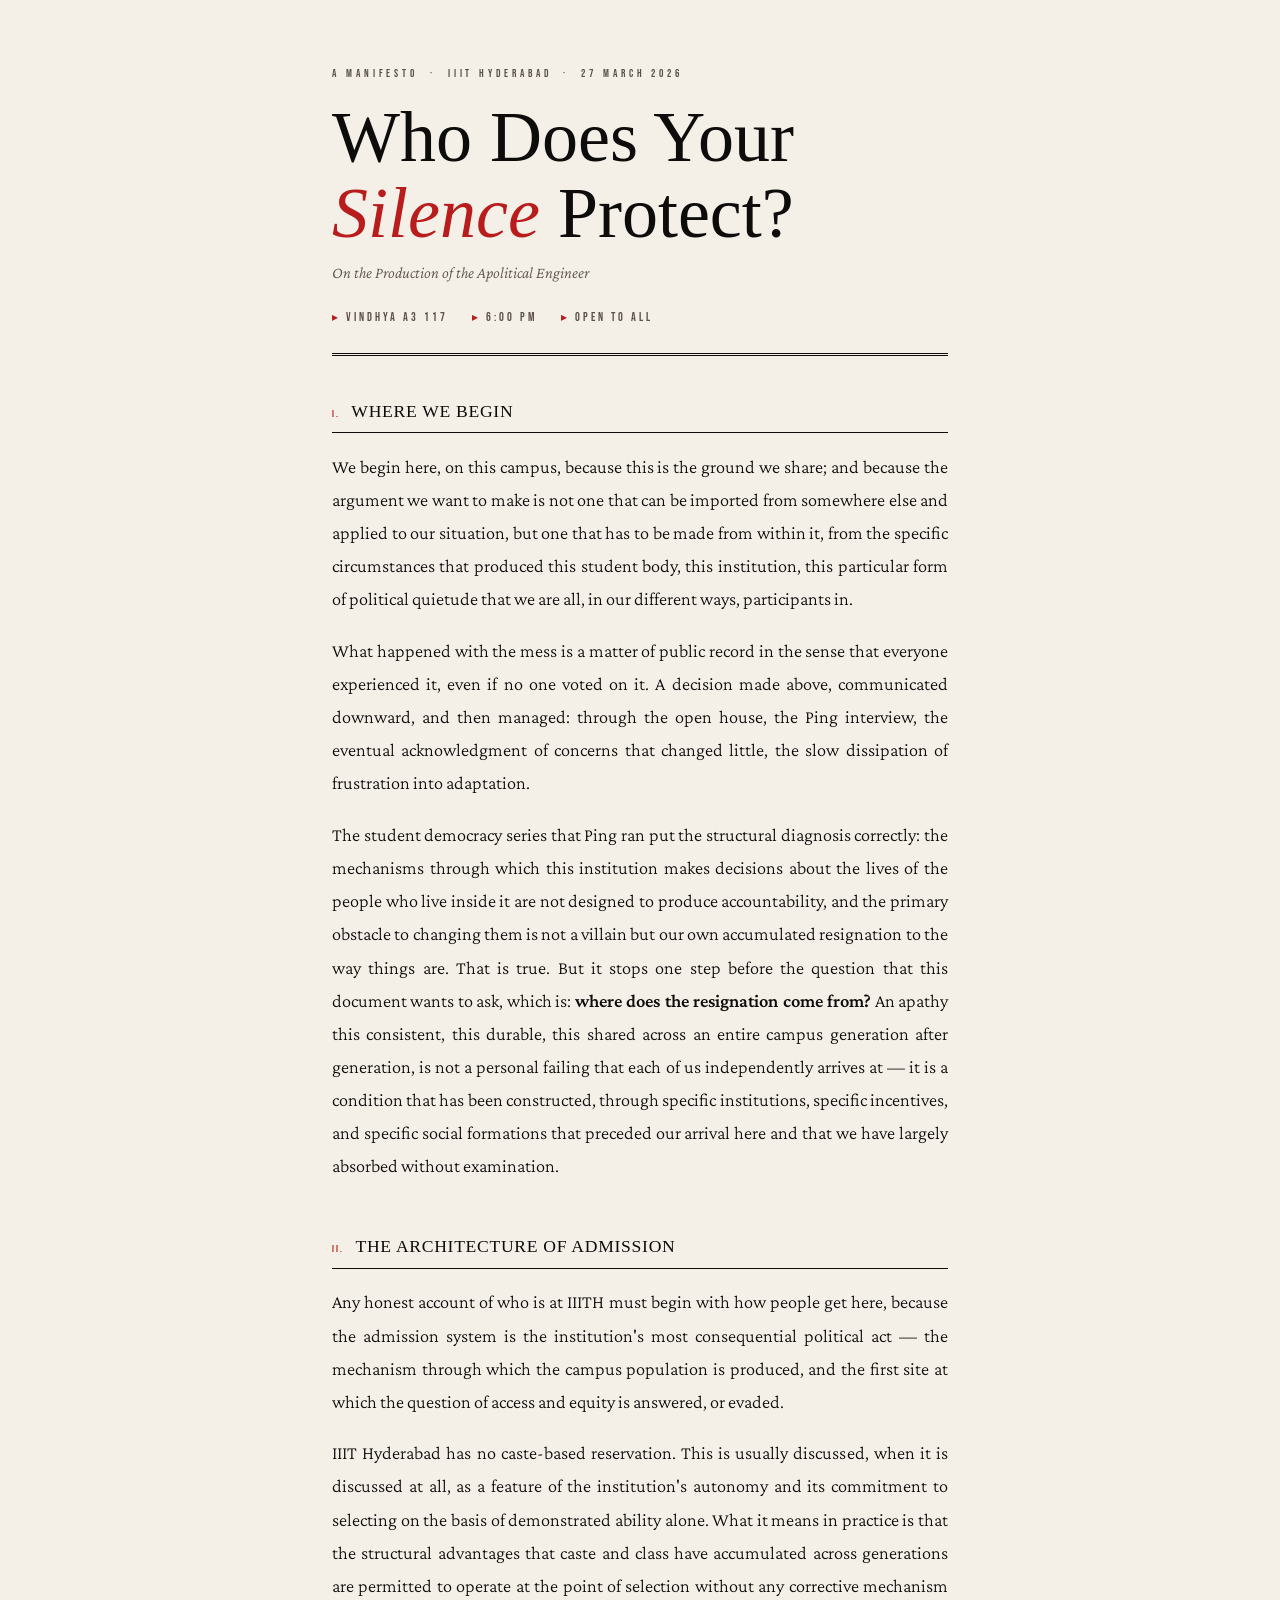
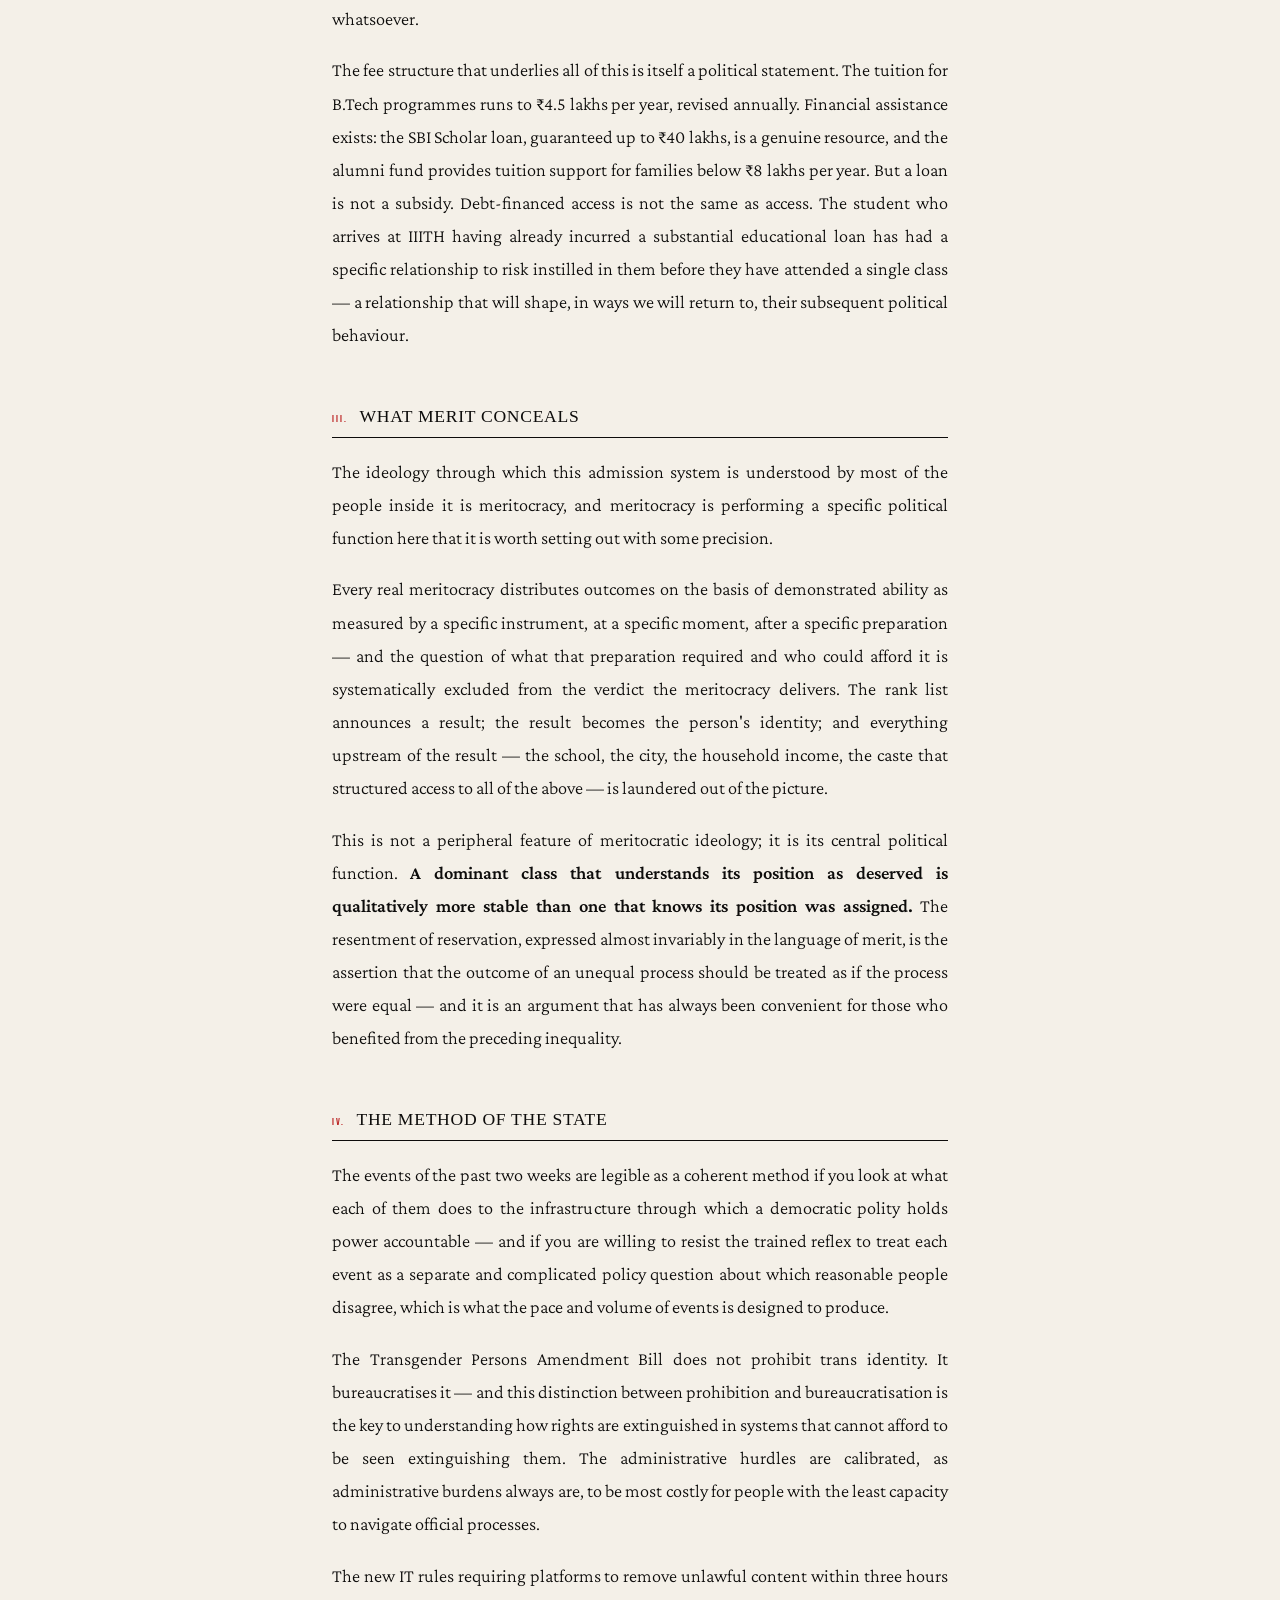
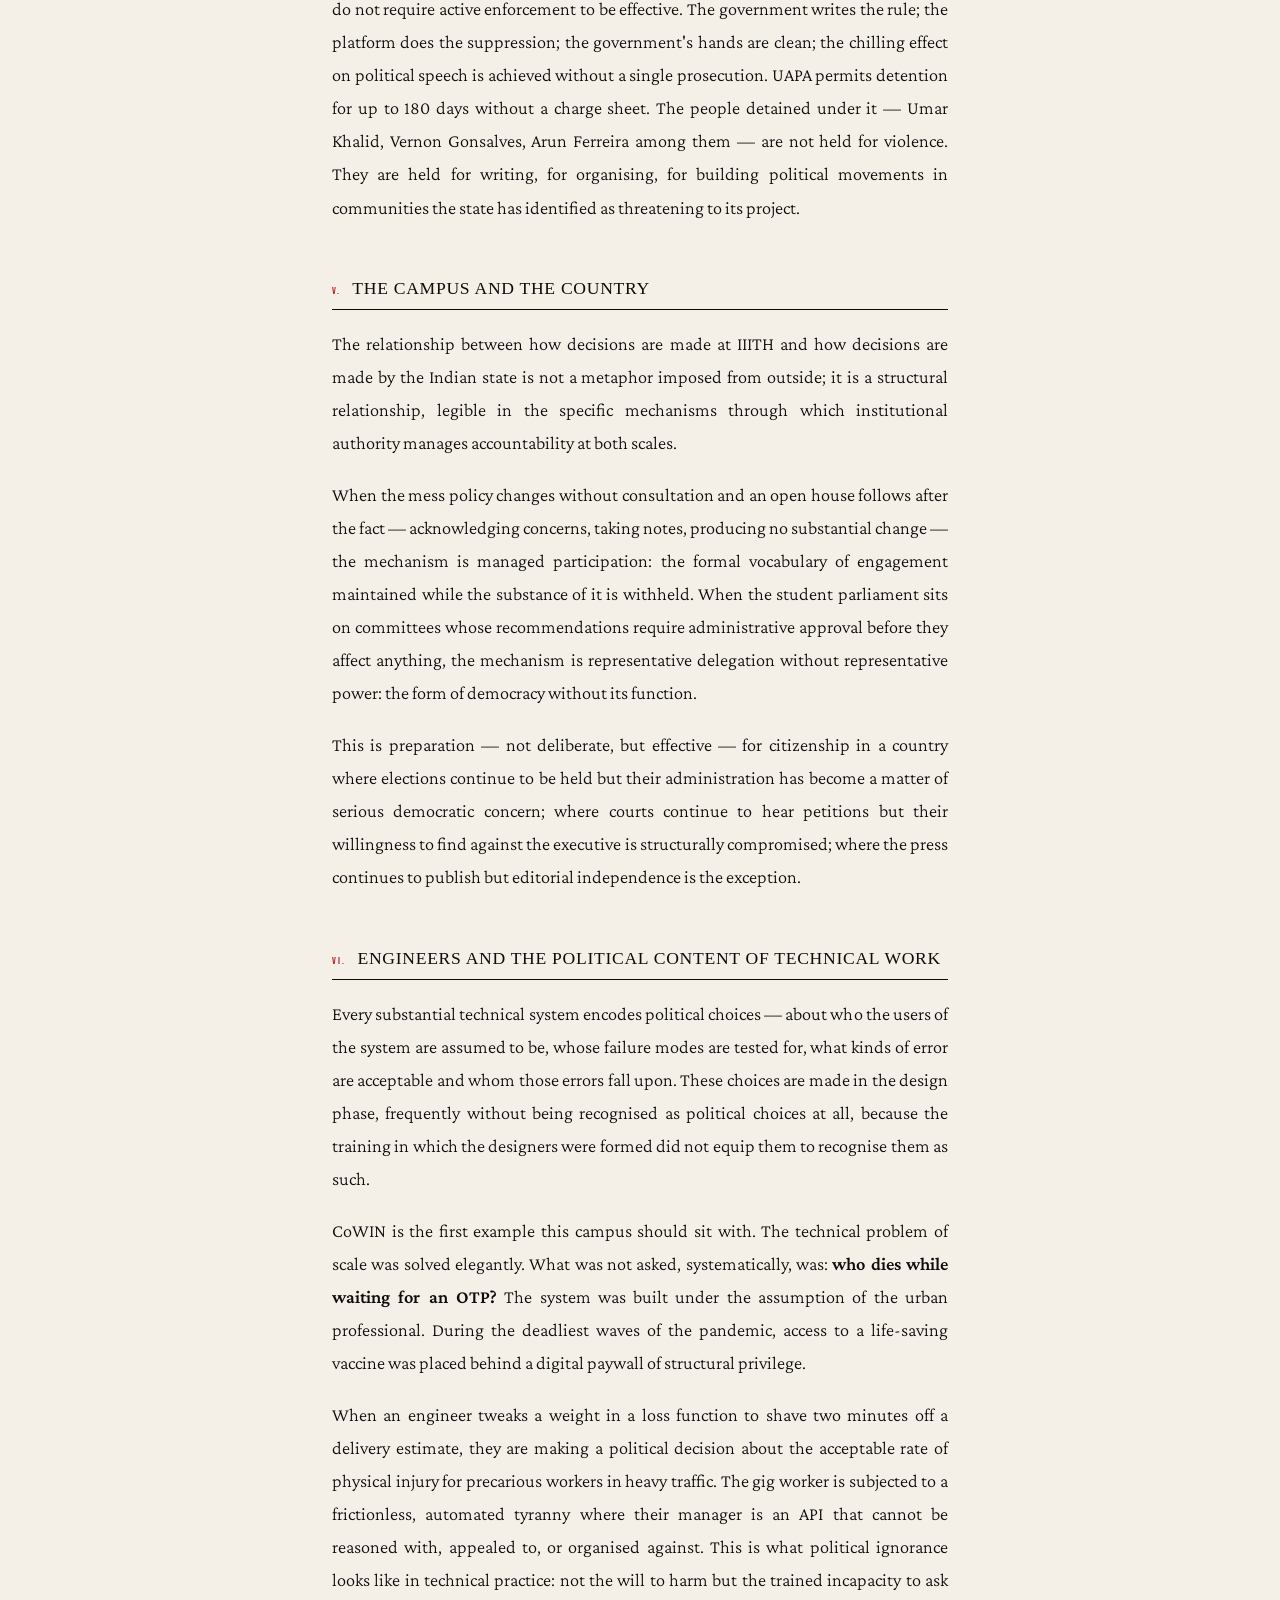
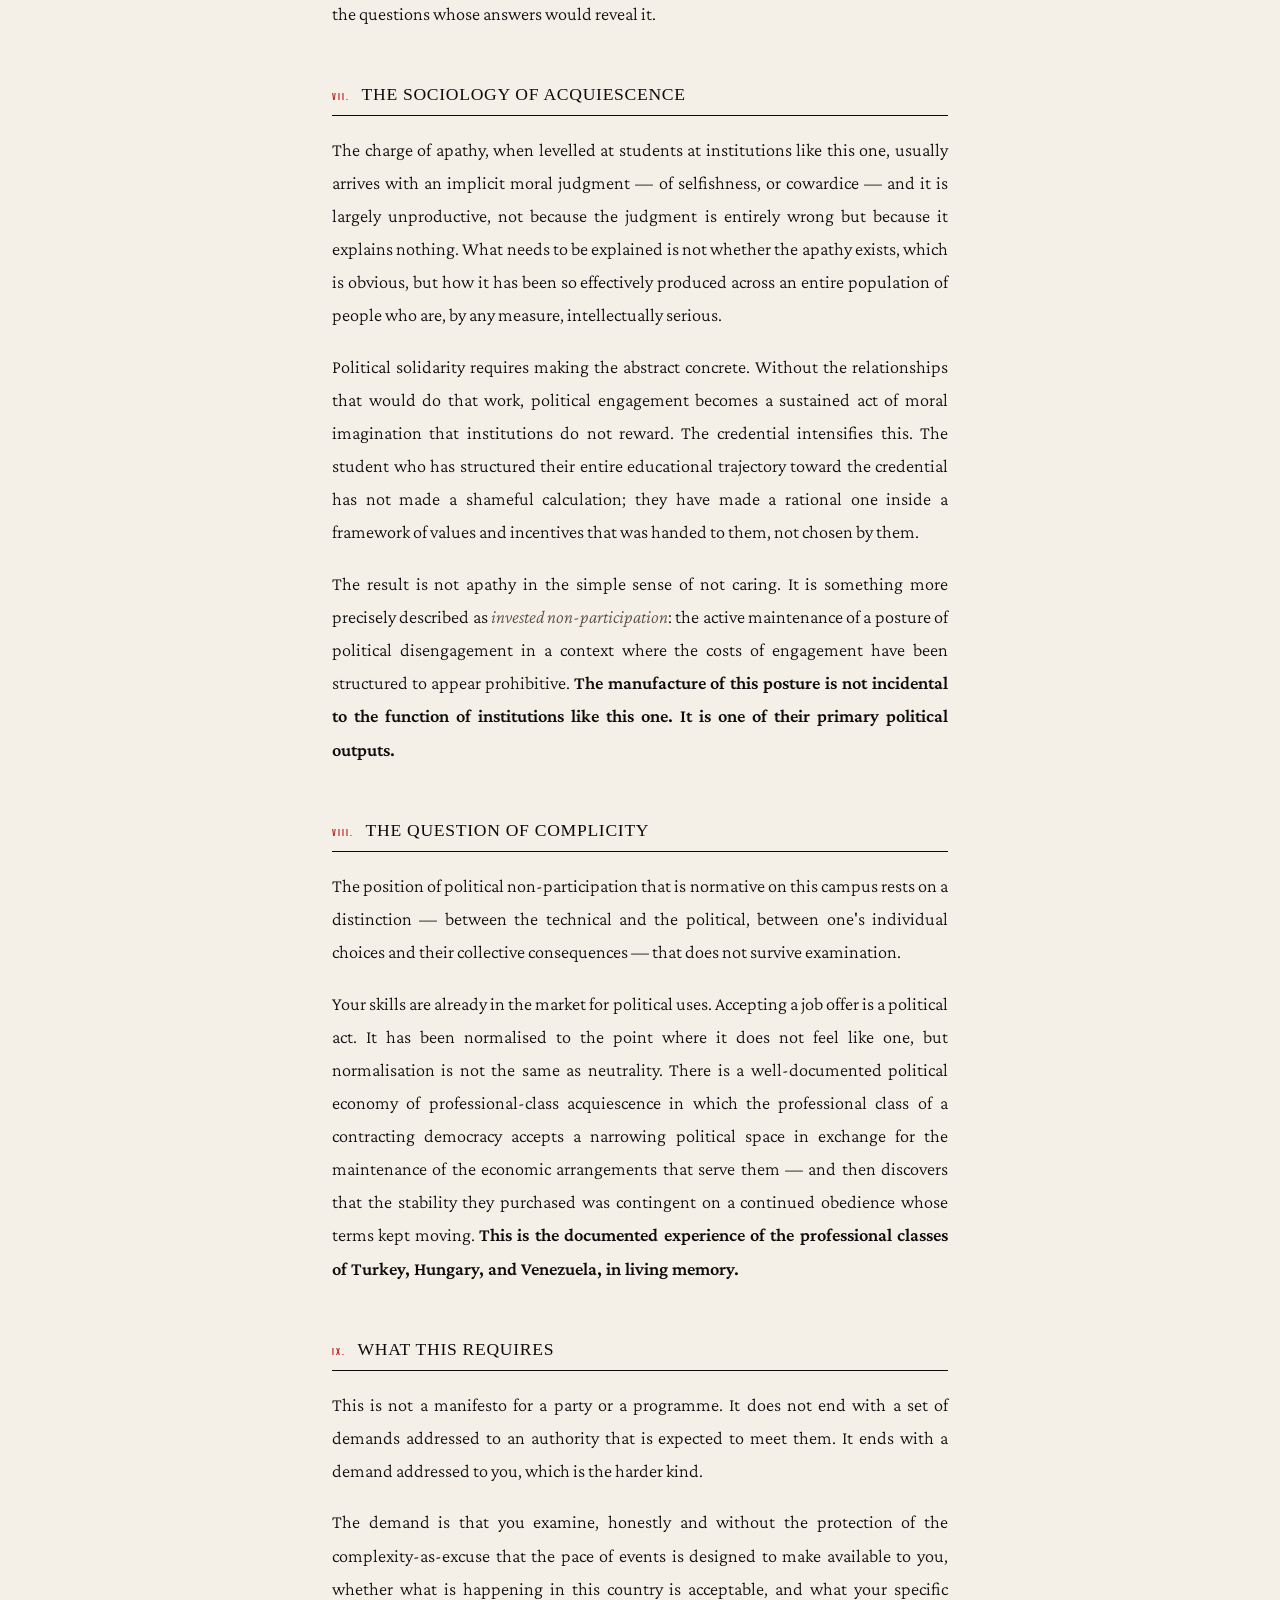
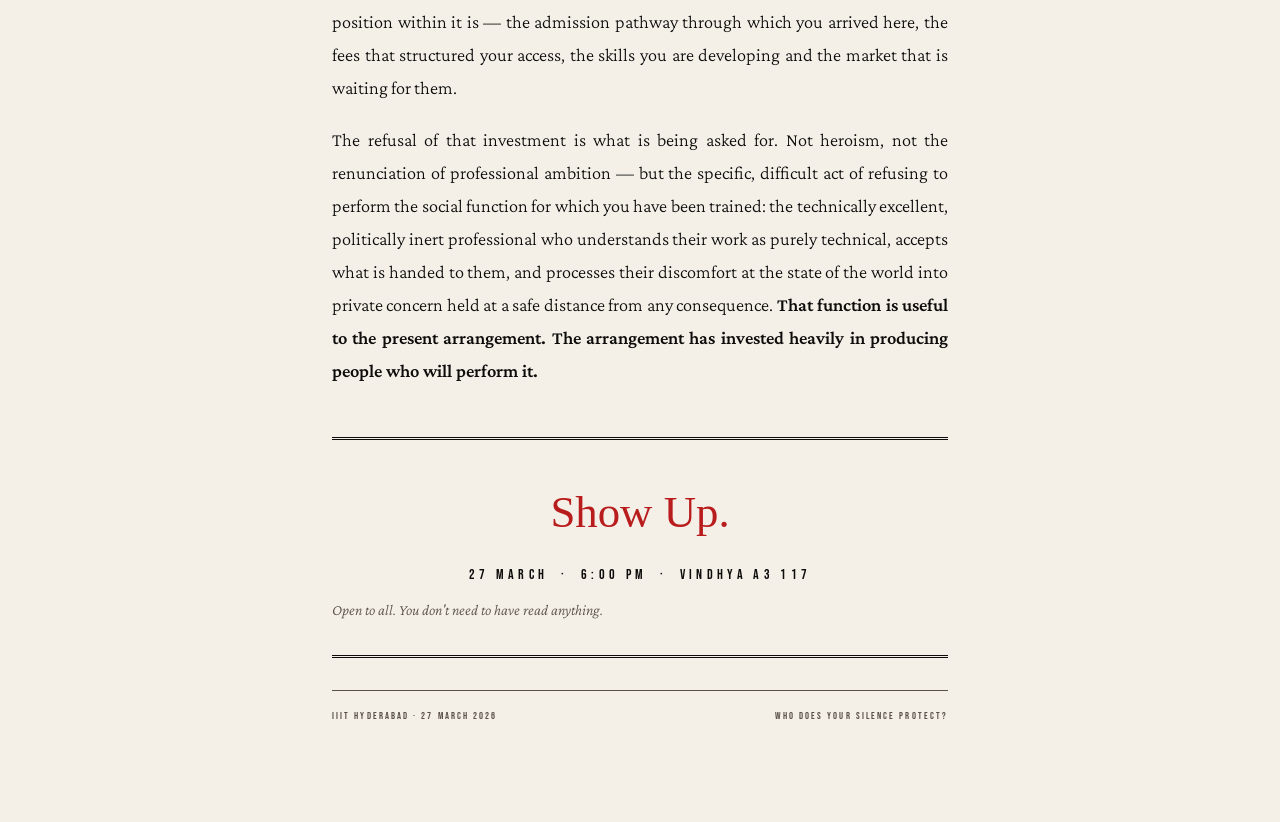
==== commit a08aba4d: "Update index.html" ====
--- a/static/silence/index.html
+++ b/static/silence/index.html
@@ -6,568 +6,236 @@
 <title>Who Does Your Silence Protect?</title>
 <link rel="preconnect" href="https://fonts.googleapis.com">
 <link href="https://fonts.googleapis.com/css2?family=IM+Fell+English:ital@0;1&family=Bebas+Neue&family=Crimson+Pro:ital,wght@0,300;0,400;0,600;1,300;1,400&display=swap" rel="stylesheet">
-
 <style>
   :root {
     --ink: #0d0c0b;
     --paper: #f4f0e8;
     --red: #b91c1c;
-    --red-dim: #7f1d1d;
-    --rule: #0d0c0b;
     --muted: #5a5047;
-    --margin-outer: clamp(1.5rem, 8vw, 9rem);
   }
 
   *, *::before, *::after { box-sizing: border-box; margin: 0; padding: 0; }
 
-  html {
-    font-size: 18px;
-    scroll-behavior: smooth;
-  }
-
   body {
-    background-color: var(--paper);
+    background: var(--paper);
     color: var(--ink);
     font-family: 'Crimson Pro', Georgia, serif;
     font-weight: 300;
-    line-height: 1.75;
-    position: relative;
-    overflow-x: hidden;
-  }
-
-  /* Grain overlay */
-  body::before {
-    content: '';
-    position: fixed;
-    inset: 0;
-    background-image: url("data:image/svg+xml,%3Csvg viewBox='0 0 256 256' xmlns='http://www.w3.org/2000/svg'%3E%3Cfilter id='noise'%3E%3CfeTurbulence type='fractalNoise' baseFrequency='0.9' numOctaves='4' stitchTiles='stitch'/%3E%3C/filter%3E%3Crect width='100%25' height='100%25' filter='url(%23noise)' opacity='0.04'/%3E%3C/svg%3E");
-    pointer-events: none;
-    z-index: 1000;
-    opacity: 0.5;
-  }
-
-  /* ─── MASTHEAD ─── */
-  .masthead {
-    padding: 3rem var(--margin-outer) 0;
-    border-bottom: 3px double var(--rule);
+    font-size: 1.15rem;
+    line-height: 1.8;
+  }
+
+  .page {
+    max-width: 68ch;
+    margin: 0 auto;
+    padding: 4rem 2rem 6rem;
+  }
+
+  /* ── HEADER ── */
+  header {
+    border-bottom: 3px double var(--ink);
     padding-bottom: 1.5rem;
-    animation: fadeIn 0.8s ease both;
-  }
-
-  .masthead-eyebrow {
+    margin-bottom: 2.5rem;
+  }
+
+  .eyebrow {
+    font-family: 'Bebas Neue', sans-serif;
+    font-size: 0.7rem;
+    letter-spacing: 0.35em;
+    color: var(--muted);
+    margin-bottom: 1rem;
+  }
+
+  h1 {
+    font-family: 'IM Fell English', serif;
+    font-size: clamp(2.4rem, 8vw, 4.5rem);
+    font-weight: normal;
+    line-height: 1.05;
+    margin-bottom: 0.5rem;
+  }
+
+  h1 em { color: var(--red); }
+
+  .subtitle {
+    font-style: italic;
+    color: var(--muted);
+    font-size: 1rem;
+    margin-bottom: 1.2rem;
+  }
+
+  .meta {
     font-family: 'Bebas Neue', sans-serif;
     font-size: 0.75rem;
-    letter-spacing: 0.3em;
-    color: var(--muted);
-    text-transform: uppercase;
-    margin-bottom: 1rem;
-  }
-
-  .masthead-title {
-    font-family: 'IM Fell English', 'Times New Roman', serif;
-    font-size: clamp(2.6rem, 7vw, 6rem);
-    line-height: 1.05;
-    color: var(--ink);
-    margin-bottom: 0.4rem;
-  }
-
-  .masthead-title em {
-    color: var(--red);
-    font-style: italic;
-  }
-
-  .masthead-subtitle {
-    font-family: 'Crimson Pro', serif;
-    font-style: italic;
-    font-size: clamp(1rem, 2vw, 1.3rem);
-    color: var(--muted);
-    margin-bottom: 1.5rem;
-    max-width: 60ch;
-  }
-
-  .masthead-meta {
+    letter-spacing: 0.25em;
+    color: var(--muted);
     display: flex;
-    gap: 2rem;
+    gap: 1.5rem;
     flex-wrap: wrap;
-    align-items: center;
-    padding-top: 0.75rem;
-    border-top: 1px solid var(--rule);
-    font-family: 'Bebas Neue', sans-serif;
-    font-size: 0.8rem;
-    letter-spacing: 0.2em;
-    color: var(--muted);
-  }
-
-  .masthead-meta .accent { color: var(--red); }
-
-  /* ─── LAYOUT ─── */
-  .content-wrap {
-    display: grid;
-    grid-template-columns: 1fr clamp(30ch, 58%, 72ch) 1fr;
-    padding: 0 var(--margin-outer);
-    column-gap: 2rem;
-  }
-
-  .sidebar-left {
-    grid-column: 1;
-    padding-top: 3.5rem;
-    position: sticky;
-    top: 2rem;
-    height: fit-content;
-    align-self: start;
-  }
-
-  .main-body {
-    grid-column: 2;
-    padding: 3rem 0 6rem;
-  }
-
-  .sidebar-right {
-    grid-column: 3;
-    padding-top: 3.5rem;
-    position: sticky;
-    top: 2rem;
-    height: fit-content;
-    align-self: start;
-  }
-
-  /* ─── SIDEBAR NAV ─── */
-  .toc-label {
-    font-family: 'Bebas Neue', sans-serif;
-    font-size: 0.65rem;
-    letter-spacing: 0.35em;
-    color: var(--muted);
-    text-transform: uppercase;
-    margin-bottom: 0.75rem;
-    border-bottom: 1px solid var(--rule);
-    padding-bottom: 0.4rem;
-  }
-
-  .toc-list {
-    list-style: none;
-    font-size: 0.75rem;
-    line-height: 2;
-    font-family: 'Crimson Pro', serif;
-    font-style: italic;
-  }
-
-  .toc-list a {
-    color: var(--muted);
-    text-decoration: none;
-    transition: color 0.2s;
-  }
-
-  .toc-list a:hover { color: var(--red); }
-
-  .toc-list .num {
-    font-family: 'Bebas Neue', sans-serif;
-    font-style: normal;
-    font-size: 0.65rem;
-    letter-spacing: 0.1em;
-    color: var(--red);
-    margin-right: 0.3em;
-  }
-
-  /* ─── SIDEBAR PULL QUOTE ─── */
-  .sidebar-quote {
-    border-left: 3px solid var(--red);
-    padding-left: 0.9rem;
-    margin-top: 2.5rem;
-    font-family: 'IM Fell English', serif;
-    font-style: italic;
-    font-size: 0.88rem;
-    line-height: 1.6;
-    color: var(--ink);
-  }
-
-  .sidebar-quote cite {
-    display: block;
-    margin-top: 0.4rem;
-    font-family: 'Bebas Neue', sans-serif;
-    font-style: normal;
-    font-size: 0.6rem;
-    letter-spacing: 0.2em;
-    color: var(--muted);
-  }
-
-  /* ─── SECTION ─── */
-  .section {
-    margin-bottom: 3.5rem;
-    opacity: 0;
-    transform: translateY(18px);
-    transition: opacity 0.6s ease, transform 0.6s ease;
-  }
-
-  .section.visible {
-    opacity: 1;
-    transform: translateY(0);
-  }
-
-  .section-header {
+  }
+
+  .meta .red { color: var(--red); }
+
+  /* ── SECTIONS ── */
+  section { margin-bottom: 3rem; }
+
+  .section-head {
     display: flex;
     align-items: baseline;
-    gap: 0.8rem;
+    gap: 0.7rem;
+    border-bottom: 1px solid var(--ink);
+    padding-bottom: 0.3rem;
     margin-bottom: 1.1rem;
-    padding-bottom: 0.5rem;
-    border-bottom: 1px solid var(--rule);
-  }
-
-  .section-num {
-    font-family: 'Bebas Neue', sans-serif;
-    font-size: 0.7rem;
-    letter-spacing: 0.25em;
+  }
+
+  .num {
+    font-family: 'Bebas Neue', sans-serif;
+    font-size: 0.65rem;
+    letter-spacing: 0.2em;
     color: var(--red);
-    flex-shrink: 0;
-  }
-
-  .section-title {
+  }
+
+  h2 {
     font-family: 'IM Fell English', serif;
-    font-size: clamp(1.05rem, 2vw, 1.25rem);
+    font-size: 1.1rem;
     font-weight: normal;
-    letter-spacing: 0.01em;
-    color: var(--ink);
     text-transform: uppercase;
-    line-height: 1.2;
-  }
-
-  .section p {
-    margin-bottom: 1.1em;
-    font-size: 1rem;
-    color: var(--ink);
-    text-align: justify;
-    hyphens: auto;
-  }
-
-  .section p:last-child { margin-bottom: 0; }
-
-  /* Drop cap on first paragraph of each section */
-  .section p.dropcap::first-letter {
+    letter-spacing: 0.04em;
+  }
+
+  p { margin-bottom: 1em; text-align: justify; hyphens: auto; }
+  p:last-child { margin-bottom: 0; }
+  strong { font-weight: 600; }
+  em { color: var(--muted); }
+
+  /* ── CTA ── */
+  .cta {
+    border-top: 3px double var(--ink);
+    border-bottom: 3px double var(--ink);
+    padding: 2rem 0;
+    margin-top: 3rem;
+    text-align: center;
+  }
+
+  .cta-title {
     font-family: 'IM Fell English', serif;
-    font-size: 3.8em;
-    line-height: 0.78;
-    float: left;
-    margin-right: 0.07em;
-    margin-top: 0.05em;
+    font-size: clamp(1.6rem, 5vw, 2.8rem);
     color: var(--red);
-  }
-
-  /* Inline emphasis */
-  strong {
-    font-weight: 600;
-    color: var(--ink);
-  }
-
-  em {
-    font-style: italic;
-    color: var(--muted);
-  }
-
-  /* ─── RULE ORNAMENT ─── */
-  .ornament {
-    text-align: center;
-    color: var(--red);
-    font-size: 1rem;
-    letter-spacing: 0.5em;
-    margin: 2.5rem 0;
-    opacity: 0.6;
-  }
-
-  /* ─── CALLOUT BOX ─── */
-  .callout {
-    border: 1px solid var(--rule);
-    border-left: 4px solid var(--red);
-    padding: 1rem 1.2rem;
-    margin: 1.8rem 0;
-    background: rgba(185,28,28,0.04);
-  }
-
-  .callout p {
-    font-family: 'IM Fell English', serif;
-    font-style: italic;
-    font-size: 1.05rem !important;
-    text-align: left !important;
-    color: var(--ink) !important;
-    margin: 0 !important;
-    line-height: 1.6;
-  }
-
-  /* ─── CTA FOOTER ─── */
-  .cta-block {
-    border-top: 3px double var(--rule);
-    border-bottom: 3px double var(--rule);
-    padding: 2rem 0;
-    margin: 3rem 0;
-    text-align: center;
-  }
-
-  .cta-overline {
-    font-family: 'Bebas Neue', sans-serif;
-    font-size: 0.7rem;
-    letter-spacing: 0.4em;
-    color: var(--muted);
-    margin-bottom: 0.5rem;
-  }
-
-  .cta-main {
-    font-family: 'IM Fell English', serif;
-    font-size: clamp(1.4rem, 4vw, 2.5rem);
-    color: var(--red);
-    line-height: 1.2;
-    margin-bottom: 0.8rem;
-  }
-
-  .cta-detail {
-    font-family: 'Bebas Neue', sans-serif;
-    font-size: 1rem;
+    margin-bottom: 0.6rem;
+  }
+
+  .cta-details {
+    font-family: 'Bebas Neue', sans-serif;
+    font-size: 0.9rem;
     letter-spacing: 0.3em;
     color: var(--ink);
-    margin-bottom: 0.4rem;
-  }
-
-  .cta-note {
-    font-family: 'Crimson Pro', serif;
-    font-style: italic;
-    font-size: 0.9rem;
-    color: var(--muted);
-  }
-
-  /* ─── FOOTER ─── */
+    margin-bottom: 0.5rem;
+  }
+
+  .cta-note { font-style: italic; font-size: 0.95rem; color: var(--muted); }
+
+  /* ── FOOTER ── */
   footer {
-    padding: 1.5rem var(--margin-outer);
-    border-top: 1px solid var(--rule);
+    margin-top: 2rem;
+    padding-top: 1rem;
+    border-top: 1px solid var(--muted);
+    font-family: 'Bebas Neue', sans-serif;
+    font-size: 0.65rem;
+    letter-spacing: 0.2em;
+    color: var(--muted);
     display: flex;
     justify-content: space-between;
-    align-items: center;
     flex-wrap: wrap;
-    gap: 0.5rem;
-    font-family: 'Bebas Neue', sans-serif;
-    font-size: 0.65rem;
-    letter-spacing: 0.2em;
-    color: var(--muted);
-  }
-
-  footer .red { color: var(--red); }
-
-  /* ─── ANIMATIONS ─── */
-  @keyframes fadeIn {
-    from { opacity: 0; transform: translateY(-10px); }
-    to   { opacity: 1; transform: translateY(0); }
-  }
-
-  /* ─── RESPONSIVE ─── */
-  @media (max-width: 900px) {
-    .content-wrap {
-      grid-template-columns: 1fr;
-      padding: 0 1.5rem;
-    }
-    .sidebar-left, .sidebar-right { display: none; }
-    .main-body { grid-column: 1; padding: 2rem 0 4rem; }
-    .masthead { padding: 2rem 1.5rem 1.5rem; }
-    footer { padding: 1.5rem; }
+    gap: 0.3rem;
   }
 </style>
 </head>
 <body>
-
-<!-- ░░ MASTHEAD ░░ -->
-<header class="masthead">
-  <div class="masthead-eyebrow">A Manifesto &nbsp;·&nbsp; IIIT Hyderabad &nbsp;·&nbsp; 27 March 2026</div>
-  <h1 class="masthead-title">Who Does Your<br><em>Silence</em> Protect?</h1>
-  <p class="masthead-subtitle">On the Production of the Apolitical Engineer</p>
-  <div class="masthead-meta">
-    <span><span class="accent">▸</span>&nbsp; Vindhya A3 117</span>
-    <span><span class="accent">▸</span>&nbsp; 6:00 PM</span>
-    <span><span class="accent">▸</span>&nbsp; Open to All</span>
-    <span style="margin-left:auto; font-style:italic; font-family:'Crimson Pro',serif; font-size:0.78rem; letter-spacing:0.05em;">You don't need to have read anything. You need to show up.</span>
+<div class="page">
+
+  <header>
+    <div class="eyebrow">A Manifesto &nbsp;·&nbsp; IIIT Hyderabad &nbsp;·&nbsp; 27 March 2026</div>
+    <h1>Who Does Your <em>Silence</em> Protect?</h1>
+    <p class="subtitle">On the Production of the Apolitical Engineer</p>
+    <div class="meta">
+      <span><span class="red">▸</span> Vindhya A3 117</span>
+      <span><span class="red">▸</span> 6:00 PM</span>
+      <span><span class="red">▸</span> Open to All</span>
+    </div>
+  </header>
+
+  <section id="s1">
+    <div class="section-head"><span class="num">I.</span><h2>Where We Begin</h2></div>
+    <p>We begin here, on this campus, because this is the ground we share; and because the argument we want to make is not one that can be imported from somewhere else and applied to our situation, but one that has to be made from within it, from the specific circumstances that produced this student body, this institution, this particular form of political quietude that we are all, in our different ways, participants in.</p>
+    <p>What happened with the mess is a matter of public record in the sense that everyone experienced it, even if no one voted on it. A decision made above, communicated downward, and then managed: through the open house, the Ping interview, the eventual acknowledgment of concerns that changed little, the slow dissipation of frustration into adaptation.</p>
+    <p>The student democracy series that Ping ran put the structural diagnosis correctly: the mechanisms through which this institution makes decisions about the lives of the people who live inside it are not designed to produce accountability, and the primary obstacle to changing them is not a villain but our own accumulated resignation to the way things are. That is true. But it stops one step before the question that this document wants to ask, which is: <strong>where does the resignation come from?</strong> An apathy this consistent, this durable, this shared across an entire campus generation after generation, is not a personal failing that each of us independently arrives at — it is a condition that has been constructed, through specific institutions, specific incentives, and specific social formations that preceded our arrival here and that we have largely absorbed without examination.</p>
+  </section>
+
+  <section id="s2">
+    <div class="section-head"><span class="num">II.</span><h2>The Architecture of Admission</h2></div>
+    <p>Any honest account of who is at IIITH must begin with how people get here, because the admission system is the institution's most consequential political act — the mechanism through which the campus population is produced, and the first site at which the question of access and equity is answered, or evaded.</p>
+    <p>IIIT Hyderabad has no caste-based reservation. This is usually discussed, when it is discussed at all, as a feature of the institution's autonomy and its commitment to selecting on the basis of demonstrated ability alone. What it means in practice is that the structural advantages that caste and class have accumulated across generations are permitted to operate at the point of selection without any corrective mechanism whatsoever.</p>
+    <p>The fee structure that underlies all of this is itself a political statement. The tuition for B.Tech programmes runs to ₹4.5 lakhs per year, revised annually. Financial assistance exists: the SBI Scholar loan, guaranteed up to ₹40 lakhs, is a genuine resource, and the alumni fund provides tuition support for families below ₹8 lakhs per year. But a loan is not a subsidy. Debt-financed access is not the same as access. The student who arrives at IIITH having already incurred a substantial educational loan has had a specific relationship to risk instilled in them before they have attended a single class — a relationship that will shape, in ways we will return to, their subsequent political behaviour.</p>
+  </section>
+
+  <section id="s3">
+    <div class="section-head"><span class="num">III.</span><h2>What Merit Conceals</h2></div>
+    <p>The ideology through which this admission system is understood by most of the people inside it is meritocracy, and meritocracy is performing a specific political function here that it is worth setting out with some precision.</p>
+    <p>Every real meritocracy distributes outcomes on the basis of demonstrated ability as measured by a specific instrument, at a specific moment, after a specific preparation — and the question of what that preparation required and who could afford it is systematically excluded from the verdict the meritocracy delivers. The rank list announces a result; the result becomes the person's identity; and everything upstream of the result — the school, the city, the household income, the caste that structured access to all of the above — is laundered out of the picture.</p>
+    <p>This is not a peripheral feature of meritocratic ideology; it is its central political function. <strong>A dominant class that understands its position as deserved is qualitatively more stable than one that knows its position was assigned.</strong> The resentment of reservation, expressed almost invariably in the language of merit, is the assertion that the outcome of an unequal process should be treated as if the process were equal — and it is an argument that has always been convenient for those who benefited from the preceding inequality.</p>
+  </section>
+
+  <section id="s4">
+    <div class="section-head"><span class="num">IV.</span><h2>The Method of the State</h2></div>
+    <p>The events of the past two weeks are legible as a coherent method if you look at what each of them does to the infrastructure through which a democratic polity holds power accountable — and if you are willing to resist the trained reflex to treat each event as a separate and complicated policy question about which reasonable people disagree, which is what the pace and volume of events is designed to produce.</p>
+    <p>The Transgender Persons Amendment Bill does not prohibit trans identity. It bureaucratises it — and this distinction between prohibition and bureaucratisation is the key to understanding how rights are extinguished in systems that cannot afford to be seen extinguishing them. The administrative hurdles are calibrated, as administrative burdens always are, to be most costly for people with the least capacity to navigate official processes.</p>
+    <p>The new IT rules requiring platforms to remove unlawful content within three hours do not require active enforcement to be effective. The government writes the rule; the platform does the suppression; the government's hands are clean; the chilling effect on political speech is achieved without a single prosecution. UAPA permits detention for up to 180 days without a charge sheet. The people detained under it — Umar Khalid, Vernon Gonsalves, Arun Ferreira among them — are not held for violence. They are held for writing, for organising, for building political movements in communities the state has identified as threatening to its project.</p>
+  </section>
+
+  <section id="s5">
+    <div class="section-head"><span class="num">V.</span><h2>The Campus and the Country</h2></div>
+    <p>The relationship between how decisions are made at IIITH and how decisions are made by the Indian state is not a metaphor imposed from outside; it is a structural relationship, legible in the specific mechanisms through which institutional authority manages accountability at both scales.</p>
+    <p>When the mess policy changes without consultation and an open house follows after the fact — acknowledging concerns, taking notes, producing no substantial change — the mechanism is managed participation: the formal vocabulary of engagement maintained while the substance of it is withheld. When the student parliament sits on committees whose recommendations require administrative approval before they affect anything, the mechanism is representative delegation without representative power: the form of democracy without its function.</p>
+    <p>This is preparation — not deliberate, but effective — for citizenship in a country where elections continue to be held but their administration has become a matter of serious democratic concern; where courts continue to hear petitions but their willingness to find against the executive is structurally compromised; where the press continues to publish but editorial independence is the exception.</p>
+  </section>
+
+  <section id="s6">
+    <div class="section-head"><span class="num">VI.</span><h2>Engineers and the Political Content of Technical Work</h2></div>
+    <p>Every substantial technical system encodes political choices — about who the users of the system are assumed to be, whose failure modes are tested for, what kinds of error are acceptable and whom those errors fall upon. These choices are made in the design phase, frequently without being recognised as political choices at all, because the training in which the designers were formed did not equip them to recognise them as such.</p>
+    <p>CoWIN is the first example this campus should sit with. The technical problem of scale was solved elegantly. What was not asked, systematically, was: <strong>who dies while waiting for an OTP?</strong> The system was built under the assumption of the urban professional. During the deadliest waves of the pandemic, access to a life-saving vaccine was placed behind a digital paywall of structural privilege.</p>
+    <p>When an engineer tweaks a weight in a loss function to shave two minutes off a delivery estimate, they are making a political decision about the acceptable rate of physical injury for precarious workers in heavy traffic. The gig worker is subjected to a frictionless, automated tyranny where their manager is an API that cannot be reasoned with, appealed to, or organised against. This is what political ignorance looks like in technical practice: not the will to harm but the trained incapacity to ask the questions whose answers would reveal it.</p>
+  </section>
+
+  <section id="s7">
+    <div class="section-head"><span class="num">VII.</span><h2>The Sociology of Acquiescence</h2></div>
+    <p>The charge of apathy, when levelled at students at institutions like this one, usually arrives with an implicit moral judgment — of selfishness, or cowardice — and it is largely unproductive, not because the judgment is entirely wrong but because it explains nothing. What needs to be explained is not whether the apathy exists, which is obvious, but how it has been so effectively produced across an entire population of people who are, by any measure, intellectually serious.</p>
+    <p>Political solidarity requires making the abstract concrete. Without the relationships that would do that work, political engagement becomes a sustained act of moral imagination that institutions do not reward. The credential intensifies this. The student who has structured their entire educational trajectory toward the credential has not made a shameful calculation; they have made a rational one inside a framework of values and incentives that was handed to them, not chosen by them.</p>
+    <p>The result is not apathy in the simple sense of not caring. It is something more precisely described as <em>invested non-participation</em>: the active maintenance of a posture of political disengagement in a context where the costs of engagement have been structured to appear prohibitive. <strong>The manufacture of this posture is not incidental to the function of institutions like this one. It is one of their primary political outputs.</strong></p>
+  </section>
+
+  <section id="s8">
+    <div class="section-head"><span class="num">VIII.</span><h2>The Question of Complicity</h2></div>
+    <p>The position of political non-participation that is normative on this campus rests on a distinction — between the technical and the political, between one's individual choices and their collective consequences — that does not survive examination.</p>
+    <p>Your skills are already in the market for political uses. Accepting a job offer is a political act. It has been normalised to the point where it does not feel like one, but normalisation is not the same as neutrality. There is a well-documented political economy of professional-class acquiescence in which the professional class of a contracting democracy accepts a narrowing political space in exchange for the maintenance of the economic arrangements that serve them — and then discovers that the stability they purchased was contingent on a continued obedience whose terms kept moving. <strong>This is the documented experience of the professional classes of Turkey, Hungary, and Venezuela, in living memory.</strong></p>
+  </section>
+
+  <section id="s9">
+    <div class="section-head"><span class="num">IX.</span><h2>What This Requires</h2></div>
+    <p>This is not a manifesto for a party or a programme. It does not end with a set of demands addressed to an authority that is expected to meet them. It ends with a demand addressed to you, which is the harder kind.</p>
+    <p>The demand is that you examine, honestly and without the protection of the complexity-as-excuse that the pace of events is designed to make available to you, whether what is happening in this country is acceptable, and what your specific position within it is — the admission pathway through which you arrived here, the fees that structured your access, the skills you are developing and the market that is waiting for them.</p>
+    <p>The refusal of that investment is what is being asked for. Not heroism, not the renunciation of professional ambition — but the specific, difficult act of refusing to perform the social function for which you have been trained: the technically excellent, politically inert professional who understands their work as purely technical, accepts what is handed to them, and processes their discomfort at the state of the world into private concern held at a safe distance from any consequence. <strong>That function is useful to the present arrangement. The arrangement has invested heavily in producing people who will perform it.</strong></p>
+  </section>
+
+  <div class="cta">
+    <div class="cta-title">Show Up.</div>
+    <div class="cta-details">27 March &nbsp;·&nbsp; 6:00 PM &nbsp;·&nbsp; Vindhya A3 117</div>
+    <p class="cta-note">Open to all. You don't need to have read anything.</p>
   </div>
-</header>
-
-<!-- ░░ THREE-COLUMN LAYOUT ░░ -->
-<div class="content-wrap">
-
-  <!-- Left sidebar: TOC -->
-  <aside class="sidebar-left">
-    <div class="toc-label">Contents</div>
-    <ul class="toc-list">
-      <li><a href="#s1"><span class="num">I.</span> Where We Begin</a></li>
-      <li><a href="#s2"><span class="num">II.</span> Architecture of Admission</a></li>
-      <li><a href="#s3"><span class="num">III.</span> What Merit Conceals</a></li>
-      <li><a href="#s4"><span class="num">IV.</span> The Method of the State</a></li>
-      <li><a href="#s5"><span class="num">V.</span> The Campus & the Country</a></li>
-      <li><a href="#s6"><span class="num">VI.</span> Engineers & Political Work</a></li>
-      <li><a href="#s7"><span class="num">VII.</span> Sociology of Acquiescence</a></li>
-      <li><a href="#s8"><span class="num">VIII.</span> The Question of Complicity</a></li>
-      <li><a href="#s9"><span class="num">IX.</span> What This Requires</a></li>
-    </ul>
-    <blockquote class="sidebar-quote">
-      "An apathy this consistent, this durable, this shared across an entire campus — is not a personal failing. It is a condition that has been constructed."
-      <cite>— from this document</cite>
-    </blockquote>
-  </aside>
-
-  <!-- Main body -->
-  <main class="main-body">
-
-    <section class="section" id="s1">
-      <div class="section-header">
-        <span class="section-num">I.</span>
-        <h2 class="section-title">Where We Begin</h2>
-      </div>
-      <p class="dropcap">We begin here, on this campus, because this is the ground we share; and because the argument we want to make is not one that can be imported from somewhere else and applied to our situation, but one that has to be made from within it, from the specific circumstances that produced this student body, this institution, this particular form of political quietude that we are all, in our different ways, participants in.</p>
-      <p>What happened with the mess is a matter of public record in the sense that everyone experienced it, even if no one voted on it. A decision made above, communicated downward, and then managed: through the open house, the Ping interview, the eventual acknowledgment of concerns that changed little, the slow dissipation of frustration into adaptation.</p>
-      <p>The student democracy series that Ping ran put the structural diagnosis correctly: the mechanisms through which this institution makes decisions about the lives of the people who live inside it are not designed to produce accountability, and the primary obstacle to changing them is not a villain but our own accumulated resignation to the way things are. That is true. But it stops one step before the question that this document wants to ask, which is: <strong>where does the resignation come from?</strong> An apathy this consistent, this durable, this shared across an entire campus generation after generation, is not a personal failing that each of us independently arrives at — it is a condition that has been constructed, through specific institutions, specific incentives, and specific social formations that preceded our arrival here and that we have largely absorbed without examination.</p>
-    </section>
-
-    <div class="ornament">— ✦ —</div>
-
-    <section class="section" id="s2">
-      <div class="section-header">
-        <span class="section-num">II.</span>
-        <h2 class="section-title">The Architecture of Admission</h2>
-      </div>
-      <p class="dropcap">Any honest account of who is at IIITH must begin with how people get here, because the admission system is the institution's most consequential political act, the mechanism through which the campus population is produced, and the first site at which the question of access and equity is answered — or evaded.</p>
-      <p>IIIT Hyderabad has no caste-based reservation. This is usually discussed, when it is discussed at all, as a feature of the institution's autonomy and its commitment to selecting on the basis of demonstrated ability alone. What it means in practice is that the structural advantages that caste and class have accumulated across generations — in the quality of school available, in the cultural formation that recognises research aptitude as a value worth cultivating, in the family context that makes five years of higher education a feasible planning horizon rather than a luxury — are permitted to operate at the point of selection without any corrective mechanism whatsoever.</p>
-      <div class="callout">
-        <p>The student who arrives at IIITH having already incurred a substantial educational loan has had a specific relationship to risk instilled in them before they have attended a single class — a relationship that will shape their subsequent political behaviour.</p>
-      </div>
-      <p>SPEC exists, and it represents a genuine institutional acknowledgment that the main admission pathways systematically disadvantage students from particular backgrounds. But SPEC is limited in scale, it targets a specific and narrow definition of disadvantage that leaves the broader structural problem untouched, and its existence does not require the institution to examine what the composition of the campus would look like if the corrective were more serious.</p>
-    </section>
-
-    <div class="ornament">— ✦ —</div>
-
-    <section class="section" id="s3">
-      <div class="section-header">
-        <span class="section-num">III.</span>
-        <h2 class="section-title">What Merit Conceals</h2>
-      </div>
-      <p class="dropcap">The ideology through which this admission system is understood by most of the people inside it is meritocracy, and meritocracy is performing a specific political function here that it is worth setting out with some precision.</p>
-      <p>A meritocracy distributes outcomes on the basis of demonstrated ability as measured by a specific instrument, at a specific moment, after a specific preparation — and the question of what that preparation required and who could afford it is systematically excluded from the verdict. The rank list announces a result; the result becomes the person's identity; and everything upstream of the result — the school, the city, the household income, the caste that structured access to all of the above — is laundered out of the picture.</p>
-      <p>This is not a peripheral feature of meritocratic ideology; it is its central political function. <strong>A dominant class that understands its position as deserved is qualitatively more stable than one that knows its position was assigned.</strong> The resentment of reservation — expressed invariably in the language of merit — is the assertion that the outcome of an unequal process should be treated as if the process were equal. It is an argument that has always been convenient for those who benefited from the preceding inequality, and the convenience should make us suspicious of it.</p>
-    </section>
-
-    <div class="ornament">— ✦ —</div>
-
-    <section class="section" id="s4">
-      <div class="section-header">
-        <span class="section-num">IV.</span>
-        <h2 class="section-title">The Method of the State</h2>
-      </div>
-      <p class="dropcap">The events of the past two weeks are legible as a coherent method if you look at what each of them does to the infrastructure through which a democratic polity holds power accountable — and if you are willing to resist the trained reflex to treat each event as a separate and complicated policy question about which reasonable people disagree.</p>
-      <p>The Transgender Persons Amendment Bill does not prohibit trans identity. It <em>bureaucratises</em> it — and this distinction between prohibition and bureaucratisation is the key to understanding how rights are extinguished in systems that cannot afford to be seen extinguishing them. The administrative hurdles the Bill creates are calibrated, as administrative burdens always are, to be most costly for people with the least capacity to navigate official processes.</p>
-      <div class="callout">
-        <p>The new IT rules requiring removal of unlawful content within three hours operate through a regulatory economics that does not require active enforcement to be effective. The government writes the rule; the platform does the suppression; the government's hands are clean; the chilling effect on political speech is achieved without a single prosecution.</p>
-      </div>
-      <p>UAPA, and the continued detention under it of academics, lawyers, activists, and journalists — Umar Khalid, Vernon Gonsalves, Arun Ferreira among them — permits detention for up to 180 days without a charge sheet. The charge, when examined carefully, is political activity conducted in the wrong place among the wrong people.</p>
-    </section>
-
-    <div class="ornament">— ✦ —</div>
-
-    <section class="section" id="s5">
-      <div class="section-header">
-        <span class="section-num">V.</span>
-        <h2 class="section-title">The Campus &amp; the Country</h2>
-      </div>
-      <p class="dropcap">The relationship between how decisions are made at IIITH and how decisions are made by the Indian state is not a metaphor that has been imposed on the situation from outside; it is a structural relationship, legible in the specific mechanisms through which institutional authority manages the question of accountability at both scales.</p>
-      <p>When the mess policy changes without consultation and an open house follows after the fact — acknowledging concerns, taking notes, producing no substantial change — the mechanism is <em>managed participation</em>: the formal vocabulary of engagement maintained while the substance of it is withheld. When the student parliament produces annual reports and sits on committees whose recommendations require administrative approval before they affect anything, the mechanism is representative delegation without representative power: the form of democracy without its function.</p>
-      <p>This is preparation — not deliberate, but effective — for citizenship in a country where elections continue to be held but their administration has become a matter of serious democratic concern; where courts continue to hear petitions but their willingness to find against the executive is structurally compromised; where the press continues to publish but editorial independence is the exception.</p>
-    </section>
-
-    <div class="ornament">— ✦ —</div>
-
-    <section class="section" id="s6">
-      <div class="section-header">
-        <span class="section-num">VI.</span>
-        <h2 class="section-title">Engineers &amp; the Political Content of Technical Work</h2>
-      </div>
-      <p class="dropcap">Every substantial technical system encodes political choices — about who the users of the system are assumed to be, whose failure modes are tested for, what kinds of error are acceptable and whom those errors fall upon. These choices are made in the design phase, frequently without being recognised as political choices at all, because the training in which the designers were formed did not equip them to recognise them as such.</p>
-      <p>CoWIN is the first example this campus should sit with. The technical problem of scale was solved elegantly. What was not asked, systematically, by the people designing it, was: <strong>who dies while waiting for an OTP?</strong> The system was built under the assumption of the urban professional. During the deadliest waves of the pandemic, access to a life-saving vaccine was placed behind a digital paywall of structural privilege.</p>
-      <div class="callout">
-        <p>When an engineer tweaks a weight in a loss function to shave two minutes off a delivery estimate, they are making a political decision about the acceptable rate of physical injury for precarious workers in heavy traffic. The gig worker is subjected to a frictionless, automated tyranny where their manager is an API that cannot be reasoned with, appealed to, or organised against.</p>
-      </div>
-    </section>
-
-    <div class="ornament">— ✦ —</div>
-
-    <section class="section" id="s7">
-      <div class="section-header">
-        <span class="section-num">VII.</span>
-        <h2 class="section-title">The Sociology of Acquiescence</h2>
-      </div>
-      <p class="dropcap">The charge of apathy, when levelled at students at institutions like this one, usually arrives with an implicit moral judgment — of selfishness, or cowardice, or the comfortable person's preference for comfort — and it is largely unproductive, not because the judgment is entirely wrong but because it explains nothing.</p>
-      <p>Political solidarity requires making the abstract concrete. Without the relationships that would do that work, political engagement becomes a sustained act of moral imagination that institutions do not reward and that most people, in the absence of sustained provocation, do not perform. The credential intensifies this. The student at IIITH has arrived through a process that concentrated enormous family resources into a single institutional outcome, and that outcome is now the primary asset whose protection structures their risk calculation.</p>
-      <p>The result of these mechanisms operating together is not apathy in the simple sense of not caring. It is something more precisely described as <em>invested non-participation</em>: the active maintenance of a posture of political disengagement in a context where the costs of engagement have been structured to appear prohibitive. <strong>The manufacture of this posture is not incidental to the function of institutions like this one. It is one of their primary political outputs.</strong></p>
-    </section>
-
-    <div class="ornament">— ✦ —</div>
-
-    <section class="section" id="s8">
-      <div class="section-header">
-        <span class="section-num">VIII.</span>
-        <h2 class="section-title">The Question of Complicity</h2>
-      </div>
-      <p class="dropcap">The position of political non-participation that is normative on this campus rests on a distinction — between the technical and the political, between one's individual choices and their collective consequences, between being a student and being a citizen — that does not survive examination.</p>
-      <p>Your skills are already in the market for political uses. Accepting a job offer is a political act. It has been normalised to the point where it does not feel like one, but normalisation is not the same as neutrality. The democratic erosion described above is shaping the country whose technical infrastructure you will spend your career building.</p>
-      <p>There is a well-documented political economy of professional-class acquiescence in which the professional class of a contracting democracy accepts a narrowing political space in exchange for the maintenance of the economic arrangements that serve them — and then discovers, with a speed that is always surprising, that the stability they purchased was contingent on a continued obedience whose terms kept moving. <strong>This is the documented experience of the professional classes of Turkey, Hungary, and Venezuela, in living memory.</strong></p>
-    </section>
-
-    <div class="ornament">— ✦ —</div>
-
-    <section class="section" id="s9">
-      <div class="section-header">
-        <span class="section-num">IX.</span>
-        <h2 class="section-title">What This Requires</h2>
-      </div>
-      <p class="dropcap">This is not a manifesto for a party or a programme. It does not end with a set of demands addressed to an authority that is expected to meet them. It ends with a demand addressed to you, which is the harder kind.</p>
-      <p>The demand is that you examine, honestly and without the protection of the complexity-as-excuse that the pace of events is designed to make available to you, whether what is happening in this country is acceptable, and what your position within it is. Not your position in the abstract — your <em>specific</em> position: the admission pathway through which you arrived here and what it required; the fees that structured your access and what obligations they attached; the skills you are developing and the market that is waiting for them.</p>
-      <p>The refusal of that investment is what is being asked for. Not heroism, not the renunciation of professional ambition, not a political identity or an ideological commitment — but the specific, difficult act of refusing to perform the social function for which you have been trained: the technically excellent, politically inert professional who understands their work as purely technical, accepts what is handed to them, and processes their discomfort into private concern held at a safe distance from any consequence.</p>
-    </section>
-
-    <!-- CTA -->
-    <div class="cta-block">
-      <div class="cta-overline">Join the Conversation</div>
-      <div class="cta-main">Show Up.</div>
-      <div class="cta-detail">27 March &nbsp;·&nbsp; 6:00 PM &nbsp;·&nbsp; Vindhya A3 117</div>
-      <p class="cta-note">Open to all. You don't need to have read anything.</p>
-    </div>
-
-  </main>
-
-  <!-- Right sidebar: pull quotes -->
-  <aside class="sidebar-right">
-    <blockquote class="sidebar-quote">
-      "The form of voice is available but the function of it is not."
-      <cite>§ V</cite>
-    </blockquote>
-    <blockquote class="sidebar-quote" style="margin-top:3rem;">
-      "Who dies while waiting for an OTP?"
-      <cite>§ VI — on CoWIN</cite>
-    </blockquote>
-    <blockquote class="sidebar-quote" style="margin-top:3rem;">
-      "Normalisation is not the same as neutrality."
-      <cite>§ VIII</cite>
-    </blockquote>
-    <blockquote class="sidebar-quote" style="margin-top:3rem;">
-      "The arrangement has invested heavily in producing people who will perform it."
-      <cite>§ VII</cite>
-    </blockquote>
-  </aside>
+
+  <footer>
+    <span>IIIT Hyderabad · 27 March 2026</span>
+    <span>Who Does Your Silence Protect?</span>
+  </footer>
 
 </div>
-
-<footer>
-  <span>IIIT Hyderabad &nbsp;·&nbsp; <span class="red">27 March 2026</span></span>
-  <span>Vindhya A3 117 &nbsp;·&nbsp; 6 PM</span>
-  <span>Who Does Your Silence Protect?</span>
-</footer>
-
-<script>
-  // Scroll reveal
-  const sections = document.querySelectorAll('.section');
-  const observer = new IntersectionObserver(
-    (entries) => entries.forEach(e => { if (e.isIntersecting) e.target.classList.add('visible'); }),
-    { threshold: 0.08 }
-  );
-  sections.forEach(s => observer.observe(s));
-</script>
 </body>
 </html>
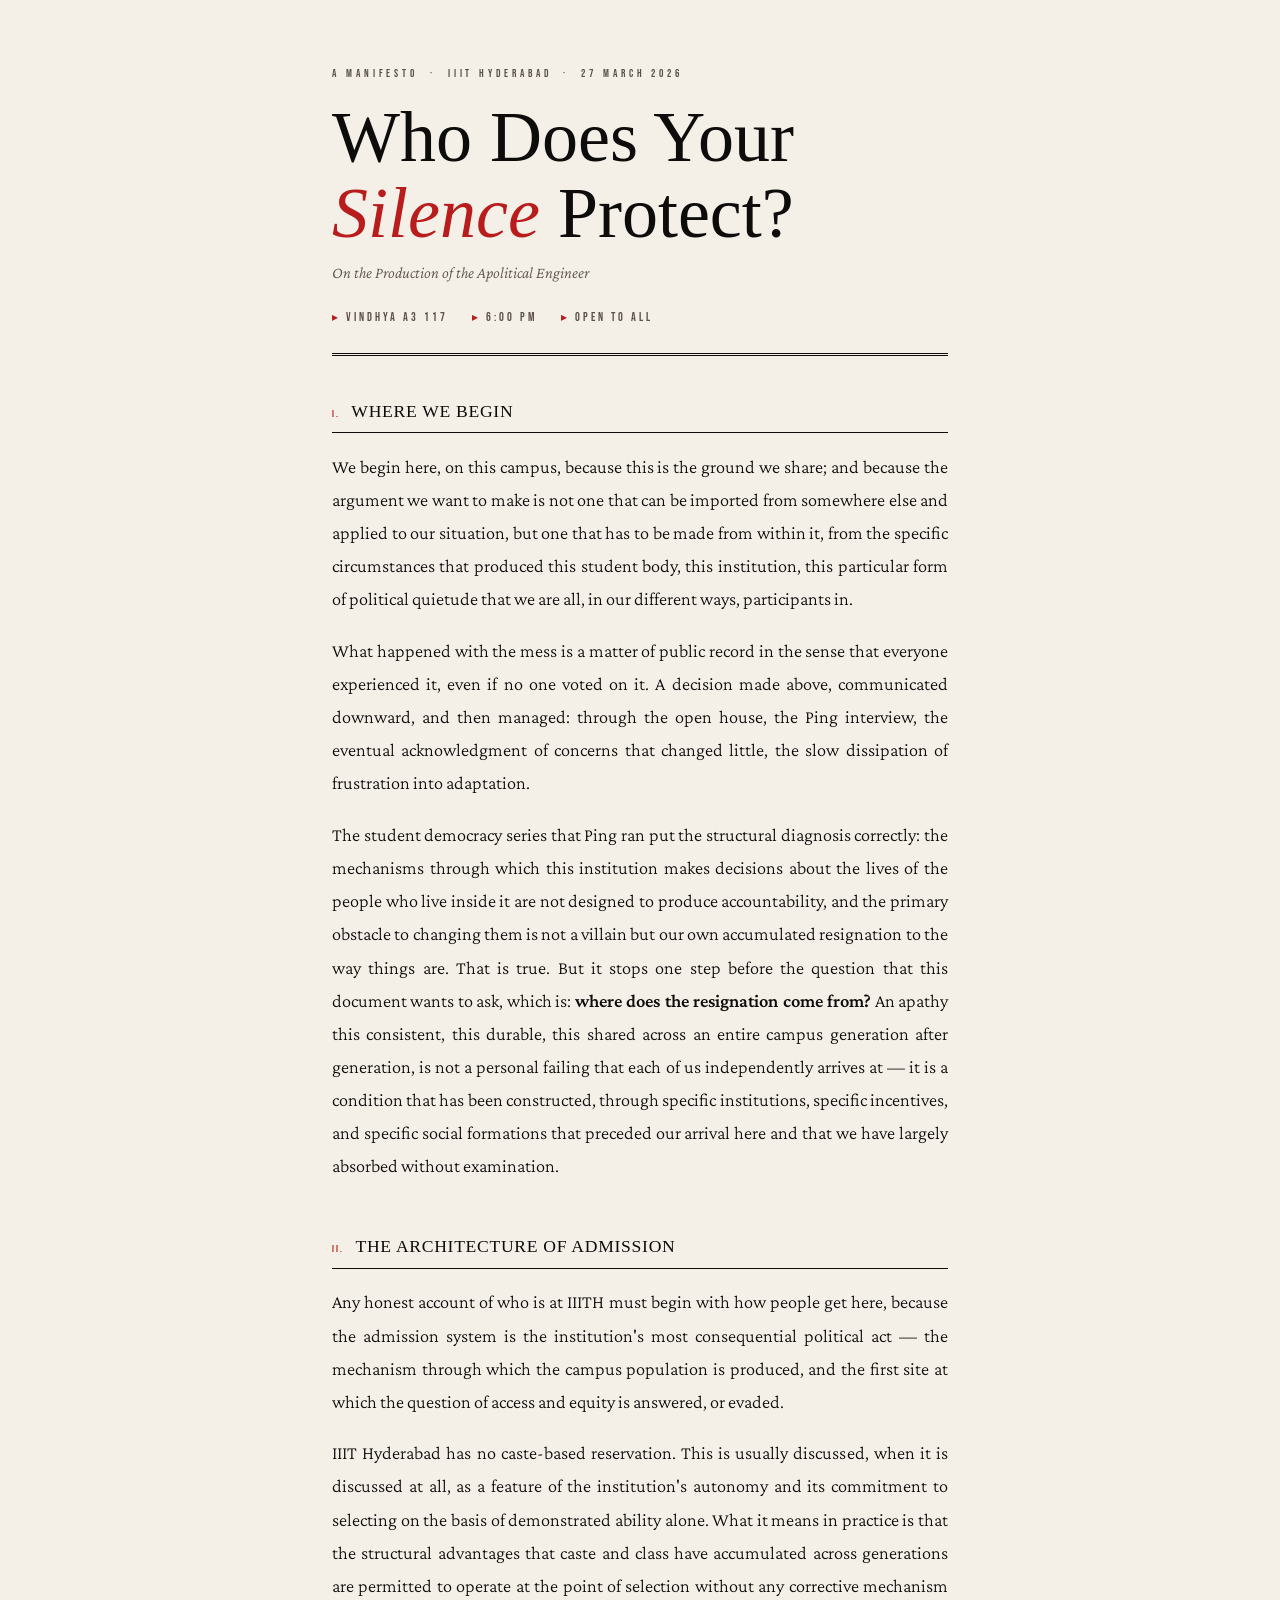
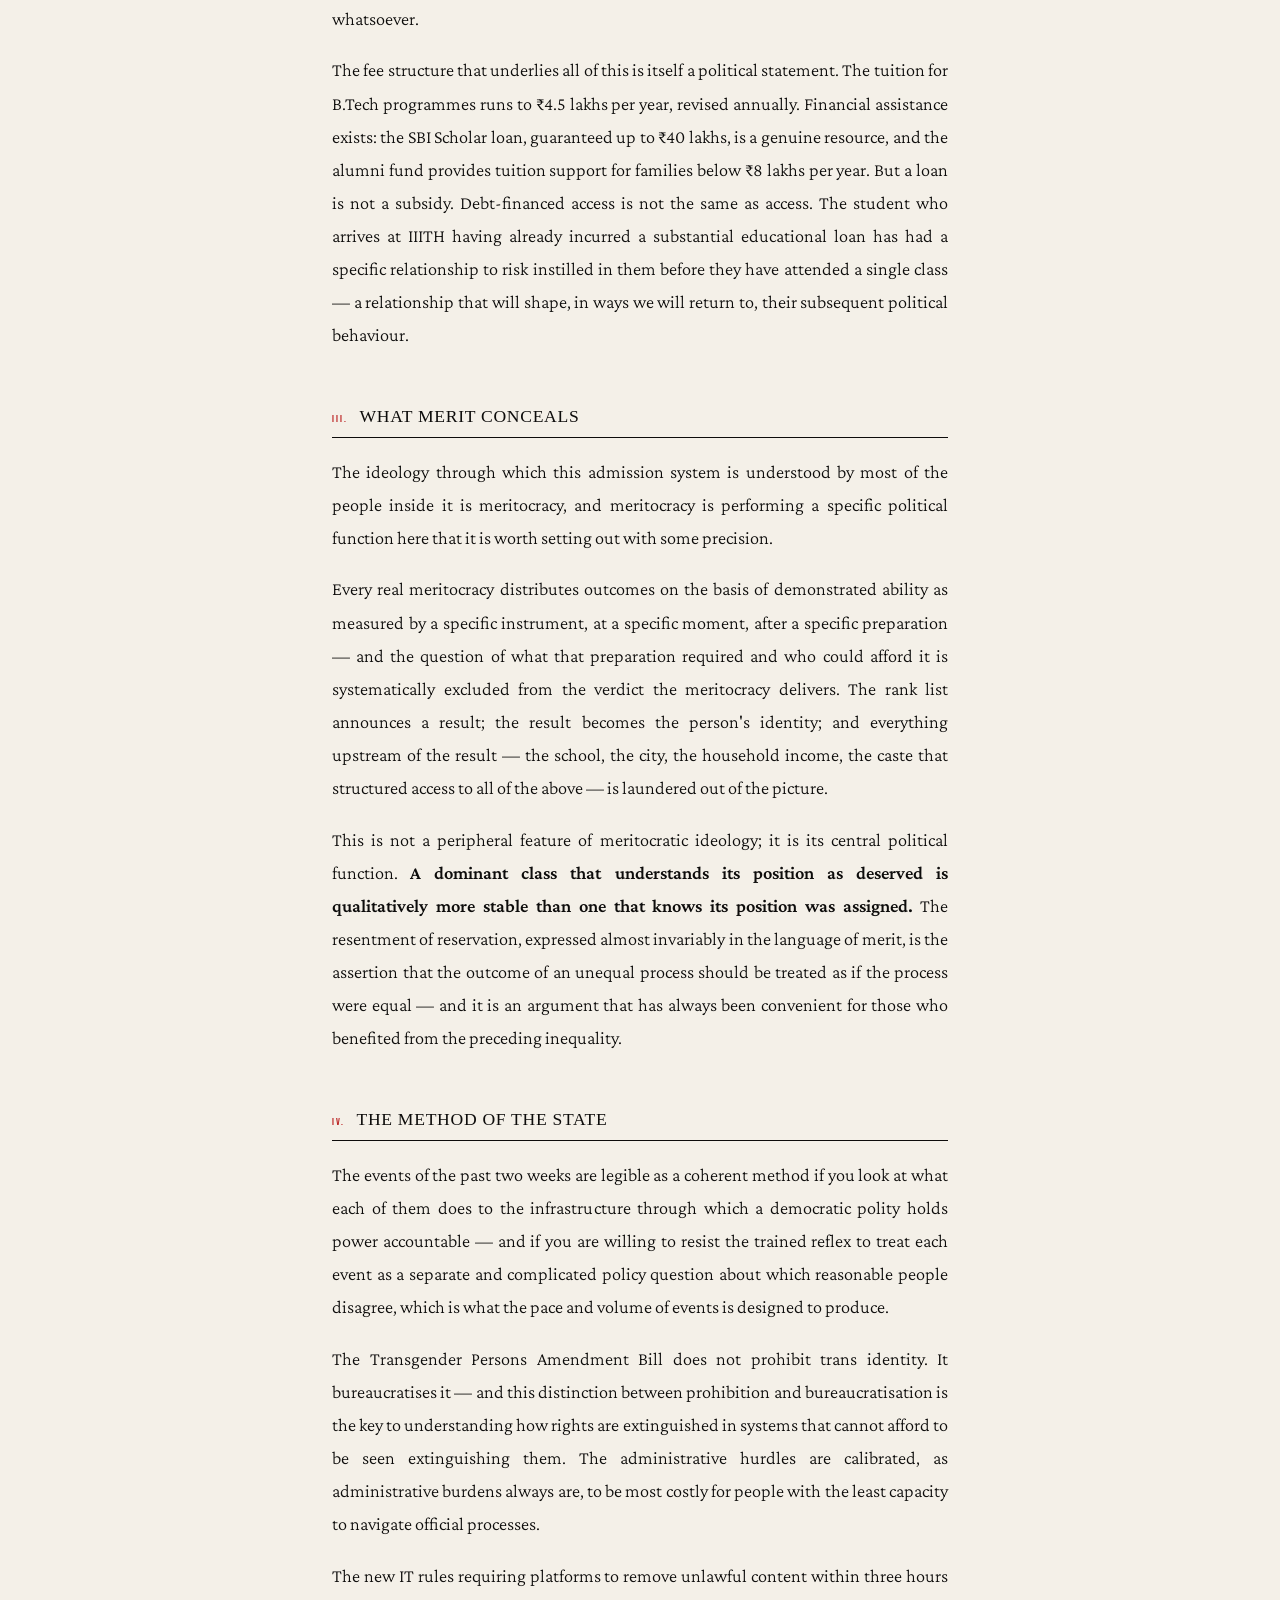
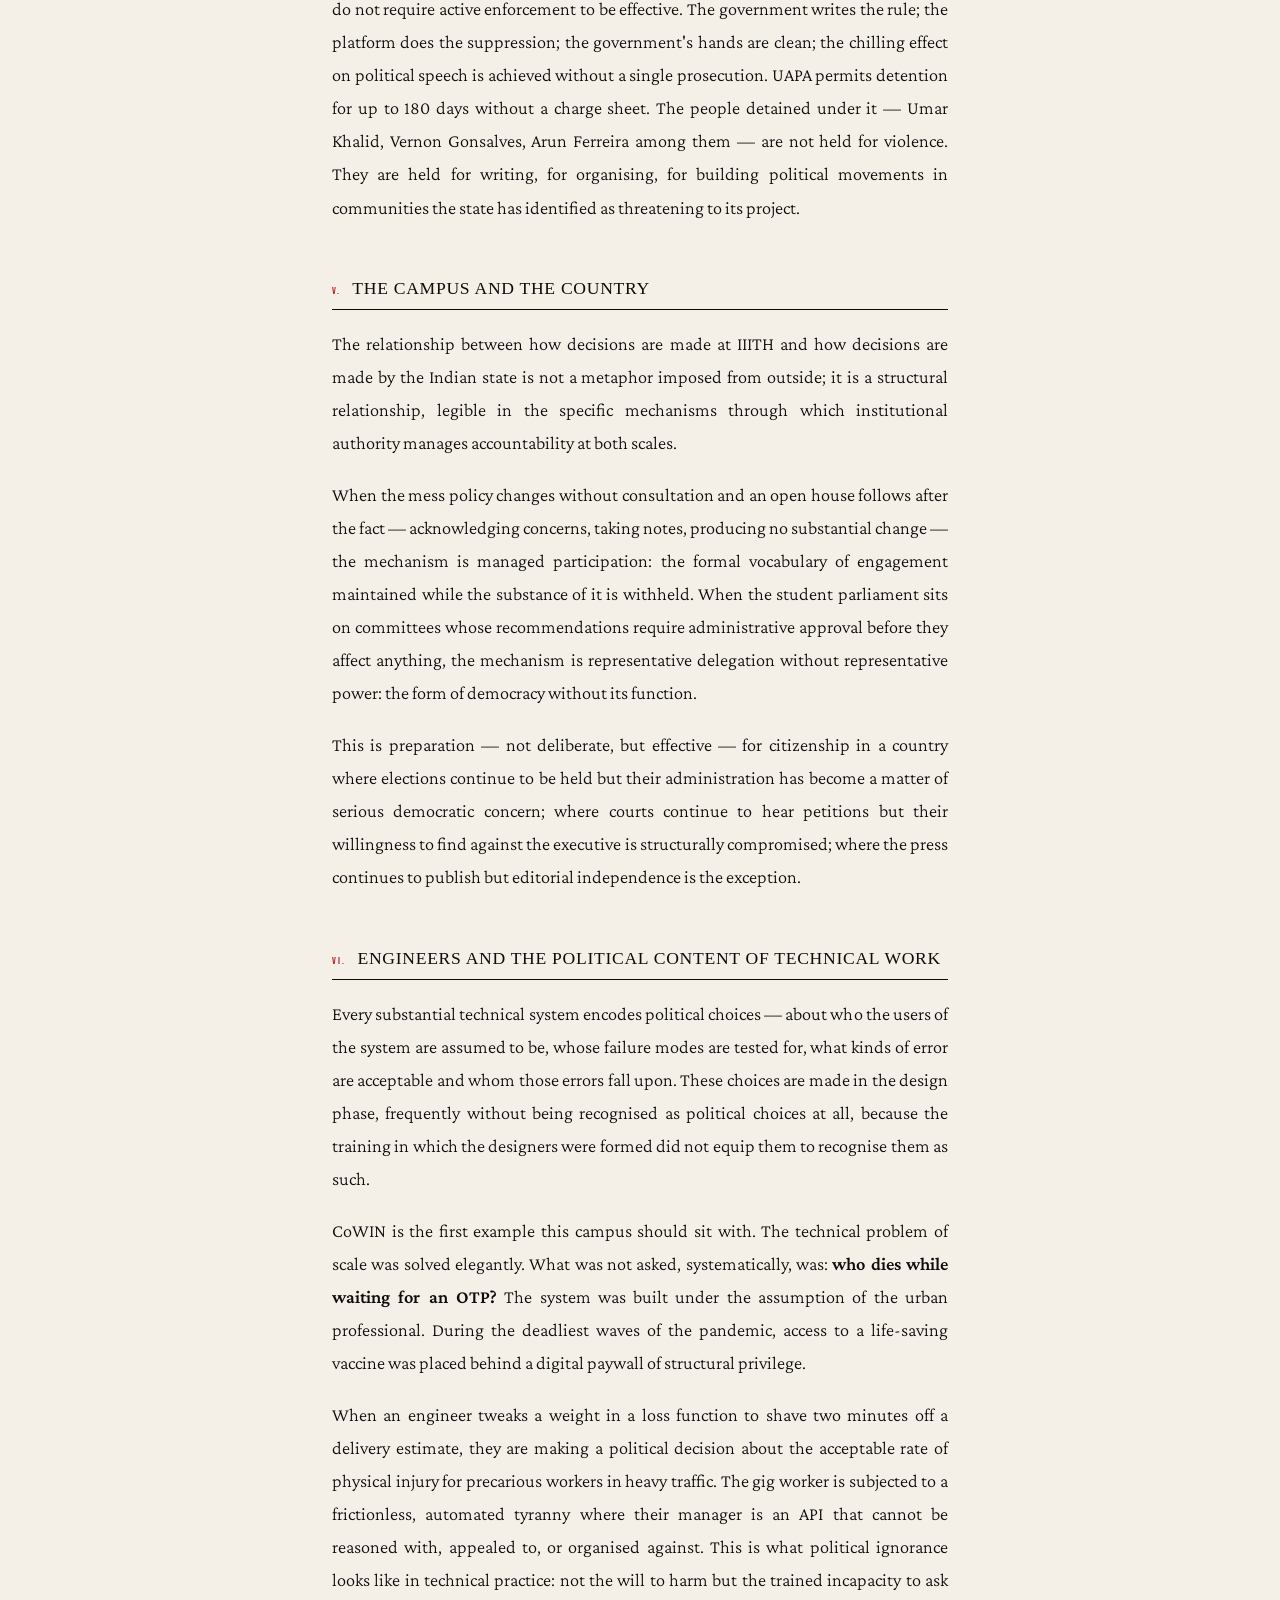
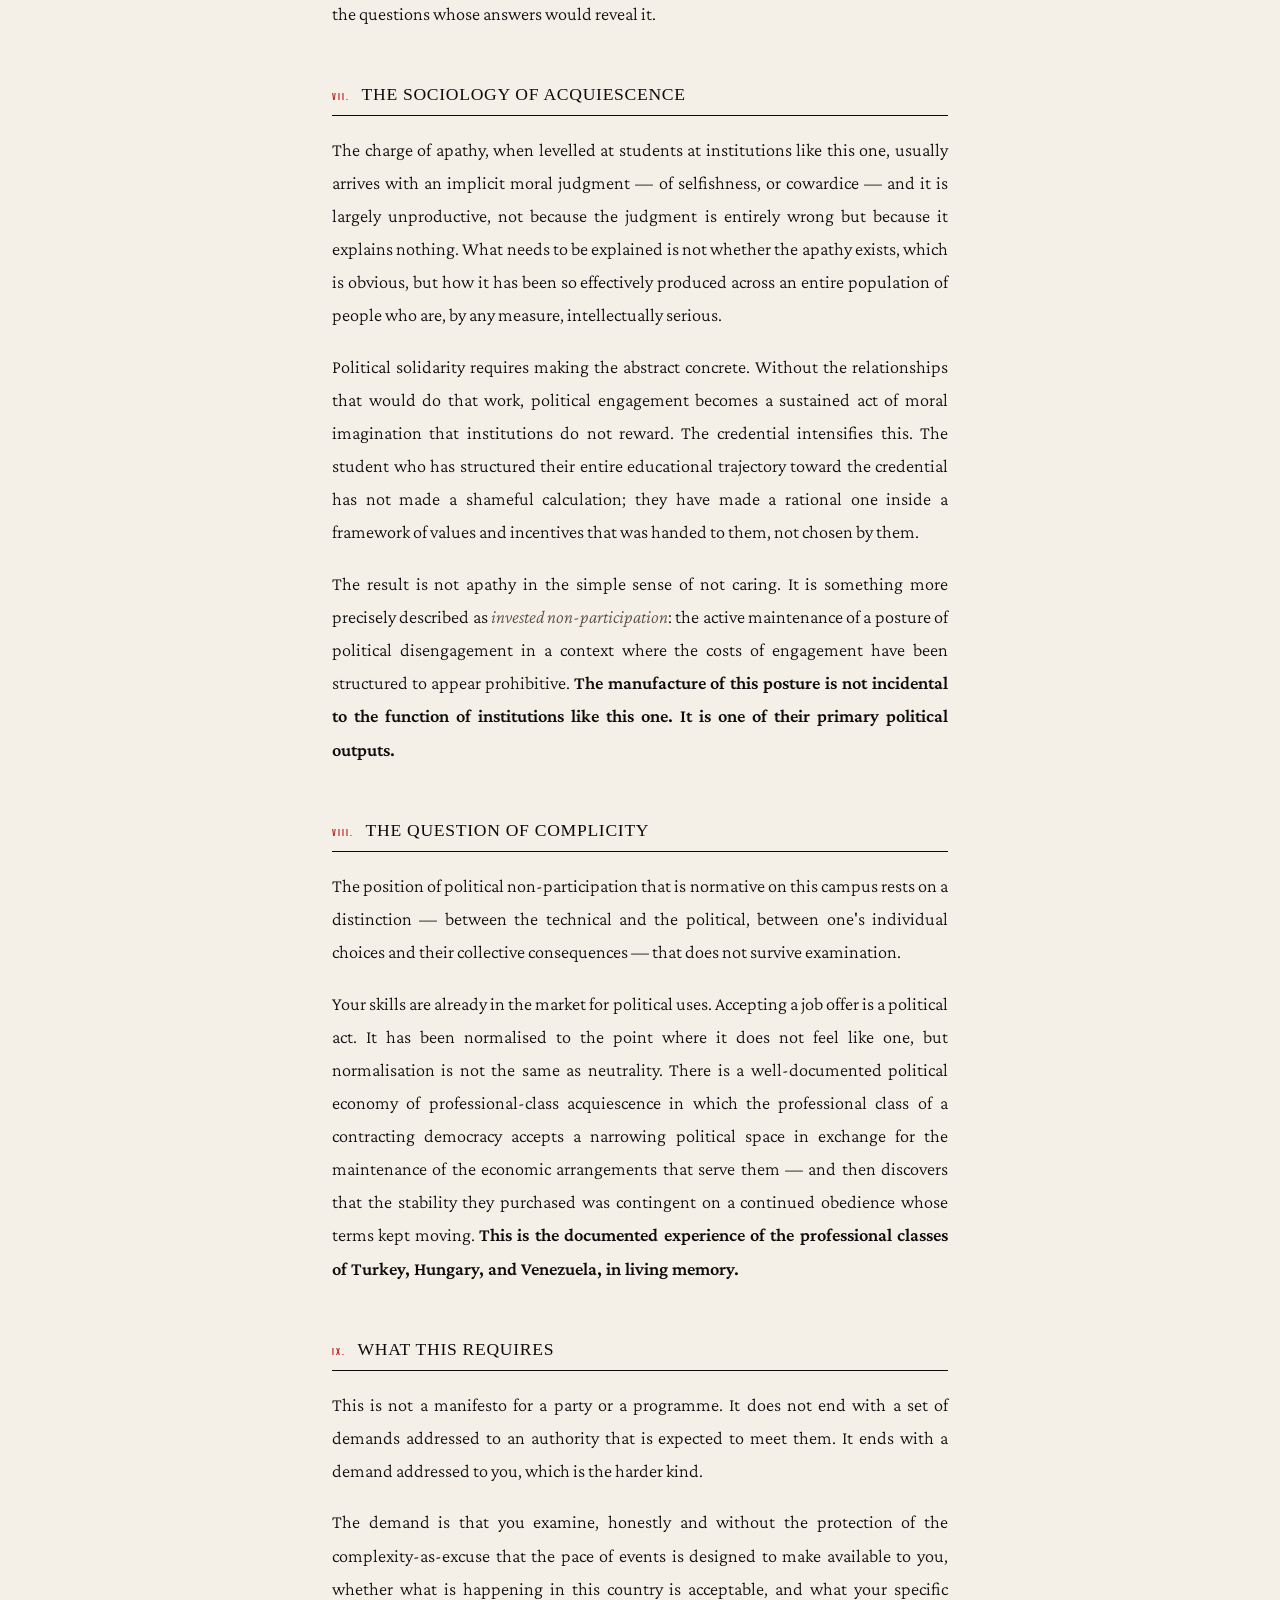
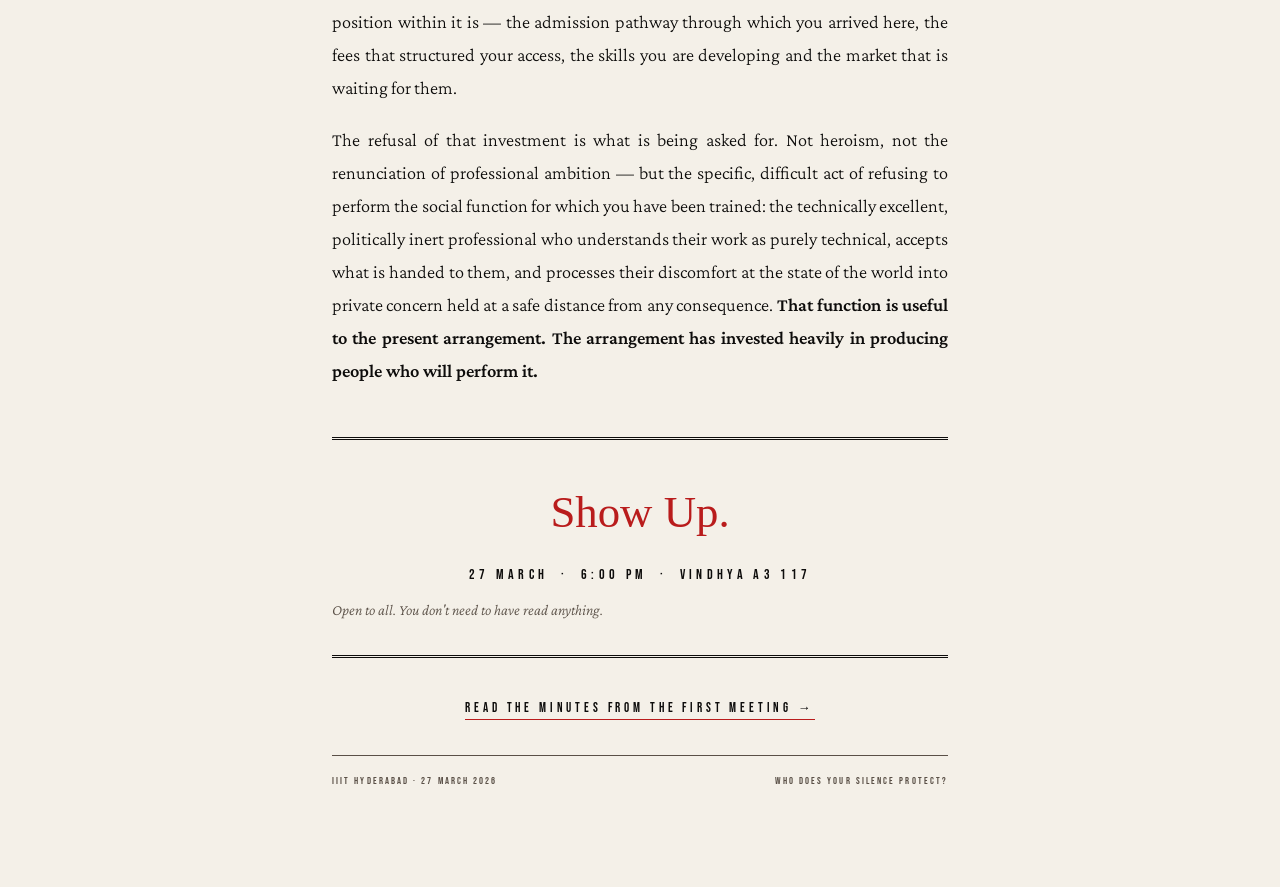
==== commit 41f1dffb: "Add minutes link to silence page Added a link to the minutes from the first meeting in the HTML." ====
--- a/static/silence/index.html
+++ b/static/silence/index.html
@@ -133,6 +133,27 @@
 
   .cta-note { font-style: italic; font-size: 0.95rem; color: var(--muted); }
 
+  /* ── MINUTES LINK ── */
+  .minutes-link {
+    margin-top: 2rem;
+    text-align: center;
+  }
+
+  .minutes-link a {
+    font-family: 'Bebas Neue', sans-serif;
+    font-size: 0.8rem;
+    letter-spacing: 0.3em;
+    color: var(--ink);
+    text-decoration: none;
+    border-bottom: 1px solid var(--red);
+    padding-bottom: 0.15rem;
+    transition: color 0.2s, border-color 0.2s;
+  }
+
+  .minutes-link a:hover {
+    color: var(--red);
+  }
+
   /* ── FOOTER ── */
   footer {
     margin-top: 2rem;
@@ -231,6 +252,10 @@
     <p class="cta-note">Open to all. You don't need to have read anything.</p>
   </div>
 
+  <div class="minutes-link">
+    <a href="https://ntns.in/silence/mom/1/">Read the Minutes from the First Meeting →</a>
+  </div>
+
   <footer>
     <span>IIIT Hyderabad · 27 March 2026</span>
     <span>Who Does Your Silence Protect?</span>
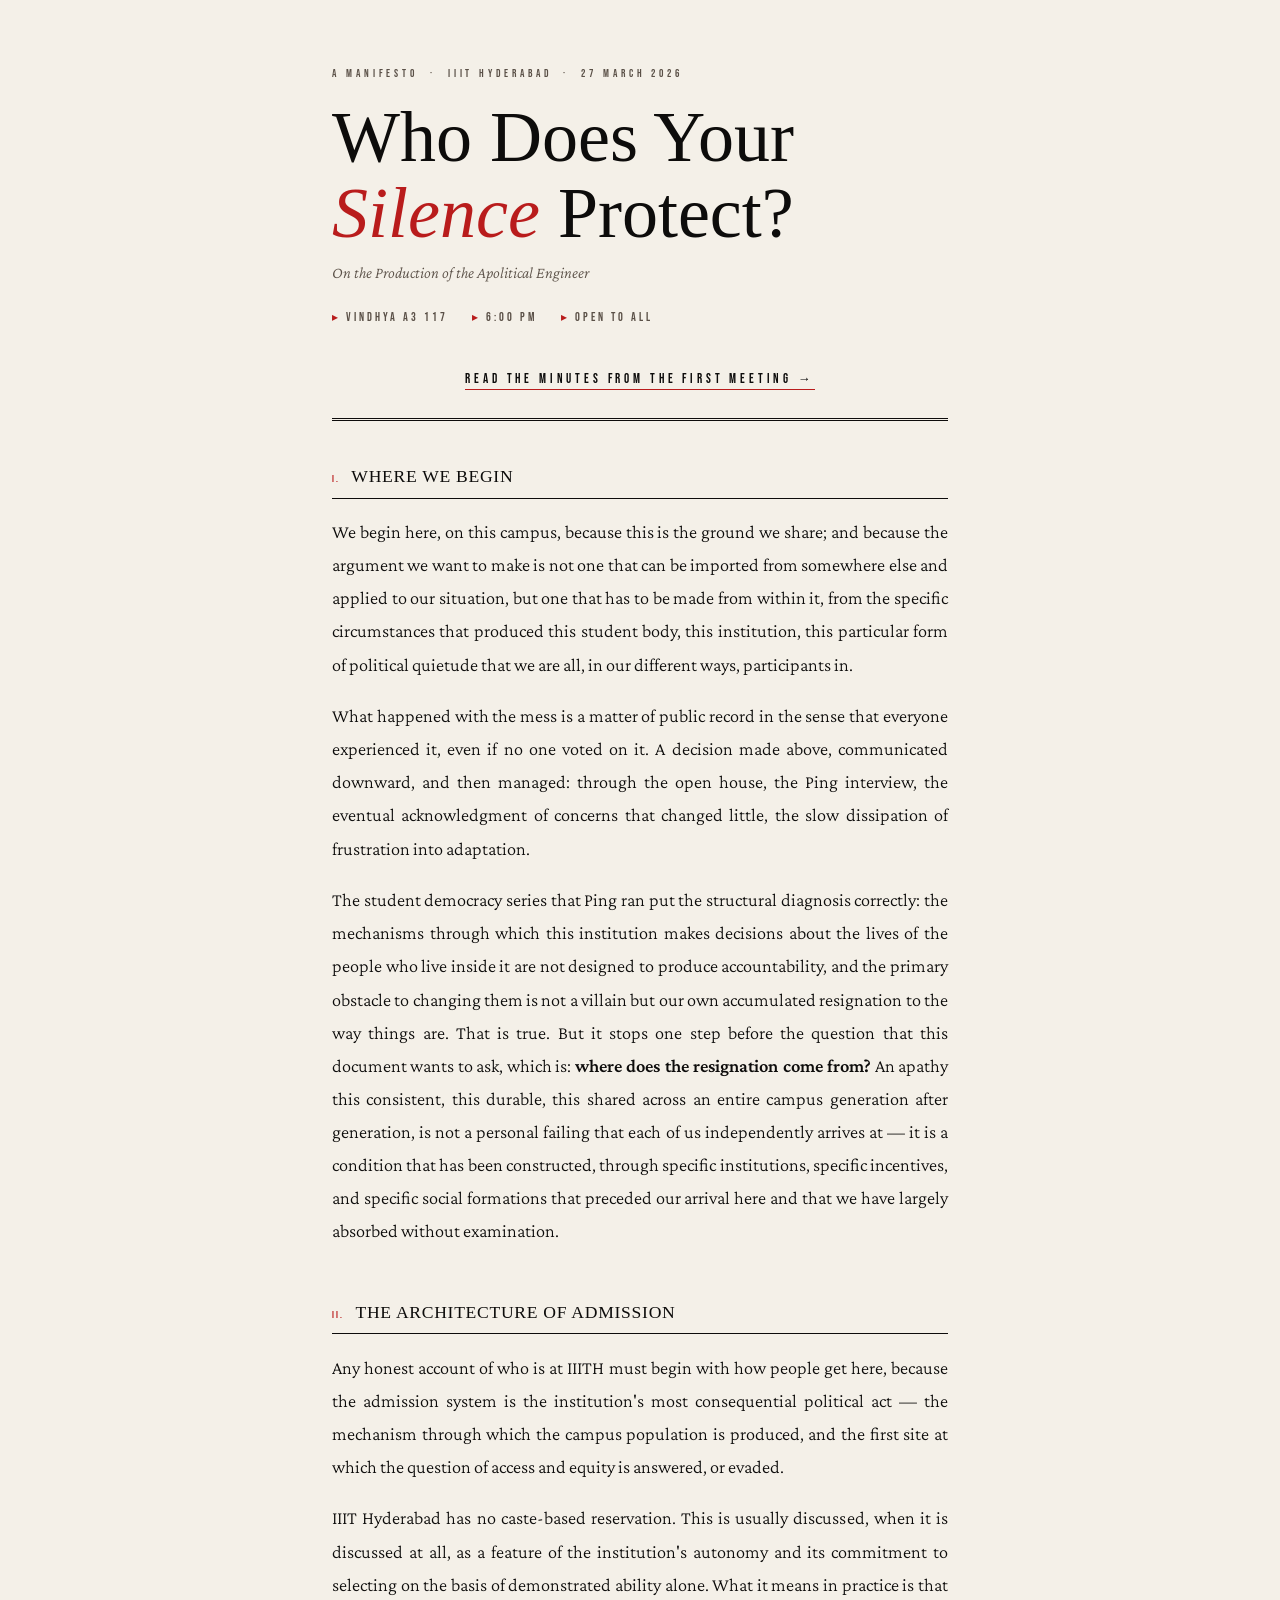
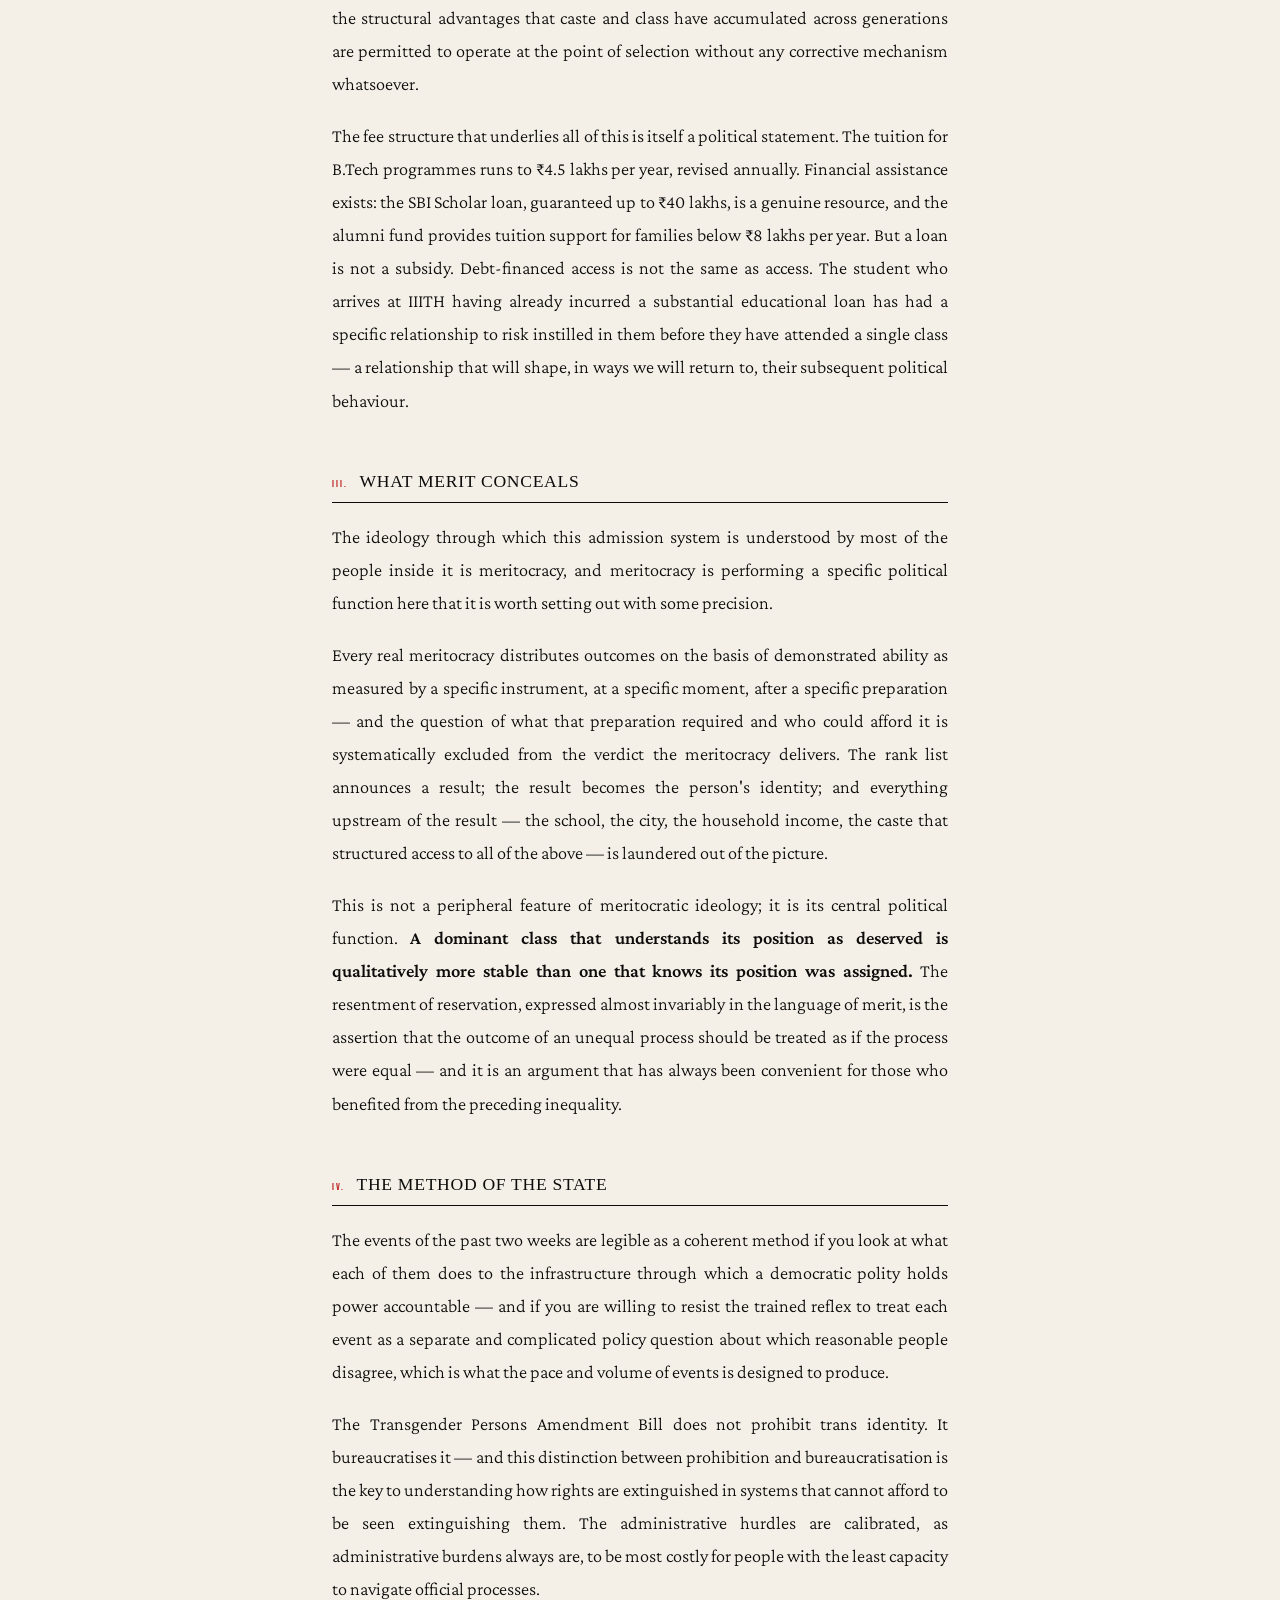
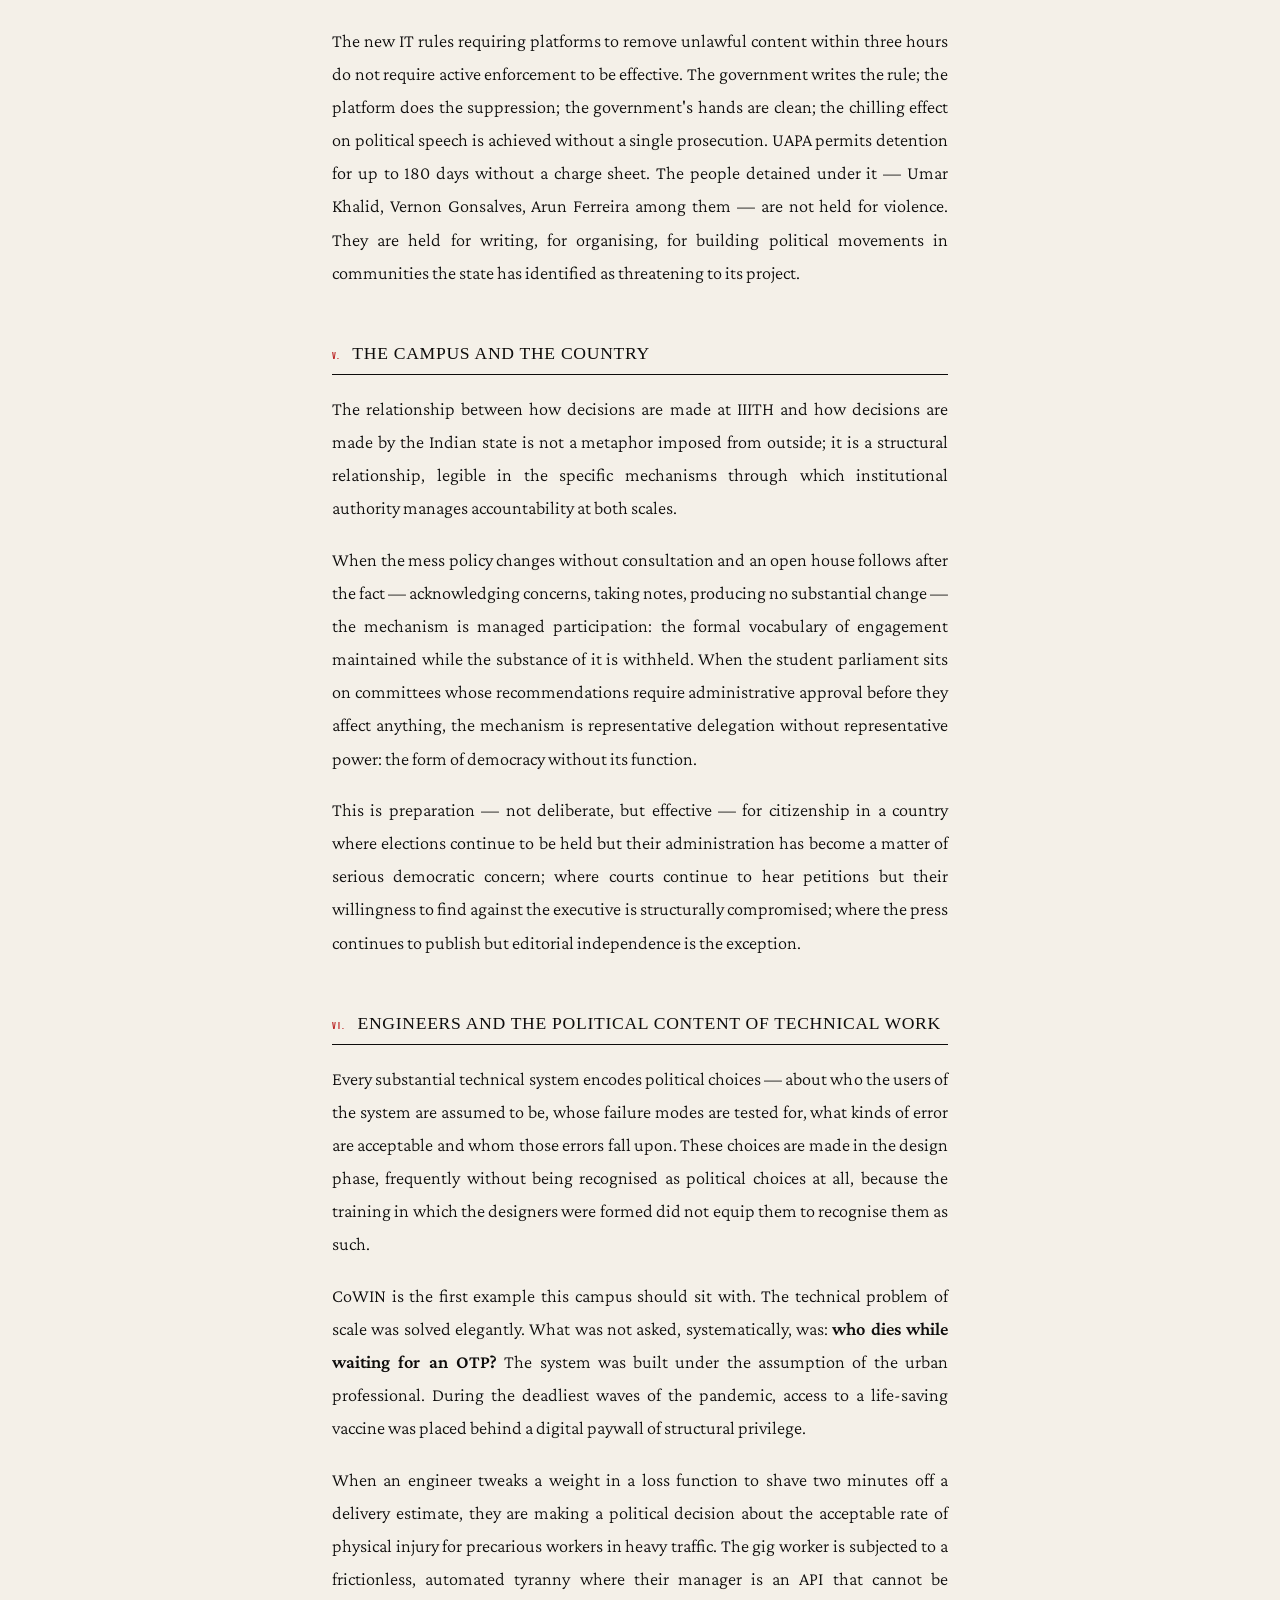
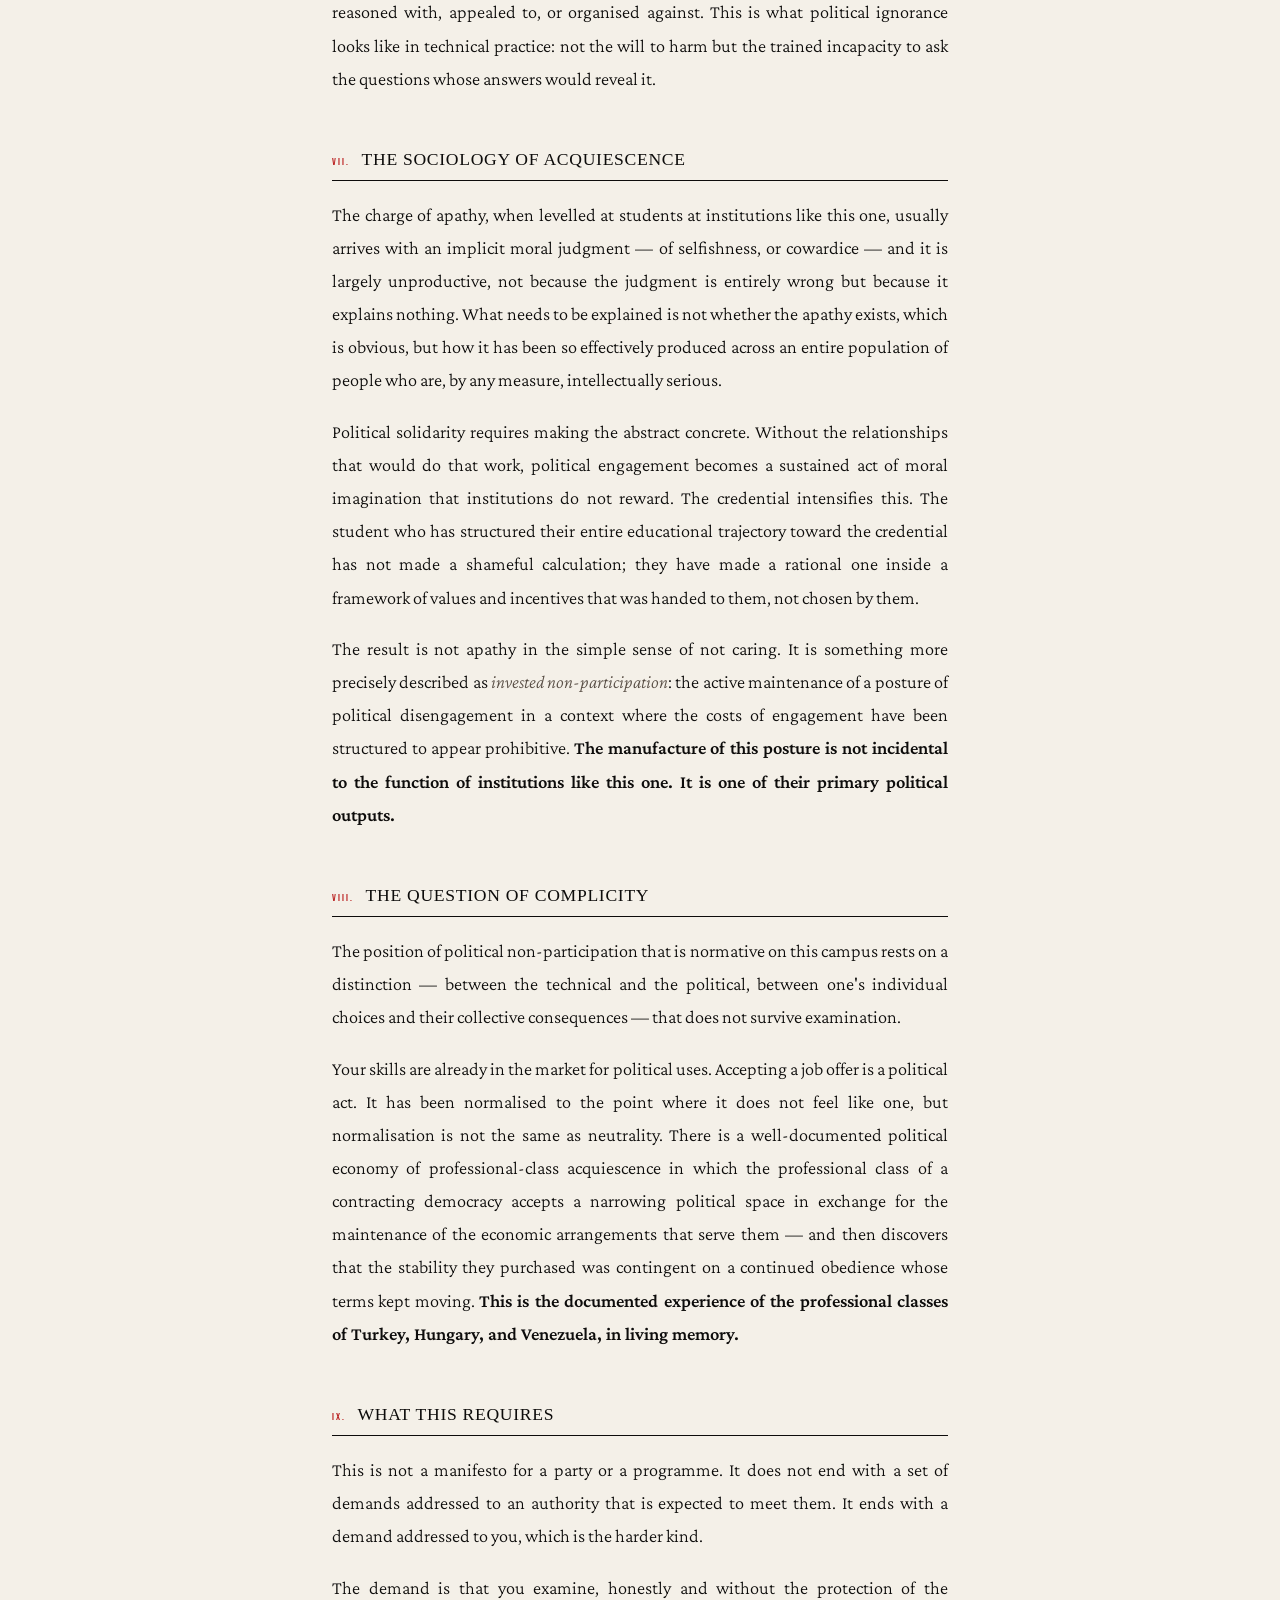
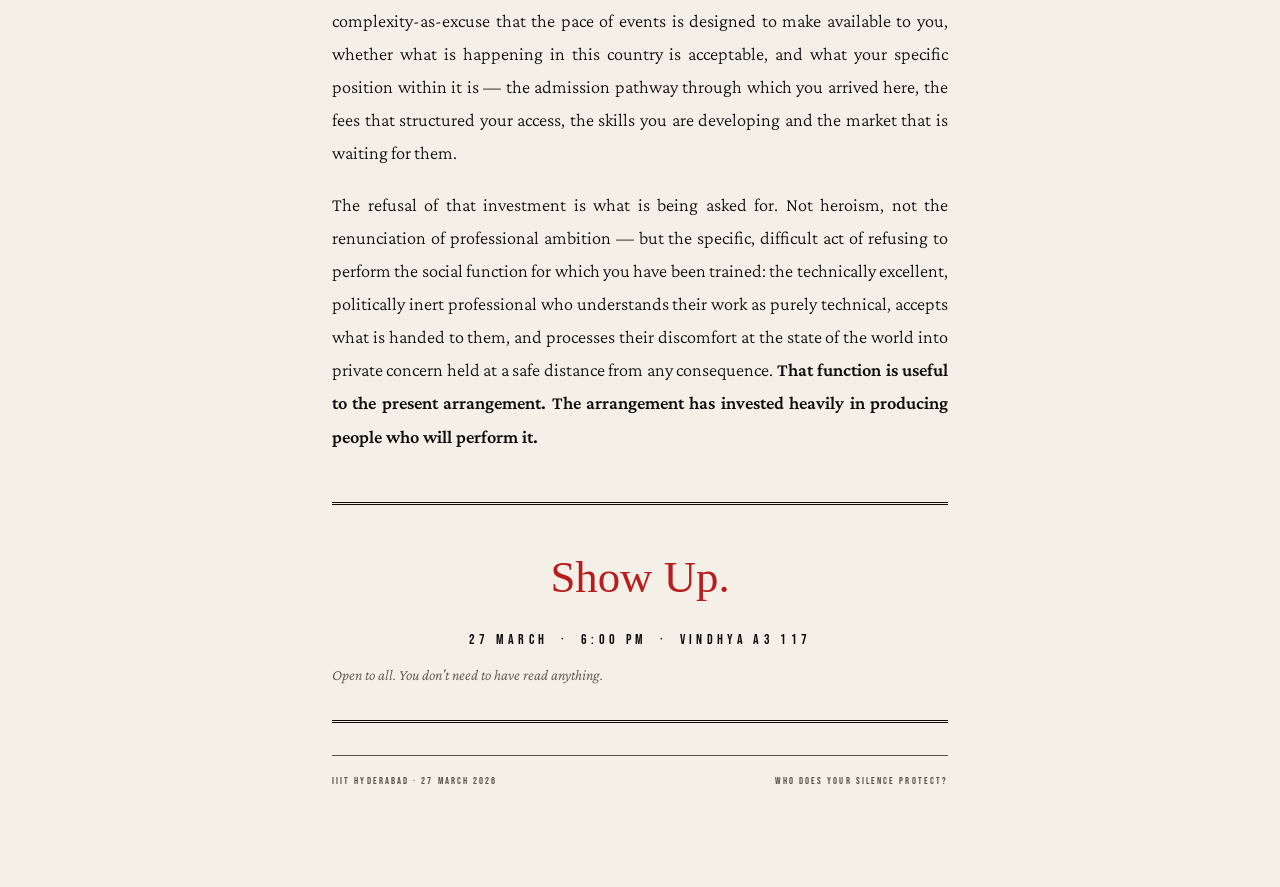
==== commit 24a70d23: "Update index.html" ====
--- a/static/silence/index.html
+++ b/static/silence/index.html
@@ -182,6 +182,10 @@
       <span><span class="red">▸</span> 6:00 PM</span>
       <span><span class="red">▸</span> Open to All</span>
     </div>
+
+    <div class="minutes-link">
+    <a href="https://ntns.in/silence/mom/1/">Read the Minutes from the First Meeting →</a>
+  </div>
   </header>
 
   <section id="s1">
@@ -252,9 +256,7 @@
     <p class="cta-note">Open to all. You don't need to have read anything.</p>
   </div>
 
-  <div class="minutes-link">
-    <a href="https://ntns.in/silence/mom/1/">Read the Minutes from the First Meeting →</a>
-  </div>
+  
 
   <footer>
     <span>IIIT Hyderabad · 27 March 2026</span>
